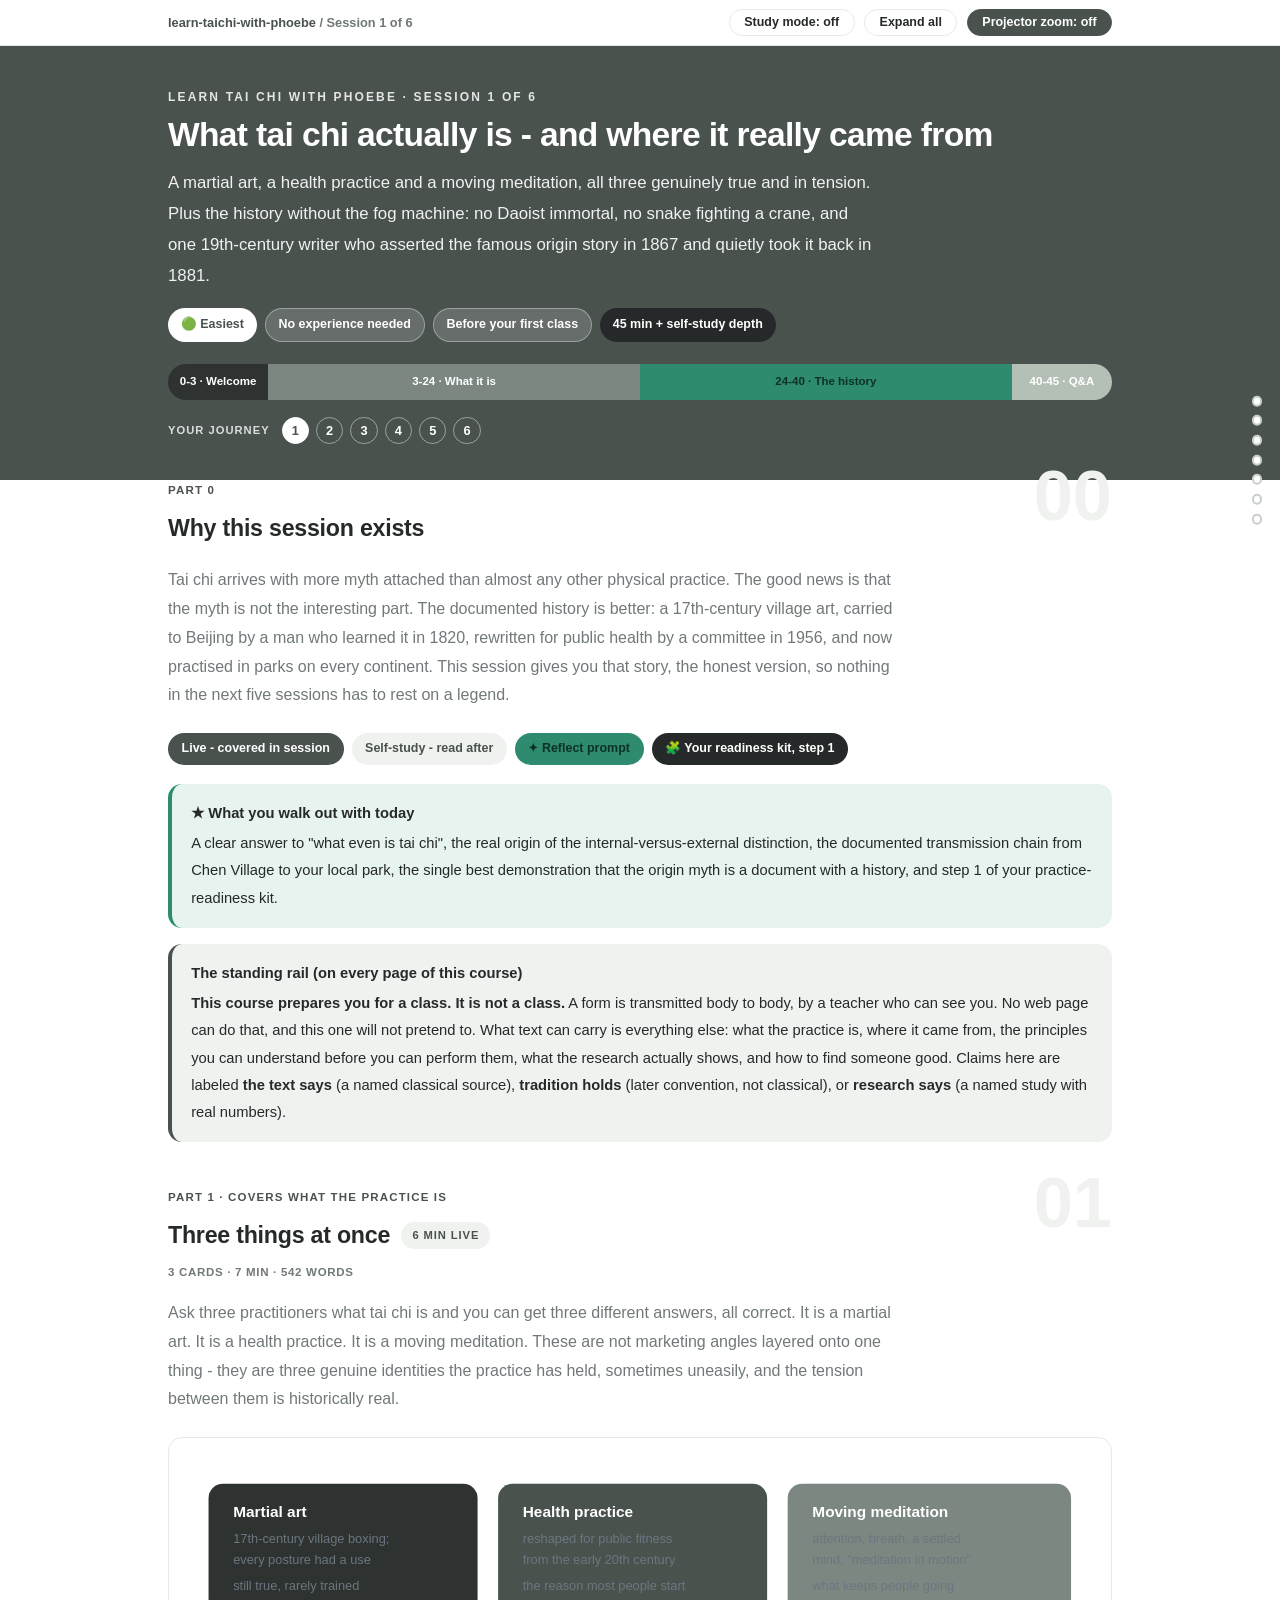
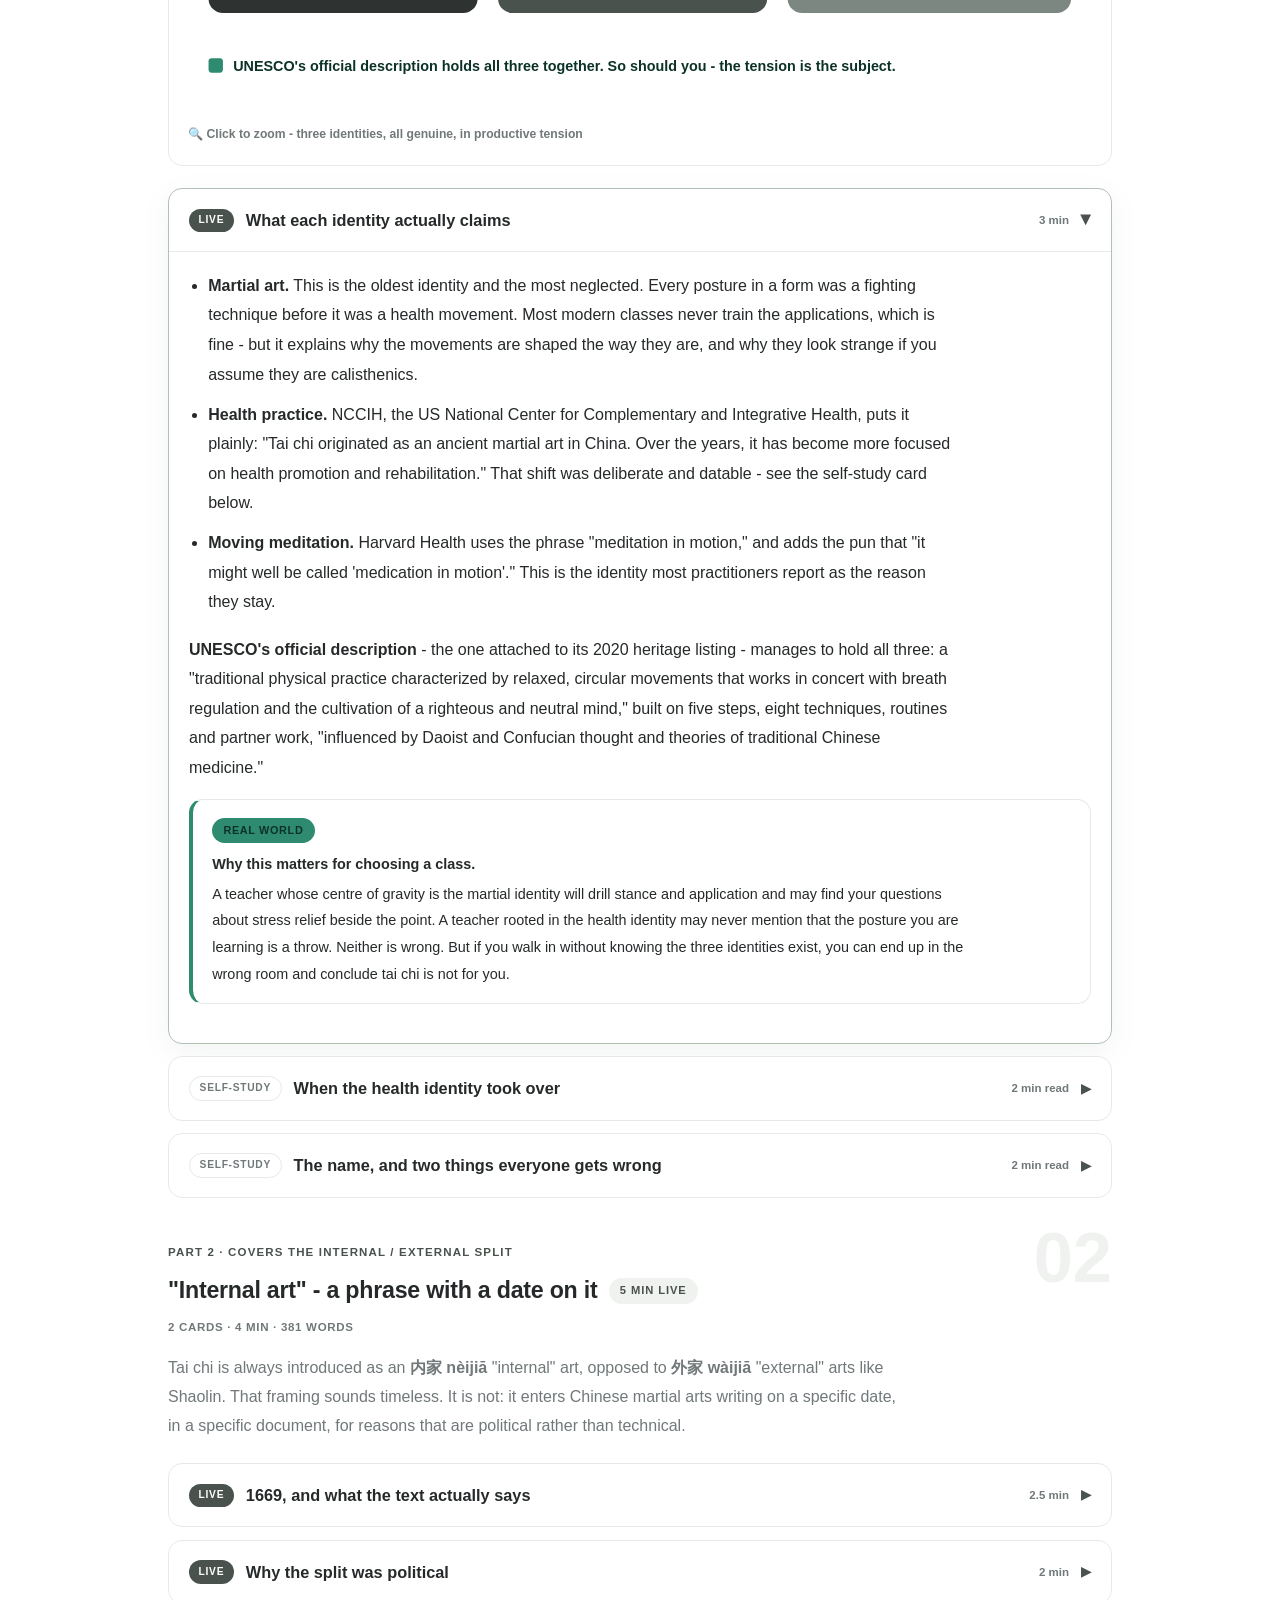
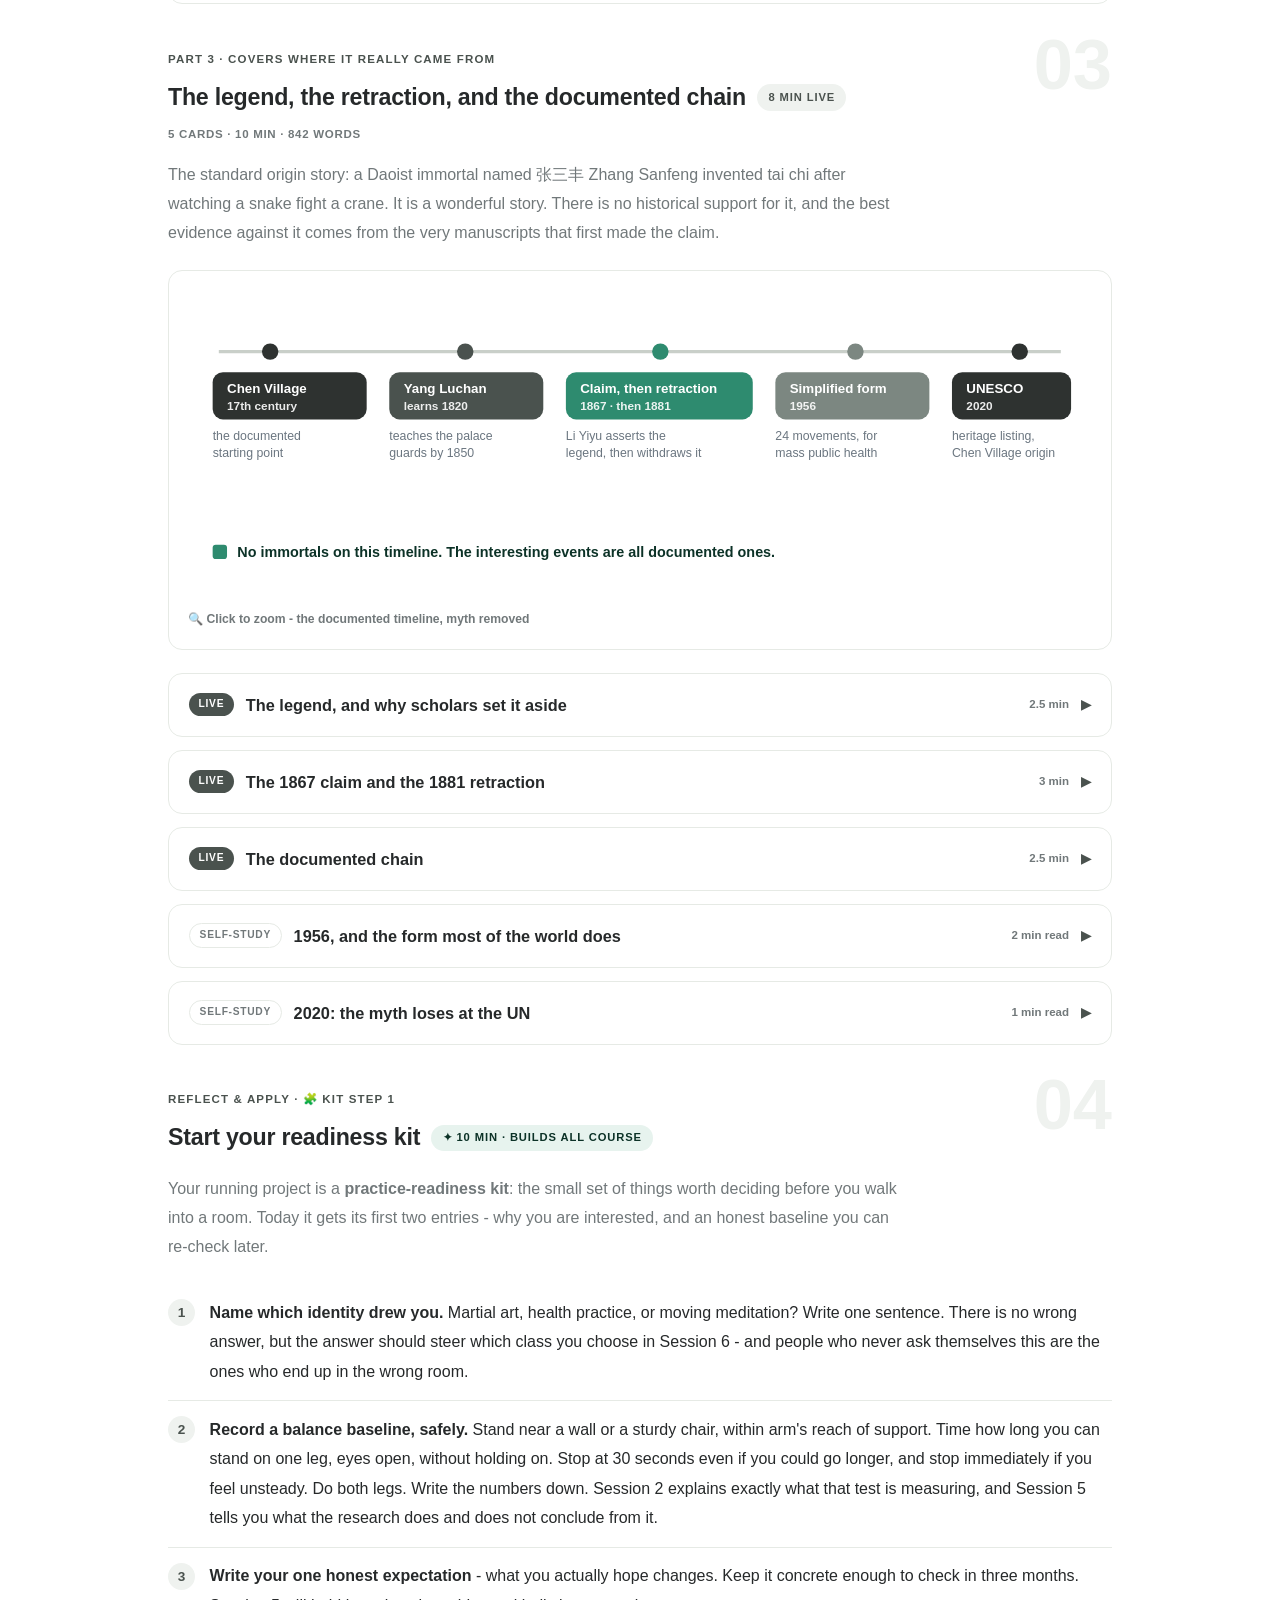
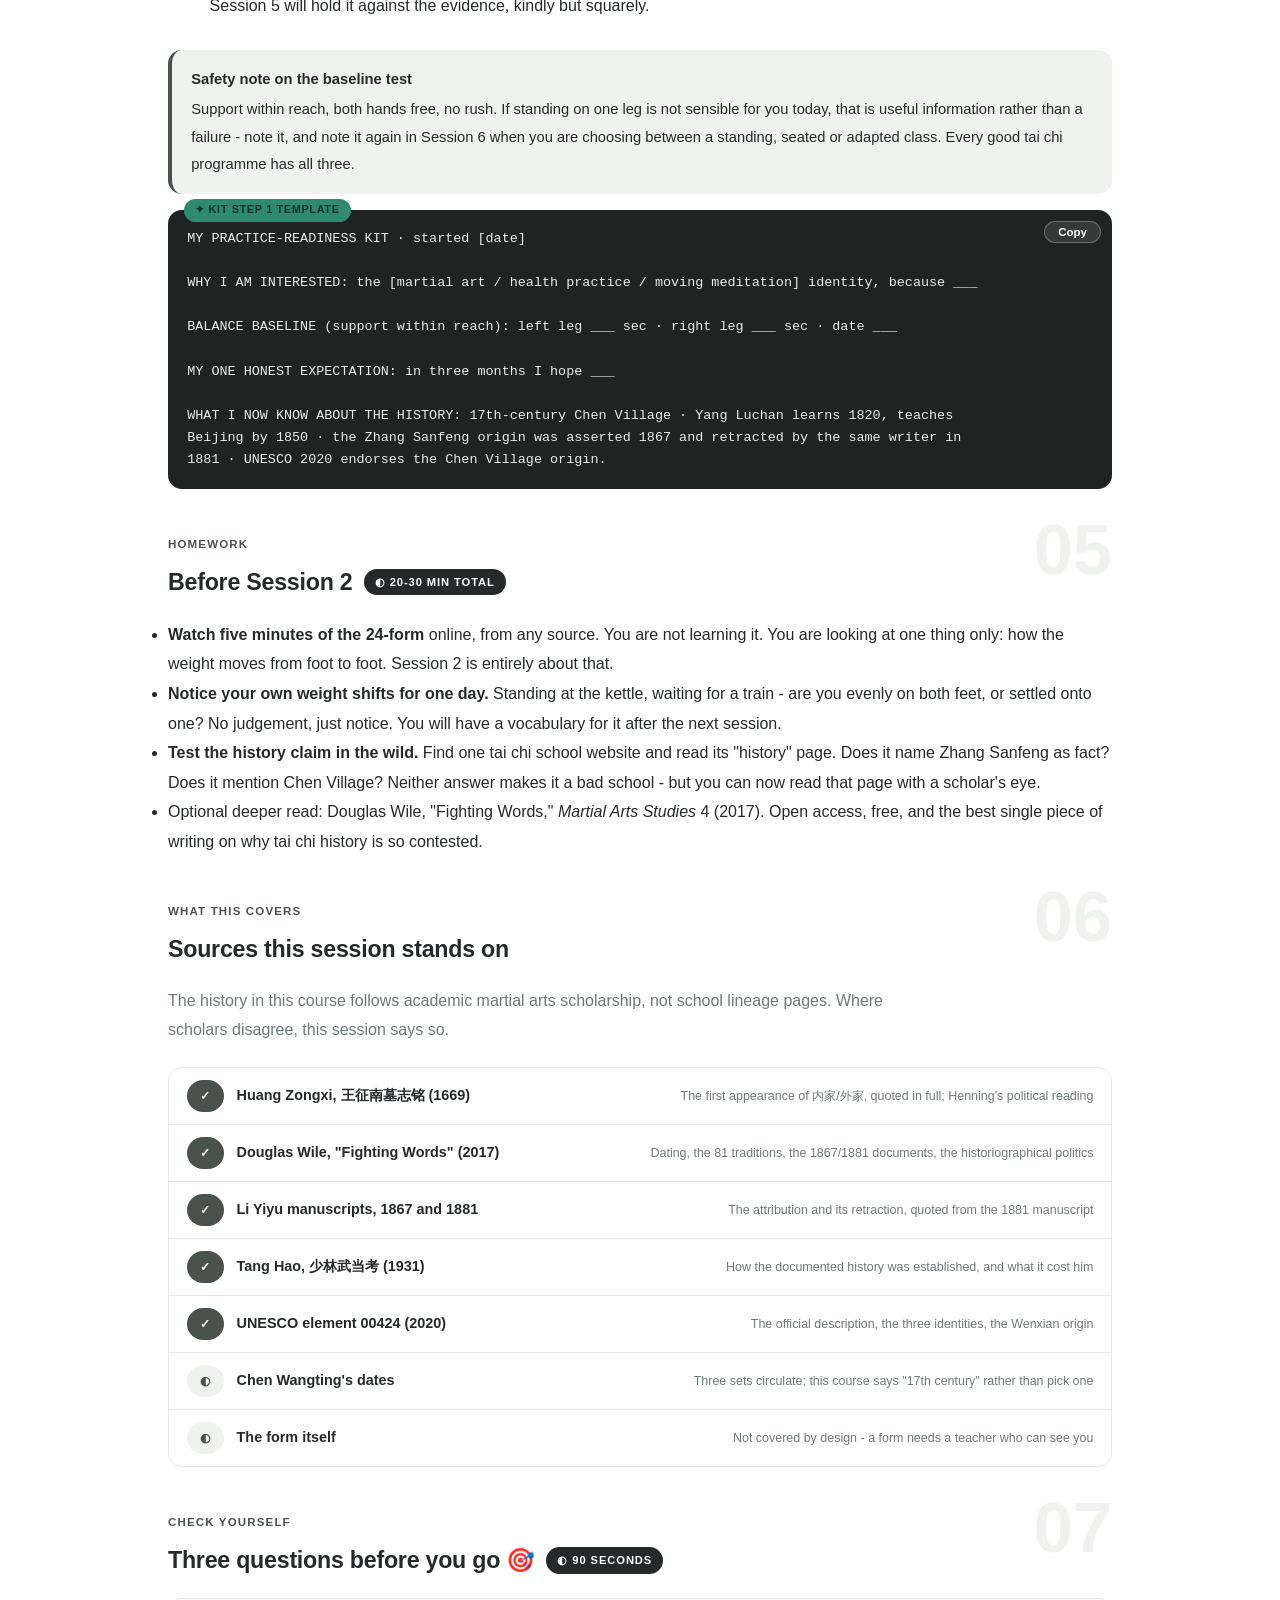
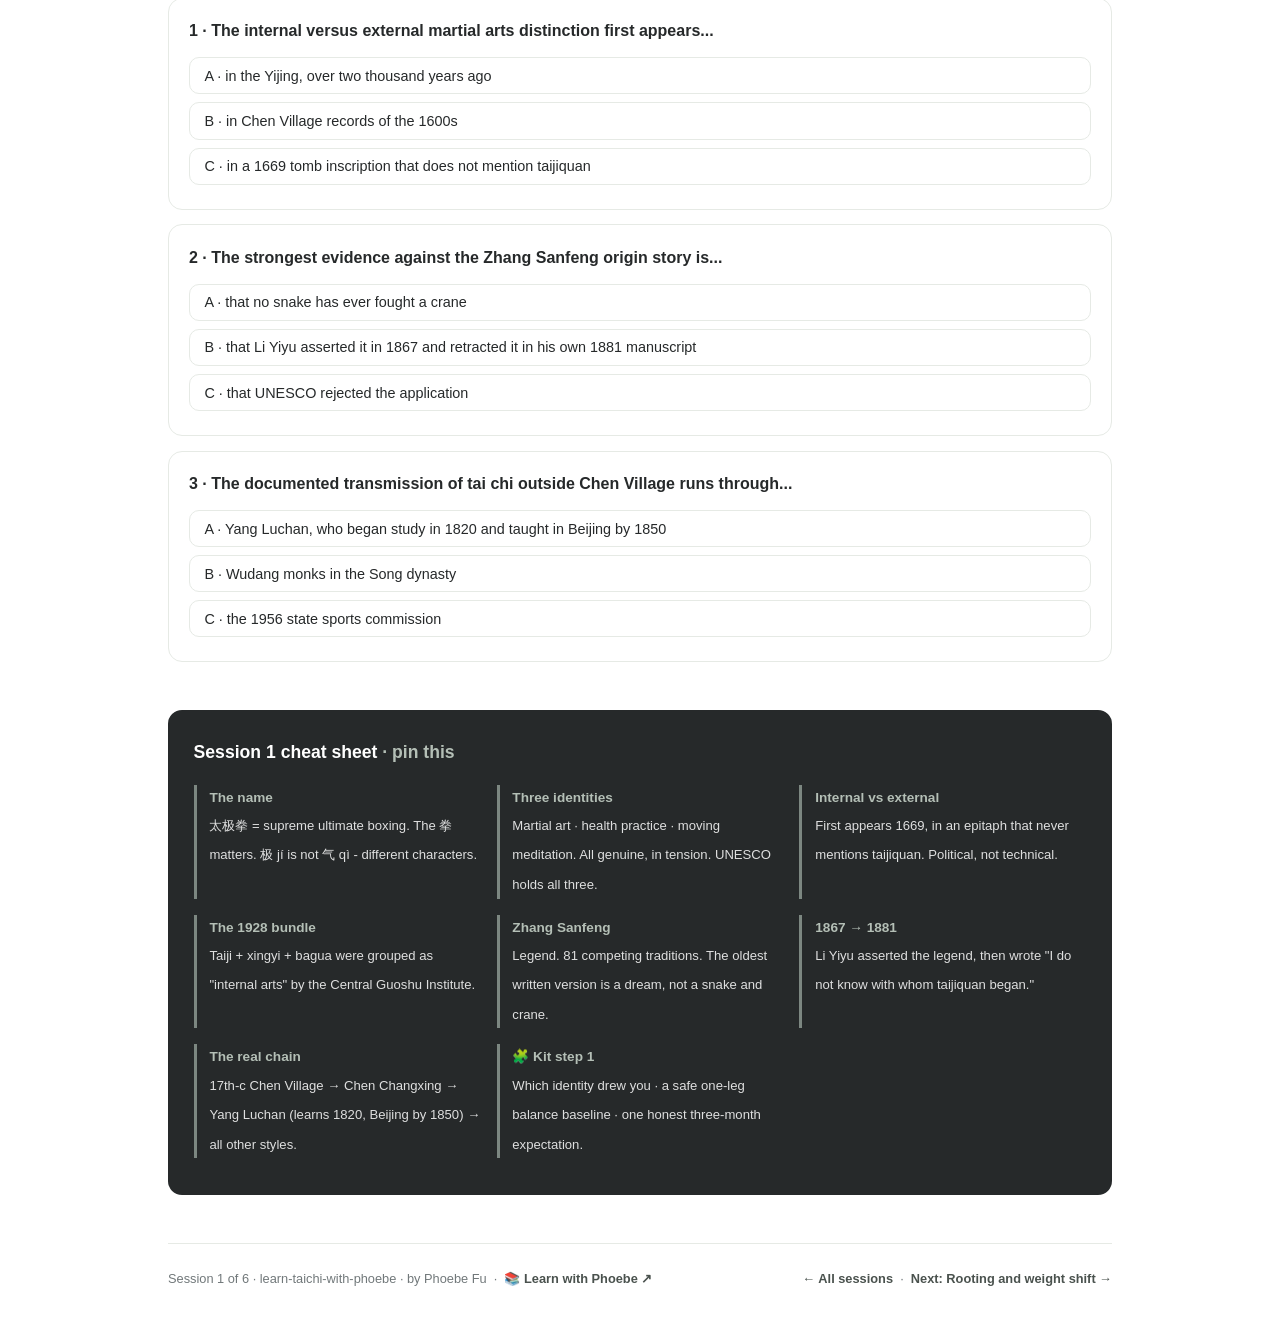
==== courses/01-what-it-is.html @ 6845025c "Give every course a social card, and clear the last diagram overlaps Until now all 77 courses shared" ====
<!DOCTYPE html>
<html lang="en">
<head>
<meta charset="UTF-8">
<meta name="viewport" content="width=device-width, initial-scale=1.0">
<!-- social:start -->
<meta name="description" content="Tai chi arrives with more myth attached than almost any other physical practice. The good news is that the myth is not the interesting part. The documented history is better: a 17th-century...">
<meta property="og:type" content="article">
<meta property="og:site_name" content="Learn with Phoebe">
<meta property="og:title" content="What tai chi actually is - and where it really came from - learn taichi with phoebe">
<meta property="og:description" content="Tai chi arrives with more myth attached than almost any other physical practice. The good news is that the myth is not the interesting part. The documented history is better: a 17th-century...">
<meta property="og:url" content="https://phoebefu6.github.io/learn-taichi-with-phoebe/courses/01-what-it-is.html">
<meta property="og:image" content="https://phoebefu6.github.io/learn-taichi-with-phoebe/assets/og-cover.png">
<meta property="og:image:width" content="1200">
<meta property="og:image:height" content="630">
<meta name="twitter:card" content="summary_large_image">
<meta name="twitter:title" content="What tai chi actually is - and where it really came from - learn taichi with phoebe">
<meta name="twitter:description" content="Tai chi arrives with more myth attached than almost any other physical practice. The good news is that the myth is not the interesting part. The documented history is better: a 17th-century...">
<meta name="twitter:image" content="https://phoebefu6.github.io/learn-taichi-with-phoebe/assets/og-cover.png">
<!-- social:end -->
<title>Session 1 · What tai chi actually is - learn taichi with phoebe</title>
<link rel="stylesheet" href="../assets/style.css?v=6">
</head>
<body>

<div class="toolbar">
  <div class="wrap">
    <span class="crumb"><a href="../index.html">learn-taichi-with-phoebe</a> / Session 1 of 6</span>
    <button class="btn" id="toggle-all" type="button">Expand all</button>
    <button class="btn primary" id="zoom-toggle" type="button">Projector zoom: off</button>
  </div>
</div>

<header class="masthead">
  <div class="wrap">
    <div class="eyebrow">Learn Tai Chi with Phoebe · Session 1 of 6</div>
    <h1>What tai chi actually is - <span class="accent">and where it really</span> came from</h1>
    <p class="sub">A martial art, a health practice and a moving meditation, all three genuinely true and in tension. Plus the history without the fog machine: no Daoist immortal, no snake fighting a crane, and one 19th-century writer who asserted the famous origin story in 1867 and quietly took it back in 1881.</p>
    <div class="chip-row">
      <span class="chip level">🟢 Easiest</span>
      <span class="chip audience">No experience needed</span>
      <span class="chip audience">Before your first class</span>
      <span class="chip time">45 min + self-study depth</span>
    </div>
    <div class="agenda">
      <span class="a1" style="flex:1">0-3 · Welcome</span>
      <span class="a2" style="flex:4">3-24 · What it is</span>
      <span class="a3" style="flex:4">24-40 · The history</span>
      <span class="a4" style="flex:1">40-45 · Q&amp;A</span>
    </div>
  </div>
</header>

<main class="wrap">

  <!-- ============ INTRO ============ -->
  <section class="section" id="intro">
    <div class="section-kicker">
      <span class="klabel">Part 0</span>
      <h2>Why this session exists</h2>
    </div>
    <p class="lede">Tai chi arrives with more myth attached than almost any other physical practice. The good news is that the myth is not the interesting part. The documented history is better: a 17th-century village art, carried to Beijing by a man who learned it in 1820, rewritten for public health by a committee in 1956, and now practised in parks on every continent. This session gives you that story, the honest version, so nothing in the next five sessions has to rest on a legend.</p>
    <div class="legend">
      <span class="pill solid">Live - covered in session</span>
      <span class="pill light">Self-study - read after</span>
      <span class="pill peach">✦ Reflect prompt</span>
      <span class="pill inkpill">🧩 Your readiness kit, step 1</span>
    </div>
    <div class="callout win">
      <strong>★ What you walk out with today</strong>
      A clear answer to "what even is tai chi", the real origin of the internal-versus-external distinction, the documented transmission chain from Chen Village to your local park, the single best demonstration that the origin myth is a document with a history, and step 1 of your practice-readiness kit.
    </div>
    <div class="callout tip">
      <strong>The standing rail (on every page of this course)</strong>
      <strong>This course prepares you for a class. It is not a class.</strong> A form is transmitted body to body, by a teacher who can see you. No web page can do that, and this one will not pretend to. What text can carry is everything else: what the practice is, where it came from, the principles you can understand before you can perform them, what the research actually shows, and how to find someone good. Claims here are labeled <strong>the text says</strong> (a named classical source), <strong>tradition holds</strong> (later convention, not classical), or <strong>research says</strong> (a named study with real numbers).
    </div>
  </section>

  <!-- ============ PART 1: THREE THINGS AT ONCE ============ -->
  <section class="section" id="three-things">
    <div class="section-kicker">
      <span class="klabel">Part 1 · covers what the practice is</span>
      <h2>Three things at once <span class="tag concept">6 min live</span></h2>
    </div>
    <p class="lede">Ask three practitioners what tai chi is and you can get three different answers, all correct. It is a martial art. It is a health practice. It is a moving meditation. These are not marketing angles layered onto one thing - they are three genuine identities the practice has held, sometimes uneasily, and the tension between them is historically real.</p>

    <figure class="zoomable">
      <svg viewBox="0 0 880 250" xmlns="http://www.w3.org/2000/svg" role="img" aria-label="Tai chi as martial art, health practice and moving meditation, all three at once">
        <style>
          .t3H { font: 700 15px Inter, sans-serif; fill: #FFFFFF; }
          .t3X { font: 400 12.5px Inter, sans-serif; fill: #6B7680; }
          .t3N { font: 600 14px Inter, sans-serif; fill: #0C3227; }
        </style>
        <rect x="20" y="26" width="262" height="126" rx="14" fill="#2E3230"/>
        <text class="t3H" x="44" y="58">Martial art</text>
        <text class="t3X" x="44" y="84" fill="#E9EDE9">17th-century village boxing;</text>
        <text class="t3X" x="44" y="104" fill="#E9EDE9">every posture had a use</text>
        <text class="t3X" x="44" y="130" fill="#E9EDE9">still true, rarely trained</text>
        <rect x="302" y="26" width="262" height="126" rx="14" fill="#4A524E"/>
        <text class="t3H" x="326" y="58">Health practice</text>
        <text class="t3X" x="326" y="84" fill="#E9EDE9">reshaped for public fitness</text>
        <text class="t3X" x="326" y="104" fill="#E9EDE9">from the early 20th century</text>
        <text class="t3X" x="326" y="130" fill="#E9EDE9">the reason most people start</text>
        <rect x="584" y="26" width="276" height="126" rx="14" fill="#7C8781"/>
        <text class="t3H" x="608" y="58">Moving meditation</text>
        <text class="t3X" x="608" y="84" fill="#EFF2EF">attention, breath, a settled</text>
        <text class="t3X" x="608" y="104" fill="#EFF2EF">mind; "meditation in motion"</text>
        <text class="t3X" x="608" y="130" fill="#EFF2EF">what keeps people going</text>
        <rect x="20" y="196" width="14" height="14" rx="3" fill="#2E8B6F"/>
        <text class="t3N" x="44" y="208">UNESCO's official description holds all three together. So should you - the tension is the subject.</text>
      </svg>
      <figcaption>🔍 Click to zoom - three identities, all genuine, in productive tension</figcaption>
    </figure>

    <details class="card" open>
      <summary><span class="mode live">Live</span>What each identity actually claims<span class="mini">3 min</span><span class="caret">▶</span></summary>
      <div class="body">
        <ul>
          <li><strong>Martial art.</strong> This is the oldest identity and the most neglected. Every posture in a form was a fighting technique before it was a health movement. Most modern classes never train the applications, which is fine - but it explains why the movements are shaped the way they are, and why they look strange if you assume they are calisthenics.</li>
          <li><strong>Health practice.</strong> NCCIH, the US National Center for Complementary and Integrative Health, puts it plainly: "Tai chi originated as an ancient martial art in China. Over the years, it has become more focused on health promotion and rehabilitation." That shift was deliberate and datable - see the self-study card below.</li>
          <li><strong>Moving meditation.</strong> Harvard Health uses the phrase "meditation in motion," and adds the pun that "it might well be called 'medication in motion'." This is the identity most practitioners report as the reason they stay.</li>
        </ul>
        <p><strong>UNESCO's official description</strong> - the one attached to its 2020 heritage listing - manages to hold all three: a "traditional physical practice characterized by relaxed, circular movements that works in concert with breath regulation and the cultivation of a righteous and neutral mind," built on five steps, eight techniques, routines and partner work, "influenced by Daoist and Confucian thought and theories of traditional Chinese medicine."</p>
        <div class="callout example">
          <span class="ex-pill">Real world</span>
          <p><strong>Why this matters for choosing a class.</strong> A teacher whose centre of gravity is the martial identity will drill stance and application and may find your questions about stress relief beside the point. A teacher rooted in the health identity may never mention that the posture you are learning is a throw. Neither is wrong. But if you walk in without knowing the three identities exist, you can end up in the wrong room and conclude tai chi is not for you.</p>
        </div>
      </div>
    </details>

    <details class="card">
      <summary><span class="mode self">Self-study</span>When the health identity took over<span class="mini">2 min read</span><span class="caret">▶</span></summary>
      <div class="body">
        <p>The pivot is not ancient. In early 20th-century China, martial arts were consciously reframed as fitness-as-nation-building, and teachers were commissioned to teach for health and strengthening rather than for fighting. Two institutions did most of the work: the <strong>Jingwu Association</strong> (from around 1910) and the <strong>Central Guoshu Institute</strong> in Nanjing (opened March 1928).</p>
        <p>The 1956 simplified form (Part 3) completes the arc: a state sports body distilling a village fighting art into a five-minute public-health routine. When people say tai chi "is" a health exercise, they are describing something roughly seventy years old sitting on top of something roughly four hundred years old.</p>
      </div>
    </details>

    <details class="card">
      <summary><span class="mode self">Self-study</span>The name, and two things everyone gets wrong<span class="mini">2 min read</span><span class="caret">▶</span></summary>
      <div class="body">
        <p><strong>太极拳 tàijíquán</strong> = 太 <em>tài</em> supreme + 极 <em>jí</em> ultimate or pole + 拳 <em>quán</em> fist or boxing. "Supreme Ultimate Boxing." The 拳 is not decoration - it marks this as a boxing method.</p>
        <ul>
          <li><strong>太极 tàijí long predates the art.</strong> It is a cosmological term, appearing in the 繫辭 <em>Xìcí</em> commentary to the 易经 <em>Yijing</em>: 易有太极，是生两仪 - "the Changes has the Supreme Ultimate; this generates the two modes." So in English "tai chi" almost always means the exercise, while in Chinese 太极 alone means the concept and the exercise is 太极拳, with the 拳.</li>
          <li><strong>The "chi" in "tai chi" is not the "chi" in "chi energy."</strong> 极 <em>jí</em> and 气 <em>qì</em> are entirely different characters that happen to collide in the old Wade-Giles romanization ("t'ai chi ch'üan" versus "ch'i"). In pinyin, which is what medical and academic journals use, the collision disappears: taiji versus qi.</li>
        </ul>
      </div>
    </details>
  </section>

  <!-- ============ PART 2: INTERNAL VS EXTERNAL ============ -->
  <section class="section" id="internal">
    <div class="section-kicker">
      <span class="klabel">Part 2 · covers the internal / external split</span>
      <h2>"Internal art" - a phrase with a date on it <span class="tag concept">5 min live</span></h2>
    </div>
    <p class="lede">Tai chi is always introduced as an <strong>内家 nèijiā</strong> "internal" art, opposed to <strong>外家 wàijiā</strong> "external" arts like Shaolin. That framing sounds timeless. It is not: it enters Chinese martial arts writing on a specific date, in a specific document, for reasons that are political rather than technical.</p>

    <details class="card">
      <summary><span class="mode live">Live</span>1669, and what the text actually says<span class="mini">2.5 min</span><span class="caret">▶</span></summary>
      <div class="body">
        <p>The first appearance is <strong>1669</strong>, in 黄宗羲 Huang Zongxi's 《王征南墓志铭》, a tomb inscription for the boxer Wang Zhengnan (1617-1669).</p>
        <div class="prompt-box good"><span class="label">✦ 王征南墓志铭 (1669)</span>少林以拳勇名天下，然主於搏人，人亦得以乘之。有所謂內家者，以靜制動，犯者應手即仆，故別少林為外家。

"Shaolin is world-famous for boxing prowess, but it emphasises attacking, so an opponent can exploit that. There is what is called the internal school, which uses stillness to control movement; an assailant is felled the instant the hand meets him. Shaolin is therefore classed apart as the external school."</div>
        <p>Two things to notice. First, this is a real and interesting technical idea - 以静制动, using stillness to control movement, is genuinely what tai chi trains. Second, and crucially: <strong>taijiquan is not named in this text.</strong> The document describes a Zhejiang lineage called the Internal School; the connection to tai chi was made retroactively, in the 20th century, partly by quietly substituting the well-known 王宗岳 Wang Zongyue for the obscure 王宗 Wang Zong who appears in the epitaph's lineage.</p>
      </div>
    </details>

    <details class="card">
      <summary><span class="mode live">Live</span>Why the split was political<span class="mini">2 min</span><span class="caret">▶</span></summary>
      <div class="body">
        <p>Stanley Henning's reading, now widely accepted: the internal/external division was an act of resistance, not a taxonomy. Huang Zongxi was a Ming loyalist writing under Manchu Qing rule. In Henning's words, "the 'external' school and Shaolin Monastery represented foreign Buddhism, which symbolized the Manchu aggressors, while the 'internal' school and Zhang Sanfeng represented indigenous Taoism." Huang even dated Wang's life by the sixty-year cycle rather than by Qing reign titles, avoiding any recognition of the dynasty. Henning calls the epitaph "an act of political defiance rather than one of technical classification."</p>
        <p><strong>The modern grouping is younger still.</strong> Tai chi, xingyi and bagua were bundled together as "the internal arts" at the <strong>Central Guoshu Institute in 1928</strong>, which organised its faculty into a Shaolin division and a Wudang division and sorted its national examination competitors into the same two boxes. Peter Lorge argues these practices existed as separate, unconnected traditions until an institution needed an "internal" category to set against Shaolin.</p>
        <div class="callout tip">
          <strong>Douglas Wile's one-line history of the argument</strong>
          "For General Qi Jiguang in the Ming, the basic binary in martial arts was 'flowery' versus 'practical'; for Huang Zongxi in the Ming-Qing Transition, it was 'internal' versus 'external'; in the Republican Period, it was Shaolin versus Wudang; and today, it is 'traditional' versus 'modern.'" Every era gets the binary it needs. Knowing that makes you a much better consumer of martial arts marketing.
        </div>
      </div>
    </details>
  </section>

  <!-- ============ PART 3: THE HISTORY ============ -->
  <section class="section" id="history">
    <div class="section-kicker">
      <span class="klabel">Part 3 · covers where it really came from</span>
      <h2>The legend, the retraction, and the documented chain <span class="tag concept">8 min live</span></h2>
    </div>
    <p class="lede">The standard origin story: a Daoist immortal named 张三丰 Zhang Sanfeng invented tai chi after watching a snake fight a crane. It is a wonderful story. There is no historical support for it, and the best evidence against it comes from the very manuscripts that first made the claim.</p>

    <figure class="zoomable">
      <svg viewBox="0 0 880 300" xmlns="http://www.w3.org/2000/svg" role="img" aria-label="Timeline: 1669 epitaph, 17th century Chen Village, 1820 Yang Luchan, 1867 attribution, 1881 retraction, 1956 simplified form, 2020 UNESCO">
        <style>
          .thB { font: 700 13px Inter, sans-serif; fill: #FFFFFF; }
          .thD { font: 600 11.5px Inter, sans-serif; fill: #FFFFFF; opacity: .9; }
          .thX { font: 400 12px Inter, sans-serif; fill: #6B7680; }
          .thN { font: 600 14px Inter, sans-serif; fill: #0C3227; }
        </style>
        <line x1="30" y1="60" x2="850" y2="60" stroke="#C9CFC9" stroke-width="3"/>
        <circle cx="80" cy="60" r="8" fill="#2E3230"/>
        <rect x="24" y="80" width="150" height="46" rx="10" fill="#2E3230"/>
        <text class="thB" x="38" y="100">Chen Village</text>
        <text class="thD" x="38" y="117">17th century</text>
        <text class="thX" x="24" y="146">the documented</text>
        <text class="thX" x="24" y="163">starting point</text>
        <circle cx="270" cy="60" r="8" fill="#4A524E"/>
        <rect x="196" y="80" width="150" height="46" rx="10" fill="#4A524E"/>
        <text class="thB" x="210" y="100">Yang Luchan</text>
        <text class="thD" x="210" y="117">learns 1820</text>
        <text class="thX" x="196" y="146">teaches the palace</text>
        <text class="thX" x="196" y="163">guards by 1850</text>
        <circle cx="460" cy="60" r="8" fill="#2E8B6F"/>
        <rect x="368" y="80" width="182" height="46" rx="10" fill="#2E8B6F"/>
        <text class="thB" x="382" y="100">Claim, then retraction</text>
        <text class="thD" x="382" y="117">1867 · then 1881</text>
        <text class="thX" x="368" y="146">Li Yiyu asserts the</text>
        <text class="thX" x="368" y="163">legend, then withdraws it</text>
        <circle cx="650" cy="60" r="8" fill="#7C8781"/>
        <rect x="572" y="80" width="150" height="46" rx="10" fill="#7C8781"/>
        <text class="thB" x="586" y="100">Simplified form</text>
        <text class="thD" x="586" y="117">1956</text>
        <text class="thX" x="572" y="146">24 movements, for</text>
        <text class="thX" x="572" y="163">mass public health</text>
        <circle cx="810" cy="60" r="8" fill="#2E3230"/>
        <rect x="744" y="80" width="116" height="46" rx="10" fill="#2E3230"/>
        <text class="thB" x="758" y="100">UNESCO</text>
        <text class="thD" x="758" y="117">2020</text>
        <text class="thX" x="744" y="146">heritage listing,</text>
        <text class="thX" x="744" y="163">Chen Village origin</text>
        <rect x="24" y="248" width="14" height="14" rx="3" fill="#2E8B6F"/>
        <text class="thN" x="48" y="260">No immortals on this timeline. The interesting events are all documented ones.</text>
      </svg>
      <figcaption>🔍 Click to zoom - the documented timeline, myth removed</figcaption>
    </figure>

    <details class="card">
      <summary><span class="mode live">Live</span>The legend, and why scholars set it aside<span class="mini">2.5 min</span><span class="caret">▶</span></summary>
      <div class="body">
        <p>Douglas Wile, the leading Western scholar of the taiji classics, states the problem simply: "there is no record of a Zhang Sanfeng in the Song Dynasty, and there is no mention in the Ming histories of any connection between the immortal and the martial arts." Wile counts <strong>81 different traditions</strong> of Zhang's creation of the art, placing him variously in the Song, Yuan or Ming, with three different ways of writing his name.</p>
        <p><strong>The snake and the crane have no verified pre-modern source at all.</strong> The oldest written Zhang Sanfeng martial origin, in the 1669 epitaph, is not an animal fight but a <strong>dream</strong>: 夜夢玄帝授之拳法, "that night in a dream, the Dark Emperor transmitted the boxing method to him." Wile files the animal story among folk narratives resting on "an immortal's dream, observation of a snake and stork, or the discovery of a secret manual in a cave, complete with fog machines and psychedelic light shows."</p>
      </div>
    </details>

    <details class="card">
      <summary><span class="mode live">Live</span>The 1867 claim and the 1881 retraction<span class="mini">3 min</span><span class="caret">▶</span></summary>
      <div class="body">
        <p>This is the single best thing in the historiography, and you can hold both documents in your head at once.</p>
        <p>The earliest datable attribution of <em>taijiquan</em> to Zhang Sanfeng is <strong>1867</strong>, in the manuscripts of <strong>李亦畬 Li Yiyu</strong> (1832-1892), a member of the Yongnian family circle that produced the classics. It says: <strong>太极拳始自宋张三丰</strong> - "Taijiquan began with Zhang Sanfeng of the Song dynasty."</p>
        <p>Fourteen years later, in the manuscript Li Yiyu handwrote and gave to his student 郝和 Hao He in <strong>1881</strong>, the same man wrote:</p>
        <div class="prompt-box good"><span class="label">✦ 李亦畬, 太极拳小序 (1881)</span>太极拳不知始自何人，其精微巧妙，王宗岳论详且尽矣。

Tàijíquán bù zhī shǐ zì hé rén, qí jīngwēi qiǎomiào, Wáng Zōngyuè lùn xiáng qiě jìn yǐ.

"I do not know with whom taijiquan began; its subtleties are exhaustively described in Wang Zongyue's treatise."</div>
        <p><strong>Same author. Same family. Fourteen years apart. Claim, then withdrawal.</strong> Nothing else demonstrates so cleanly that the origin story is a document with a history rather than a fact with a pedigree - and it is worth noticing that the retraction is the one written in his own hand for his own student.</p>
        <div class="callout example">
          <span class="ex-pill">Real world</span>
          <p><strong>The legend still won the marketplace.</strong> The first openly published work linking Zhang Sanfeng to taijiquan was 《太极拳经》 in <strong>1912</strong>, about sixty years after tai chi reached Beijing, and the Yang-lineage books that followed carried what Wile calls "fabricated biographies of Zhang Sanfeng." Wile is blunt about why the argument stays hot: "For traditionalists, attacking the Zhang Sanfeng creation theory is tantamount to committing cultural treason," and "in today's martial arts marketplace, the various schools and styles vie to become commercial conquerors by inventing their histories."</p>
        </div>
      </div>
    </details>

    <details class="card">
      <summary><span class="mode live">Live</span>The documented chain<span class="mini">2.5 min</span><span class="caret">▶</span></summary>
      <div class="body">
        <p>What survives scrutiny is a village, a family, and a student who left.</p>
        <ul>
          <li><strong>陈家沟 Chen Village</strong>, Wen County, Henan, <strong>17th century</strong>. UNESCO's own text says taijiquan "originated in mid-seventeenth century in Wenxian County, Henan Province." 陈王廷 Chen Wangting is credited as synthesiser. His dates are genuinely uncertain - three sets circulate - so say "seventeenth century" and move on.</li>
          <li>His likely technical source was the Ming general <strong>戚继光 Qi Jiguang's 《拳经》</strong>, a military boxing manual. The textual overlap was the key evidence in establishing this history.</li>
          <li><strong>陈长兴 Chen Changxing (1771-1853)</strong> taught an outsider - <strong>杨露禅 Yang Luchan (1799-1872)</strong>, who began study in <strong>1820</strong>, took the art home to Yongnian, and by <strong>1850</strong> was teaching the Imperial Guards' elite Palace Battalion in Beijing. Every style except Chen descends through him.</li>
          <li>The scholar who established all this was <strong>唐豪 Tang Hao</strong>, a lawyer turned martial arts historian, who published 《少林武当考》 in <strong>1931</strong> against both the Bodhidharma-Shaolin myth and the Zhang Sanfeng myth, then went to Chen Village to check the genealogy and interview elders. Tang: "Chinese martial arts were already highly developed in ancient times, and there is no reason to fabricate myths about Bodhidharma and Zhang Sanfeng." Wile's dry verdict: "Tang Hao's studies managed to anger both camps."</li>
        </ul>
        <div class="callout tip">
          <strong>Still contested, and recently</strong>
          On 21 August 2007 China's General Administration of Sport gave Chen Village a plaque naming it "the birthplace of taijiquan." Two months later, protest forced the plaque's removal. This is a live argument, not a settled museum label.
        </div>
      </div>
    </details>

    <details class="card">
      <summary><span class="mode self">Self-study</span>1956, and the form most of the world does<span class="mini">2 min read</span><span class="caret">▶</span></summary>
      <div class="body">
        <p>In <strong>1956</strong> the State Physical Culture and Sports Commission commissioned the <strong>二十四式简化太极拳</strong>, the simplified 24-form. It was built on Yang style, chosen for having 流传最广、适应性强 - the widest circulation and greatest adaptability - and designed to be 简单、明确、易学: simple, clear, easy to learn. Complex and repeated movements were cut. It runs about five to six minutes and became China's first unified martial arts textbook from a state sports authority.</p>
        <p>It is almost certainly the most widely practised tai chi form in the world, though no rigorous count exists, so treat "most practiced" as a well-founded guess rather than a statistic.</p>
      </div>
    </details>

    <details class="card">
      <summary><span class="mode self">Self-study</span>2020: the myth loses at the UN<span class="mini">1 min read</span><span class="caret">▶</span></summary>
      <div class="body">
        <p>In December <strong>2020</strong>, at the fifteenth session of its safeguarding committee, UNESCO inscribed <strong>"Taijiquan"</strong> - that exact name, not "Tai Chi" - on the Representative List of the Intangible Cultural Heritage of Humanity, submitted by China, as element 00424.</p>
        <p>Read the official description closely and you find it endorses the <strong>seventeenth-century Wenxian origin</strong>. The international heritage listing follows Tang Hao's documented history, not the Daoist immortal. The myth lost at the UN.</p>
      </div>
    </details>
  </section>

  <!-- ============ APPLY ============ -->
  <section class="section" id="apply-1">
    <div class="section-kicker">
      <span class="klabel">Reflect &amp; apply · 🧩 kit step 1</span>
      <h2>Start your readiness kit <span class="tag demo">✦ 10 min · builds all course</span></h2>
    </div>
    <p class="lede">Your running project is a <strong>practice-readiness kit</strong>: the small set of things worth deciding before you walk into a room. Today it gets its first two entries - why you are interested, and an honest baseline you can re-check later.</p>

    <div class="steps">
      <div class="step"><p><strong>Name which identity drew you.</strong> Martial art, health practice, or moving meditation? Write one sentence. There is no wrong answer, but the answer should steer which class you choose in Session 6 - and people who never ask themselves this are the ones who end up in the wrong room.</p></div>
      <div class="step"><p><strong>Record a balance baseline, safely.</strong> Stand near a wall or a sturdy chair, within arm's reach of support. Time how long you can stand on one leg, eyes open, without holding on. Stop at 30 seconds even if you could go longer, and stop immediately if you feel unsteady. Do both legs. Write the numbers down. Session 2 explains exactly what that test is measuring, and Session 5 tells you what the research does and does not conclude from it.</p></div>
      <div class="step"><p><strong>Write your one honest expectation</strong> - what you actually hope changes. Keep it concrete enough to check in three months. Session 5 will hold it against the evidence, kindly but squarely.</p></div>
    </div>

    <div class="callout tip">
      <strong>Safety note on the baseline test</strong>
      Support within reach, both hands free, no rush. If standing on one leg is not sensible for you today, that is useful information rather than a failure - note it, and note it again in Session 6 when you are choosing between a standing, seated or adapted class. Every good tai chi programme has all three.
    </div>

    <div class="prompt-box good"><span class="label">✦ Kit step 1 template</span>MY PRACTICE-READINESS KIT · started [date]

WHY I AM INTERESTED: the [martial art / health practice / moving meditation] identity, because ___

BALANCE BASELINE (support within reach): left leg ___ sec · right leg ___ sec · date ___

MY ONE HONEST EXPECTATION: in three months I hope ___

WHAT I NOW KNOW ABOUT THE HISTORY: 17th-century Chen Village · Yang Luchan learns 1820, teaches
Beijing by 1850 · the Zhang Sanfeng origin was asserted 1867 and retracted by the same writer in
1881 · UNESCO 2020 endorses the Chen Village origin.</div>
  </section>

  <!-- ============ HOMEWORK ============ -->
  <section class="section" id="exercise">
    <div class="section-kicker">
      <span class="klabel">Homework</span>
      <h2>Before Session 2 <span class="tag exercise">◐ 20-30 min total</span></h2>
    </div>
    <ul>
      <li><strong>Watch five minutes of the 24-form</strong> online, from any source. You are not learning it. You are looking at one thing only: how the weight moves from foot to foot. Session 2 is entirely about that.</li>
      <li><strong>Notice your own weight shifts for one day.</strong> Standing at the kettle, waiting for a train - are you evenly on both feet, or settled onto one? No judgement, just notice. You will have a vocabulary for it after the next session.</li>
      <li><strong>Test the history claim in the wild.</strong> Find one tai chi school website and read its "history" page. Does it name Zhang Sanfeng as fact? Does it mention Chen Village? Neither answer makes it a bad school - but you can now read that page with a scholar's eye.</li>
      <li>Optional deeper read: Douglas Wile, "Fighting Words," <em>Martial Arts Studies</em> 4 (2017). Open access, free, and the best single piece of writing on why tai chi history is so contested.</li>
    </ul>
  </section>

  <!-- ============ SOURCES / COVERAGE ============ -->
  <section class="section" id="official">
    <div class="section-kicker">
      <span class="klabel">What this covers</span>
      <h2>Sources this session stands on</h2>
    </div>
    <p class="lede">The history in this course follows academic martial arts scholarship, not school lineage pages. Where scholars disagree, this session says so.</p>
    <div class="covered">
      <div class="covered-row"><span class="status pill solid">✓</span><span class="name">Huang Zongxi, 王征南墓志铭 (1669)</span><span class="note">The first appearance of 内家/外家, quoted in full; Henning's political reading</span></div>
      <div class="covered-row"><span class="status pill solid">✓</span><span class="name">Douglas Wile, "Fighting Words" (2017)</span><span class="note">Dating, the 81 traditions, the 1867/1881 documents, the historiographical politics</span></div>
      <div class="covered-row"><span class="status pill solid">✓</span><span class="name">Li Yiyu manuscripts, 1867 and 1881</span><span class="note">The attribution and its retraction, quoted from the 1881 manuscript</span></div>
      <div class="covered-row"><span class="status pill solid">✓</span><span class="name">Tang Hao, 少林武当考 (1931)</span><span class="note">How the documented history was established, and what it cost him</span></div>
      <div class="covered-row"><span class="status pill solid">✓</span><span class="name">UNESCO element 00424 (2020)</span><span class="note">The official description, the three identities, the Wenxian origin</span></div>
      <div class="covered-row"><span class="status pill light">◐</span><span class="name">Chen Wangting's dates</span><span class="note">Three sets circulate; this course says "17th century" rather than pick one</span></div>
      <div class="covered-row"><span class="status pill light">◐</span><span class="name">The form itself</span><span class="note">Not covered by design - a form needs a teacher who can see you</span></div>
    </div>
  </section>

  <!-- ============ QUIZ ============ -->
  <section class="section" id="quiz">
    <div class="section-kicker">
      <span class="klabel">Check yourself</span>
      <h2>Three questions before you go 🎯 <span class="tag exercise">◐ 90 seconds</span></h2>
    </div>
    <div class="quiz-q" data-answer="2">
      <p class="qtext">1 · The internal versus external martial arts distinction first appears...</p>
      <button class="qopt" type="button">A · in the Yijing, over two thousand years ago</button>
      <button class="qopt" type="button">B · in Chen Village records of the 1600s</button>
      <button class="qopt" type="button">C · in a 1669 tomb inscription that does not mention taijiquan</button>
      <p class="qwhy">Huang Zongxi's epitaph for Wang Zhengnan. Henning reads it as anti-Manchu politics rather than technical classification, and the modern taiji-xingyi-bagua grouping dates only to 1928.</p>
    </div>
    <div class="quiz-q" data-answer="1">
      <p class="qtext">2 · The strongest evidence against the Zhang Sanfeng origin story is...</p>
      <button class="qopt" type="button">A · that no snake has ever fought a crane</button>
      <button class="qopt" type="button">B · that Li Yiyu asserted it in 1867 and retracted it in his own 1881 manuscript</button>
      <button class="qopt" type="button">C · that UNESCO rejected the application</button>
      <p class="qwhy">Same author, fourteen years apart: "I do not know with whom taijiquan began." The origin story is a document with a history, and the retraction is in his own hand.</p>
    </div>
    <div class="quiz-q" data-answer="0">
      <p class="qtext">3 · The documented transmission of tai chi outside Chen Village runs through...</p>
      <button class="qopt" type="button">A · Yang Luchan, who began study in 1820 and taught in Beijing by 1850</button>
      <button class="qopt" type="button">B · Wudang monks in the Song dynasty</button>
      <button class="qopt" type="button">C · the 1956 state sports commission</button>
      <p class="qwhy">Chen Changxing taught Yang Luchan; Yang took it to Beijing. Every style except Chen descends through him. The 1956 commission standardised a form, it did not transmit the art.</p>
    </div>
    <p class="quiz-score"></p>
  </section>

  <!-- ============ CHEAT SHEET ============ -->
  <section class="cheat" id="cheatsheet">
    <h3>Session 1 cheat sheet <span>· pin this</span></h3>
    <div class="grid-2">
      <div class="cheat-item"><b>The name</b><span>太极拳 = supreme ultimate boxing. The 拳 matters. 极 jí is not 气 qì - different characters.</span></div>
      <div class="cheat-item"><b>Three identities</b><span>Martial art · health practice · moving meditation. All genuine, in tension. UNESCO holds all three.</span></div>
      <div class="cheat-item"><b>Internal vs external</b><span>First appears 1669, in an epitaph that never mentions taijiquan. Political, not technical.</span></div>
      <div class="cheat-item"><b>The 1928 bundle</b><span>Taiji + xingyi + bagua were grouped as "internal arts" by the Central Guoshu Institute.</span></div>
      <div class="cheat-item"><b>Zhang Sanfeng</b><span>Legend. 81 competing traditions. The oldest written version is a dream, not a snake and crane.</span></div>
      <div class="cheat-item"><b>1867 → 1881</b><span>Li Yiyu asserted the legend, then wrote "I do not know with whom taijiquan began."</span></div>
      <div class="cheat-item"><b>The real chain</b><span>17th-c Chen Village → Chen Changxing → Yang Luchan (learns 1820, Beijing by 1850) → all other styles.</span></div>
      <div class="cheat-item"><b>🧩 Kit step 1</b><span>Which identity drew you · a safe one-leg balance baseline · one honest three-month expectation.</span></div>
    </div>
  </section>

  <footer class="pagefoot">
    <span>Session 1 of 6 · learn-taichi-with-phoebe · by Phoebe Fu &nbsp;·&nbsp; 📚 <a href="https://phoebefu6.github.io/learn-with-phoebe/">Learn with Phoebe ↗</a></span>
    <span><a href="../index.html">← All sessions</a> &nbsp;·&nbsp; <a href="02-rooting.html">Next: Rooting and weight shift →</a></span>
  </footer>

</main>

<script src="../assets/app.js?v=6"></script>
</body>
</html>
---- assets/style.css ----
/* learn-claude-with-phoebe - editorial bold design system
   Accent: indigo #4A524E · Ink: #26292A · Flagship: amber #2E8B6F */

:root {
  --indigo: #4A524E;
  --indigo-deep: #2E3230;
  --indigo-mid: #7C8781;
  --indigo-soft: #B4BFB6;
  --indigo-50: #EFF2EF;
  --ink: #26292A;
  --muted: #71787A;
  --faint: #C9CFC9;
  --hairline: #E6EAE5;
  --amber: #2E8B6F;
  --amber-ink: #0C3227;
  --amber-50: #E7F3EE;
  --paper: #FFFFFF;
  --code-bg: #1F2422;
  --code-ink: #E9EDE9;
  --radius: 14px;
}

* { margin: 0; padding: 0; box-sizing: border-box; }

html { font-size: 16px; scroll-behavior: smooth; }
html.zoom-125 { font-size: 20px; }
html.zoom-150 { font-size: 24px; }

body {
  font-family: "Inter", -apple-system, BlinkMacSystemFont, "Segoe UI", Roboto, sans-serif;
  background: var(--paper);
  color: var(--ink);
  line-height: 1.85;
  font-feature-settings: "tnum";
}

.wrap { max-width: 62rem; margin: 0 auto; padding: 0 1.5rem; }

/* ---------- header band ---------- */
.masthead {
  background: var(--indigo);
  color: #fff;
  padding: 2.5rem 0 2.25rem;
}
.masthead .eyebrow {
  font-size: .75rem;
  letter-spacing: .18em;
  text-transform: uppercase;
  opacity: .85;
  font-weight: 600;
}
.masthead h1 {
  font-size: 2.1rem;
  line-height: 1.15;
  font-weight: 800;
  margin: .5rem 0 .75rem;
  letter-spacing: -.02em;
}
.masthead h1 .accent { color: inherit; }
.masthead .sub { font-size: 1.05rem; opacity: .92; max-width: 44rem; }

.chip-row { display: flex; flex-wrap: wrap; gap: .5rem; margin-top: 1.1rem; }
.chip {
  display: inline-flex;
  align-items: center;
  gap: .35rem;
  border-radius: 999px;
  padding: .25rem .8rem;
  font-size: .78rem;
  font-weight: 600;
  white-space: nowrap;
}
.chip.level { background: #fff; color: var(--indigo); }
.chip.audience { background: rgba(255,255,255,.16); color: #fff; border: 1px solid rgba(255,255,255,.35); }
.chip.time { background: var(--ink); color: #fff; font-variant-numeric: tabular-nums; }

/* ---------- agenda bar ---------- */
.agenda {
  display: flex;
  border-radius: 999px;
  overflow: hidden;
  margin: 1.4rem 0 0;
  font-size: .72rem;
  font-weight: 600;
  text-align: center;
  color: #fff;
}
.agenda span { padding: .45rem .3rem; white-space: nowrap; overflow: hidden; text-overflow: ellipsis; }
.agenda .a1 { background: var(--indigo-deep); }
.agenda .a2 { background: var(--indigo-mid); }
.agenda .a3 { background: var(--amber); color: var(--amber-ink); }
.agenda .a4 { background: var(--indigo-soft); }

/* ---------- toolbar ---------- */
.toolbar {
  position: sticky;
  top: 0;
  z-index: 40;
  background: rgba(255,255,255,.94);
  backdrop-filter: blur(6px);
  border-bottom: 1px solid var(--hairline);
  padding: .55rem 0;
}
.toolbar .wrap { display: flex; align-items: center; gap: .6rem; }
.toolbar .crumb { font-size: .8rem; color: var(--muted); font-weight: 600; margin-right: auto; }
.toolbar .crumb a { color: var(--indigo); text-decoration: none; }
.btn {
  border: 1px solid var(--hairline);
  background: #fff;
  color: var(--ink);
  border-radius: 999px;
  padding: .35rem .9rem;
  font-size: .78rem;
  font-weight: 600;
  cursor: pointer;
  font-family: inherit;
  transition: all .15s ease;
}
.btn:hover { border-color: var(--indigo); color: var(--indigo); }
.btn.primary { background: var(--indigo); border-color: var(--indigo); color: #fff; }
.btn.primary:hover { background: var(--indigo-deep); }

/* ---------- sections ---------- */
main { padding: 2.5rem 0 4rem; }

.section { margin-bottom: 2.8rem; }
.section-kicker { margin-bottom: 1rem; }
.section-kicker .klabel {
  display: block;
  font-size: .72rem;
  text-transform: uppercase;
  letter-spacing: .1em;
  color: var(--indigo);
  font-weight: 700;
  margin-bottom: .35rem;
}
.section-kicker h2 {
  font-size: 1.45rem;
  font-weight: 800;
  letter-spacing: -.01em;
  display: flex;
  align-items: center;
  gap: .7rem;
  flex-wrap: wrap;
}
.section-kicker .tag {
  border-radius: 999px;
  padding: .18rem .7rem;
  font-size: .7rem;
  font-weight: 700;
  text-transform: uppercase;
  letter-spacing: .08em;
}
.tag.concept { background: var(--indigo-50); color: var(--indigo); }
.tag.demo { background: var(--amber-50); color: var(--amber-ink); }
.tag.exercise { background: var(--ink); color: #fff; }

.lede { color: var(--muted); max-width: 46rem; margin-bottom: 1.4rem; line-height: 1.8; }

/* live vs self-study markers on cards */
.mode {
  font-size: .64rem;
  font-weight: 700;
  text-transform: uppercase;
  letter-spacing: .07em;
  padding: .14rem .6rem;
  border-radius: 999px;
  flex: none;
}
.mode.live { background: var(--indigo); color: #fff; }
.mode.self { background: #fff; color: var(--muted); border: 1px solid var(--hairline); }

/* ---------- accordions ---------- */
details.card {
  border: 1px solid var(--hairline);
  border-radius: var(--radius);
  margin-bottom: .8rem;
  overflow: hidden;
  background: #fff;
}
details.card[open] { border-color: var(--indigo-soft); box-shadow: 0 8px 28px rgba(76,115,85,.08); }
details.card summary {
  list-style: none;
  cursor: pointer;
  padding: 1rem 1.25rem;
  display: flex;
  align-items: center;
  gap: .75rem;
  font-weight: 700;
  font-size: 1.02rem;
  user-select: none;
}
details.card summary::-webkit-details-marker { display: none; }
details.card summary .dot {
  width: .6rem; height: .6rem;
  border-radius: 999px;
  background: var(--indigo);
  flex: none;
}
details.card summary .mini { margin-left: auto; font-size: .72rem; color: var(--muted); font-weight: 600; white-space: nowrap; }
details.card summary .caret { transition: transform .2s ease; color: var(--indigo); font-size: .8rem; }
details.card[open] summary .caret { transform: rotate(90deg); }
details.card .body { padding: 0 1.25rem 1.4rem; border-top: 1px solid var(--hairline); padding-top: 1.15rem; }
details.card .body p { margin-bottom: 1.05rem; max-width: 48rem; }
details.card .body p:last-child { margin-bottom: 0; }
details.card .body ul, details.card .body ol { margin: 0 0 1.1rem 1.2rem; max-width: 47rem; }
details.card .body li { margin-bottom: .65rem; }
details.card .body h4 { font-size: .95rem; font-weight: 700; margin: 1.1rem 0 .45rem; }
details.card .body h4:first-child { margin-top: 0; }

/* ---------- pills & legends ---------- */
.legend { display: flex; flex-wrap: wrap; gap: .5rem; margin: 0 0 1.2rem; }
.pill {
  display: inline-flex;
  align-items: center;
  gap: .4rem;
  border-radius: 999px;
  padding: .28rem .85rem;
  font-size: .78rem;
  font-weight: 600;
}
.pill.solid { background: var(--indigo); color: #fff; }
.pill.light { background: var(--indigo-50); color: var(--indigo); }
.pill.inkpill { background: var(--ink); color: #fff; }
.pill.amber, .pill.peach { background: var(--amber); color: var(--amber-ink); }
.pill.bare { color: var(--faint); }

/* ---------- 4D grid ---------- */
.grid-2 { display: grid; grid-template-columns: repeat(auto-fit, minmax(15rem, 1fr)); gap: .8rem; margin: .5rem 0 1rem; }
.d-card {
  border: 1px solid var(--hairline);
  border-left: 4px solid var(--indigo);
  border-radius: 10px;
  padding: 1rem 1.1rem;
}
.d-card h4 { font-size: .95rem; margin-bottom: .3rem; }
.d-card h4 .lead-letter { color: var(--indigo); }
.d-card p { font-size: .86rem; color: var(--muted); margin: 0; }

/* ---------- tables ---------- */
table.clean { width: 100%; border-collapse: collapse; font-size: .9rem; margin: .4rem 0 1rem; }
table.clean th {
  text-align: left;
  font-size: .72rem;
  text-transform: uppercase;
  letter-spacing: .08em;
  color: var(--muted);
  padding: .5rem .6rem;
  border-bottom: 2px solid var(--ink);
}
table.clean td { padding: .7rem .6rem; border-bottom: .5px solid var(--hairline); vertical-align: top; line-height: 1.7; }
table.clean td:first-child { font-weight: 600; }

/* ---------- prompt boxes ---------- */
.prompt-box {
  position: relative;
  background: var(--code-bg);
  color: var(--code-ink);
  border-radius: var(--radius);
  padding: 1.1rem 1.2rem;
  margin: 1rem 0 1.2rem;
  font-family: "SF Mono", ui-monospace, Menlo, Consolas, monospace;
  font-size: .84rem;
  line-height: 1.65;
  white-space: pre-wrap;
  word-break: break-word;
}
.prompt-box .label {
  position: absolute;
  top: -0.7rem;
  left: 1rem;
  background: var(--indigo);
  color: #fff;
  font-family: "Inter", -apple-system, sans-serif;
  font-size: .68rem;
  font-weight: 700;
  letter-spacing: .06em;
  text-transform: uppercase;
  border-radius: 999px;
  padding: .15rem .7rem;
}
.prompt-box.bad .label { background: var(--faint); color: var(--ink); }
.prompt-box.good .label { background: var(--amber); color: var(--amber-ink); }
.copy-btn {
  position: absolute;
  top: .7rem;
  right: .7rem;
  background: rgba(255,255,255,.1);
  border: 1px solid rgba(255,255,255,.25);
  color: #fff;
  border-radius: 999px;
  padding: .25rem .8rem;
  font-size: .72rem;
  font-weight: 600;
  cursor: pointer;
  font-family: "Inter", -apple-system, sans-serif;
  transition: background .15s ease;
}
.copy-btn:hover { background: rgba(255,255,255,.22); }
.copy-btn.copied { background: var(--amber); border-color: var(--amber); color: var(--amber-ink); }

/* ---------- demo steps ---------- */
.steps { counter-reset: step; margin: .6rem 0 1rem; }
.step {
  display: flex;
  gap: .9rem;
  padding: .85rem 0;
  border-bottom: .5px solid var(--hairline);
}
.step:last-child { border-bottom: none; }
.step::before {
  counter-increment: step;
  content: counter(step);
  flex: none;
  width: 1.7rem; height: 1.7rem;
  border-radius: 999px;
  background: var(--indigo-50);
  color: var(--indigo);
  font-weight: 700;
  font-size: .85rem;
  display: inline-flex;
  align-items: center;
  justify-content: center;
  margin-top: .1rem;
}
.step p { margin: 0; }

/* ---------- callouts ---------- */
.callout {
  border-radius: var(--radius);
  padding: 1rem 1.2rem;
  margin: 1rem 0;
  font-size: .92rem;
}
.callout.tip { background: var(--indigo-50); border-left: 4px solid var(--indigo); }
.callout.win { background: var(--amber-50); border-left: 4px solid var(--amber); }
.callout strong:first-child { display: block; margin-bottom: .2rem; }

.callout.example {
  background: #FFFFFF;
  border: 1px solid var(--hairline);
  border-left: 4px solid var(--amber);
  font-size: .9rem;
}
.callout.example .ex-pill {
  display: inline-block;
  background: var(--amber);
  color: var(--amber-ink);
  border-radius: 999px;
  padding: .15rem .7rem;
  font-size: .68rem;
  font-weight: 700;
  text-transform: uppercase;
  letter-spacing: .06em;
  margin-bottom: .5rem;
}
.callout.example p { margin: 0 0 .75rem; max-width: 47rem; }
.callout.example p:last-child { margin-bottom: 0; }
.callout.example ul { margin: 0 0 0 1.1rem; max-width: 46rem; }
.callout.example li { margin-bottom: .6rem; }
.callout.example li:last-child { margin-bottom: 0; }

/* ---------- zoomable figures ---------- */
figure.zoomable {
  border: 1px solid var(--hairline);
  border-radius: var(--radius);
  padding: 1.2rem;
  margin: 1rem 0 1.4rem;
  cursor: zoom-in;
  transition: box-shadow .15s ease;
  background: #fff;
}
figure.zoomable:hover { box-shadow: 0 8px 28px rgba(76,115,85,.12); }
figure.zoomable svg, figure.zoomable img { width: 100%; height: auto; display: block; }
figure.zoomable figcaption {
  margin-top: .6rem;
  font-size: .76rem;
  color: var(--muted);
  font-weight: 600;
  display: flex;
  align-items: center;
  gap: .4rem;
}

.lightbox {
  position: fixed;
  inset: 0;
  z-index: 100;
  background: rgba(41,46,40,.9);
  display: none;
  align-items: center;
  justify-content: center;
  padding: 3vh 3vw;
  cursor: zoom-out;
}
.lightbox.open { display: flex; }
.lightbox .inner {
  background: #fff;
  border-radius: var(--radius);
  padding: 2rem;
  max-width: 94vw;
  max-height: 92vh;
  overflow: auto;
}
.lightbox .inner svg, .lightbox .inner img { width: min(88vw, 70rem); height: auto; }
.lightbox .close-hint {
  position: fixed;
  top: 1rem; right: 1.4rem;
  color: #fff;
  font-size: .8rem;
  font-weight: 600;
  opacity: .8;
}

/* ---------- courses covered ---------- */
.covered { border: 1px solid var(--hairline); border-radius: var(--radius); overflow: hidden; }
.covered-row {
  display: flex;
  align-items: baseline;
  gap: .8rem;
  padding: .75rem 1.1rem;
  border-bottom: .5px solid var(--hairline);
  font-size: .9rem;
}
.covered-row:last-child { border-bottom: none; }
.covered-row .status { flex: none; }
.covered-row .name { font-weight: 600; }
.covered-row .note { margin-left: auto; color: var(--muted); font-size: .78rem; text-align: right; }

/* ---------- cheat sheet footer ---------- */
.cheat {
  background: var(--ink);
  color: #fff;
  border-radius: var(--radius);
  padding: 1.6rem 1.6rem 1.3rem;
  margin-top: 3rem;
}
.cheat h3 { font-size: 1.1rem; margin-bottom: 1rem; }
.cheat h3 span { color: var(--indigo-soft); }
.cheat .grid-2 { gap: 1rem; }
.cheat .cheat-item { border-left: 3px solid var(--indigo-mid); padding-left: .8rem; }
.cheat .cheat-item b { display: block; font-size: .85rem; color: var(--indigo-soft); }
.cheat .cheat-item span { font-size: .82rem; opacity: .85; }

footer.pagefoot {
  border-top: 1px solid var(--hairline);
  margin-top: 3rem;
  padding: 1.4rem 0 2.5rem;
  font-size: .8rem;
  color: var(--muted);
  display: flex;
  justify-content: space-between;
  flex-wrap: wrap;
  gap: .8rem;
}
footer.pagefoot a { color: var(--indigo); text-decoration: none; font-weight: 600; }

/* ---------- wayfinding: reading progress + section dots + part numbers ---------- */

#progress-bar {
  position: fixed;
  top: 0; left: 0;
  height: 3px;
  width: 0;
  background: linear-gradient(90deg, var(--indigo), var(--amber));
  z-index: 90;
}

.pagenav {
  position: fixed;
  right: 1.1rem;
  top: 50%;
  transform: translateY(-50%);
  z-index: 50;
  display: flex;
  flex-direction: column;
  gap: .55rem;
}
.pagenav a {
  width: .68rem; height: .68rem;
  border-radius: 999px;
  background: #fff;
  border: 2px solid var(--faint);
  display: block;
  position: relative;
  transition: all .15s ease;
}
.pagenav a:hover { border-color: var(--indigo); transform: scale(1.3); }
.pagenav a.active { background: var(--indigo); border-color: var(--indigo); }
.pagenav a .nlabel {
  position: absolute;
  right: 1.4rem;
  top: 50%;
  transform: translateY(-50%);
  background: var(--ink);
  color: #fff;
  font-size: .7rem;
  font-weight: 600;
  padding: .22rem .65rem;
  border-radius: 6px;
  white-space: nowrap;
  opacity: 0;
  pointer-events: none;
  transition: opacity .15s ease;
}
.pagenav a:hover .nlabel { opacity: 1; }
@media (max-width: 74rem) { .pagenav { display: none; } }

main { counter-reset: partnum -1; }
.section .section-kicker { position: relative; }
.section .section-kicker::before {
  counter-increment: partnum;
  content: counter(partnum, decimal-leading-zero);
  position: absolute;
  right: 0;
  top: -1.2rem;
  font-size: 4.4rem;
  font-weight: 800;
  color: var(--indigo-50);
  line-height: 1;
  font-variant-numeric: tabular-nums;
  pointer-events: none;
  z-index: 0;
}
.section .section-kicker > * { position: relative; z-index: 1; }

details.card summary { transition: background .15s ease; }
details.card summary:hover { background: #F4F6F3; }

/* ---------- journey strip: you are here in the series ---------- */
.journey {
  display: flex;
  align-items: center;
  gap: .45rem;
  margin-top: 1.1rem;
  flex-wrap: wrap;
}
.journey .jlabel { font-size: .7rem; font-weight: 700; text-transform: uppercase; letter-spacing: .09em; opacity: .8; margin-right: .3rem; }
.journey a {
  width: 1.7rem; height: 1.7rem;
  border-radius: 999px;
  display: inline-flex;
  align-items: center;
  justify-content: center;
  font-size: .8rem;
  font-weight: 700;
  text-decoration: none;
  color: #fff;
  border: 1.5px solid rgba(255,255,255,.45);
  transition: all .15s ease;
  font-variant-numeric: tabular-nums;
}
.journey a:hover { border-color: #fff; transform: scale(1.12); }
.journey a.here { background: #fff; color: var(--indigo); border-color: #fff; }
.journey a.dd-chip { width: auto; border-radius: 999px; padding: 0 .7rem; font-size: .72rem; }

/* ---------- check-yourself quiz ---------- */
.quiz-q {
  border: 1px solid var(--hairline);
  border-radius: var(--radius);
  padding: 1.1rem 1.25rem 1rem;
  margin-bottom: .9rem;
  background: #fff;
}
.quiz-q .qtext { font-weight: 700; margin-bottom: .7rem; }
.quiz-q .qopt {
  display: block;
  width: 100%;
  text-align: left;
  background: #fff;
  border: 1px solid var(--hairline);
  border-radius: 10px;
  padding: .6rem .9rem;
  margin-bottom: .5rem;
  font-size: .9rem;
  font-family: inherit;
  color: var(--ink);
  cursor: pointer;
  transition: all .15s ease;
}
.quiz-q .qopt:hover { border-color: var(--indigo); background: var(--indigo-50); }
.quiz-q .qopt.correct { background: var(--indigo); border-color: var(--indigo); color: #fff; font-weight: 600; }
.quiz-q .qopt.correct::after { content: "  ✓"; }
.quiz-q .qopt.wrong { background: #FEF2F2; border-color: #FCA5A5; color: #991B1B; animation: qshake .3s ease; }
.quiz-q .qopt.wrong::after { content: "  ✗ try again"; font-size: .78rem; }
.quiz-q .qopt:disabled { cursor: default; }
.quiz-q .qwhy {
  display: none;
  background: var(--amber-50);
  border-left: 4px solid var(--amber);
  border-radius: 8px;
  padding: .6rem .9rem;
  font-size: .86rem;
  margin-top: .3rem;
}
.quiz-q.answered .qwhy { display: block; }
@keyframes qshake {
  0%, 100% { transform: translateX(0); }
  25% { transform: translateX(-5px); }
  75% { transform: translateX(5px); }
}
.quiz-score { font-weight: 700; color: var(--indigo); margin-top: .4rem; }

@media (prefers-reduced-motion: reduce) {
  .quiz-q .qopt.wrong { animation: none; }
  .journey a:hover { transform: none; }
}

/* ---------- micro-interactions (react-bits inspired, vanilla) ---------- */

/* BlurText: staggered word reveal on the masthead headline */
.masthead h1 .bw {
  display: inline-block;
  opacity: 0;
  filter: blur(8px);
  transform: translateY(.35em);
  animation: bw-in .7s cubic-bezier(.22,.9,.35,1) forwards;
  animation-delay: var(--bw-delay, 0s);
}
@keyframes bw-in {
  to { opacity: 1; filter: blur(0); transform: translateY(0); }
}

/* SpotlightCard: cursor-following highlight on accordion cards */
details.card { position: relative; }
details.card::after {
  content: "";
  position: absolute;
  inset: 0;
  pointer-events: none;
  opacity: 0;
  transition: opacity .3s ease;
  background: radial-gradient(320px circle at var(--mx, 50%) var(--my, 50%), rgba(76,115,85,.09), transparent 65%);
}
details.card:hover::after { opacity: 1; }

/* ScrollReveal: sections rise in as they enter the viewport */
.js-reveal .section {
  opacity: 0;
  transform: translateY(16px);
  transition: opacity .6s ease, transform .6s cubic-bezier(.22,.9,.35,1);
}
.js-reveal .section.revealed { opacity: 1; transform: none; }

@media (prefers-reduced-motion: reduce) {
  .masthead h1 .bw { animation: none; opacity: 1; filter: none; transform: none; }
  details.card::after { display: none; }
  .js-reveal .section { opacity: 1; transform: none; transition: none; }
}

@media (max-width: 40rem) {
  .masthead h1 { font-size: 1.6rem; }
  .agenda span { font-size: .6rem; }
  .toolbar .crumb { display: none; }
}

@media print {
  .toolbar, .copy-btn { display: none; }
  details.card { border: 1px solid #ccc; }
}

/* ===== med-live.js breath pacer ===== */
.medbox {
  border: 1px solid var(--hairline);
  border-radius: var(--radius);
  background: var(--paper);
  padding: 22px 24px 24px;
  margin: 26px 0;
  box-shadow: 0 10px 30px rgba(38, 40, 56, 0.07);
}
.med-head { display: flex; align-items: baseline; justify-content: space-between; gap: 12px; flex-wrap: wrap; }
.med-title { font-weight: 800; font-size: 1.05rem; color: var(--ink); }
.med-honest { font-size: 0.78rem; color: var(--muted); font-style: italic; }
.med-controls { display: flex; flex-wrap: wrap; gap: 14px; margin-top: 14px; }
.med-group { display: flex; flex-wrap: wrap; gap: 8px; }
.med-pill {
  border: 1.5px solid var(--hairline); background: var(--paper); color: var(--muted);
  border-radius: 999px; padding: 7px 14px; font: 600 0.82rem Inter, sans-serif; cursor: pointer;
  transition: all 0.15s ease;
}
.med-pill:hover { border-color: var(--indigo-mid); color: var(--indigo); }
.med-pill.on { background: var(--indigo); border-color: var(--indigo); color: #fff; }
.med-note { margin-top: 10px; font-size: 0.88rem; color: var(--muted); }
.med-stage { display: flex; justify-content: center; padding: 26px 0 18px; }
.med-ring {
  position: relative; width: 220px; height: 220px; border-radius: 50%;
  border: 2px dashed var(--faint); display: flex; align-items: center; justify-content: center;
}
.med-circle {
  position: absolute; inset: 10px; border-radius: 50%;
  background: radial-gradient(circle at 38% 32%, var(--indigo-mid), var(--indigo-deep));
  transform: scale(0.45); transition: none; will-change: transform; opacity: 0.92;
}
.med-phase { position: relative; z-index: 2; text-align: center; color: #fff; text-shadow: 0 1px 6px rgba(30, 34, 51, 0.45); }
.med-phase-name { display: block; font: 800 1.3rem Inter, sans-serif; }
.med-phase-count { display: block; font: 700 2rem Inter, sans-serif; }
.med-bottom { display: flex; align-items: center; gap: 14px; flex-wrap: wrap; }
.med-clock { font: 800 1.1rem Inter, sans-serif; color: var(--ink); margin-left: auto; }
.med-breaths { font: 600 0.85rem Inter, sans-serif; color: var(--muted); }
@media (max-width: 560px) { .med-ring { width: 180px; height: 180px; } }

/* ===== taichi-live.js rooting lab ===== */
.tcbox {
  border: 1px solid var(--hairline);
  border-radius: var(--radius);
  background: var(--paper);
  padding: 22px 24px 24px;
  margin: 26px 0;
  box-shadow: 0 10px 30px rgba(38, 41, 42, 0.07);
}
.tc-head { display: flex; align-items: baseline; justify-content: space-between; gap: 12px; flex-wrap: wrap; }
.tc-title { font-weight: 800; font-size: 1.05rem; color: var(--ink); }
.tc-honest { font-size: 0.78rem; color: var(--muted); font-style: italic; }
.tc-controls { display: flex; flex-wrap: wrap; gap: 8px; margin-top: 14px; align-items: center; }
.tc-group { display: flex; flex-wrap: wrap; gap: 8px; }
.tc-pill {
  border: 1.5px solid var(--hairline); background: var(--paper); color: var(--muted);
  border-radius: 999px; padding: 7px 14px; font: 600 0.82rem Inter, sans-serif; cursor: pointer;
  transition: all 0.15s ease;
}
.tc-pill:hover { border-color: var(--indigo-mid); color: var(--indigo); }
.tc-pill.on { background: var(--indigo); border-color: var(--indigo); color: #fff; }
.tc-pill.tc-sink { margin-left: auto; }
.tc-pill.tc-sink.on { background: var(--amber); border-color: var(--amber); color: #fff; }
.tc-note { margin-top: 10px; font-size: 0.88rem; color: var(--muted); }
.tc-body { display: flex; gap: 22px; margin-top: 12px; flex-wrap: wrap; align-items: flex-start; }
.tc-stage { flex: 1 1 300px; min-width: 260px; }
.tc-svg { width: 100%; max-width: 400px; height: auto; display: block; margin: 0 auto; }
.tc-panel { flex: 1 1 280px; min-width: 250px; }
.tc-base { fill: rgba(46, 139, 111, 0.09); stroke: var(--indigo-mid); stroke-width: 2; stroke-dasharray: 7 5; }
.tc-base.out { fill: rgba(153, 27, 27, 0.07); stroke: #FCA5A5; }
.tc-foot { fill: var(--indigo-soft); stroke: var(--indigo-deep); stroke-width: 1.5; }
.tc-foot.loaded { fill: var(--indigo); }
.tc-foot.free { fill: #FFFFFF; stroke-dasharray: 5 4; }
.tc-foot.ghost { opacity: 0.55; }
.tc-footlab { font: 700 12px Inter, sans-serif; fill: var(--ink); paint-order: stroke; stroke: #FFFFFF; stroke-width: 3.5px; stroke-linejoin: round; }
.tc-com { fill: var(--amber); stroke: #FFFFFF; stroke-width: 3; }
.tc-com.out { fill: #991B1B; }
.tc-comlab { font: 600 11px Inter, sans-serif; fill: var(--muted); paint-order: stroke; stroke: #FFFFFF; stroke-width: 3.5px; stroke-linejoin: round; }
.tc-legend { font: 400 11px Inter, sans-serif; fill: var(--faint); }
.tc-slider-label { display: block; font: 700 0.8rem Inter, sans-serif; color: var(--muted); text-transform: uppercase; letter-spacing: .06em; }
.tc-slider { width: 100%; margin-top: 8px; accent-color: var(--indigo); }
.tc-slider:disabled { opacity: .4; }
.tc-weights { margin-top: 14px; }
.tc-w { display: flex; align-items: center; gap: 10px; padding: 5px 0; font-size: 0.86rem; }
.tc-wname { min-width: 4.6rem; color: var(--muted); font-weight: 600; }
.tc-wbar { flex: 1; height: 9px; background: var(--indigo-50); border-radius: 999px; overflow: hidden; }
.tc-wbar i { display: block; height: 100%; background: var(--indigo); transition: width .12s ease; }
.tc-wval { min-width: 2.6rem; text-align: right; font-weight: 800; font-variant-numeric: tabular-nums; color: var(--ink); }
.tc-meters { margin-top: 12px; padding-top: 12px; border-top: 1px solid var(--hairline); }
.tc-m { display: flex; align-items: center; gap: 10px; padding: 5px 0; font-size: 0.86rem; }
.tc-mk { min-width: 9.4rem; color: var(--muted); font-weight: 600; }
.tc-mbar { flex: 1; height: 9px; background: var(--indigo-50); border-radius: 999px; overflow: hidden; }
.tc-mbar i { display: block; height: 100%; background: var(--amber); transition: width .12s ease; }
.tc-mbar.bad i { background: #991B1B; }
.tc-mv { min-width: 3.6rem; text-align: right; font-weight: 800; font-variant-numeric: tabular-nums; color: var(--ink); }
.tc-verdict { margin-top: 14px; font-size: 0.88rem; line-height: 1.7; color: var(--ink); }
.tc-verdict b.good { color: var(--indigo-deep); }
.tc-verdict b.warn { color: var(--amber-ink); }
.tc-verdict b.bad { color: #991B1B; }
.tc-sunknote { color: var(--muted); font-style: italic; }
@media (max-width: 620px) { .tc-body { gap: 14px; } .tc-mk { min-width: 8rem; } }

/* === LWP-PATCH v2 === */
/* palette-agnostic aliases: 75 repos use --indigo/--amber, 1 uses --pine/--clay */
:root {
  --pv-accent: var(--indigo, var(--pine, #334155));
  --pv-flag: var(--amber, var(--clay, #B45309));
  --pv-flag-50: var(--amber-50, var(--clay-50, #FEF3E2));
}

/* ============================================================
   v2 - readable on a phone + reading modes
   Layout only. No palette tokens are changed.
   ============================================================ */

/* --- skip link --- */
.skip-link {
  position: absolute; left: -9999px; top: 0; z-index: 200;
  background: var(--pv-accent); color: #fff;
  padding: .7rem 1.1rem; border-radius: 0 0 var(--radius) 0;
  font-weight: 700; font-size: .85rem; text-decoration: none;
}
.skip-link:focus { left: 0; }

/* --- visible keyboard focus everywhere --- */
:focus-visible {
  outline: 3px solid var(--pv-flag);
  outline-offset: 2px;
  border-radius: 4px;
}

/* --- diagrams: hold authored width, scroll instead of shrinking --- */
.figscroll { overflow-x: auto; -webkit-overflow-scrolling: touch; overscroll-behavior-x: contain; }
.figscroll::-webkit-scrollbar { height: 6px; }
.figscroll::-webkit-scrollbar-thumb { background: var(--faint); border-radius: 3px; }

/* --- tables: scroll container + sticky row label --- */
.tablescroll { overflow-x: auto; -webkit-overflow-scrolling: touch; border-radius: var(--radius); }

/* --- section contents counter --- */
.sec-meta {
  display: block; margin-top: .3rem;
  font-size: .72rem; font-weight: 700; letter-spacing: .06em;
  text-transform: uppercase; color: var(--muted);
  font-variant-numeric: tabular-nums;
}

/* --- study-mode switch --- */
.btn.mode-on { background: var(--pv-flag); border-color: var(--pv-flag); color: #fff; }

/* --- deep-linked card gets a moment of emphasis --- */
details.card.linked { border-color: var(--pv-flag); box-shadow: 0 0 0 3px var(--pv-flag-50); }

@media (max-width: 820px) {
  /* labels keep the size they were drawn at; the figure scrolls */
  figure.zoomable svg { min-width: 820px; }
  .figscroll .mm-svg, .mindmap svg { min-width: 840px; }

  table.clean { min-width: 620px; }
  table.clean th:first-child,
  table.clean td:first-child {
    position: sticky; left: 0; background: #fff;
    box-shadow: 1px 0 0 var(--hairline);
  }

  pre, .prompt-box { overflow-x: auto; }

  /* 44px tap targets */
  details.card summary { min-height: 44px; }
  .qopt { min-height: 44px; display: flex; align-items: center; padding: .7rem .9rem; }
  .toolbar .btn, .pagefoot a { min-height: 44px; display: inline-flex; align-items: center; }
}

@media (max-width: 640px) {
  /* long inline code tokens and nowrap chips are the two things that still
     forced the page sideways below 640px: let them break rather than push
     the layout. Inside the media query only - desktop is untouched. */
  :not(pre) > code, .prompt-box span, code span,
  p span, li span, td span { overflow-wrap: anywhere; word-break: break-word; }
  .chip, .syn-chip, .pill, .mode, .tag { white-space: normal; max-width: 100%; }

  /* the agenda bar truncated its own labels into nonsense - stack it */
  .agenda { flex-direction: column; align-items: stretch; gap: .3rem; }
  .agenda span { font-size: .74rem; text-align: left; padding: .4rem .7rem; flex: none !important; }
  .chip-row, .legend { flex-wrap: wrap; }
  .journey { flex-wrap: wrap; row-gap: .45rem; }
}

/* --- print: a session should print as a complete handout --- */
@media print {
  .pagenav, #progress-bar, .skip-link, .journey, .lightbox { display: none !important; }
  details.card > .body { display: block !important; }
  details.card, figure, table.clean, .callout { break-inside: avoid; page-break-inside: avoid; }
  figure.zoomable svg { min-width: 0; max-width: 100%; }
  .figscroll, .tablescroll { overflow: visible; }
  a[href^="http"]::after { content: " (" attr(href) ")"; font-size: .72rem; color: #555; }
}

/* swipe hint: own line, only when the diagram really does scroll */
figure.zoomable.can-scroll figcaption { flex-wrap: wrap; }
figure.zoomable.can-scroll figcaption::after {
  content: "swipe the diagram \2192";
  flex: 0 0 100%;
  margin-top: .2rem;
  font-size: .72rem;
  font-weight: 700;
  letter-spacing: .04em;
  color: var(--pv-flag);
}
/* === /LWP-PATCH === */
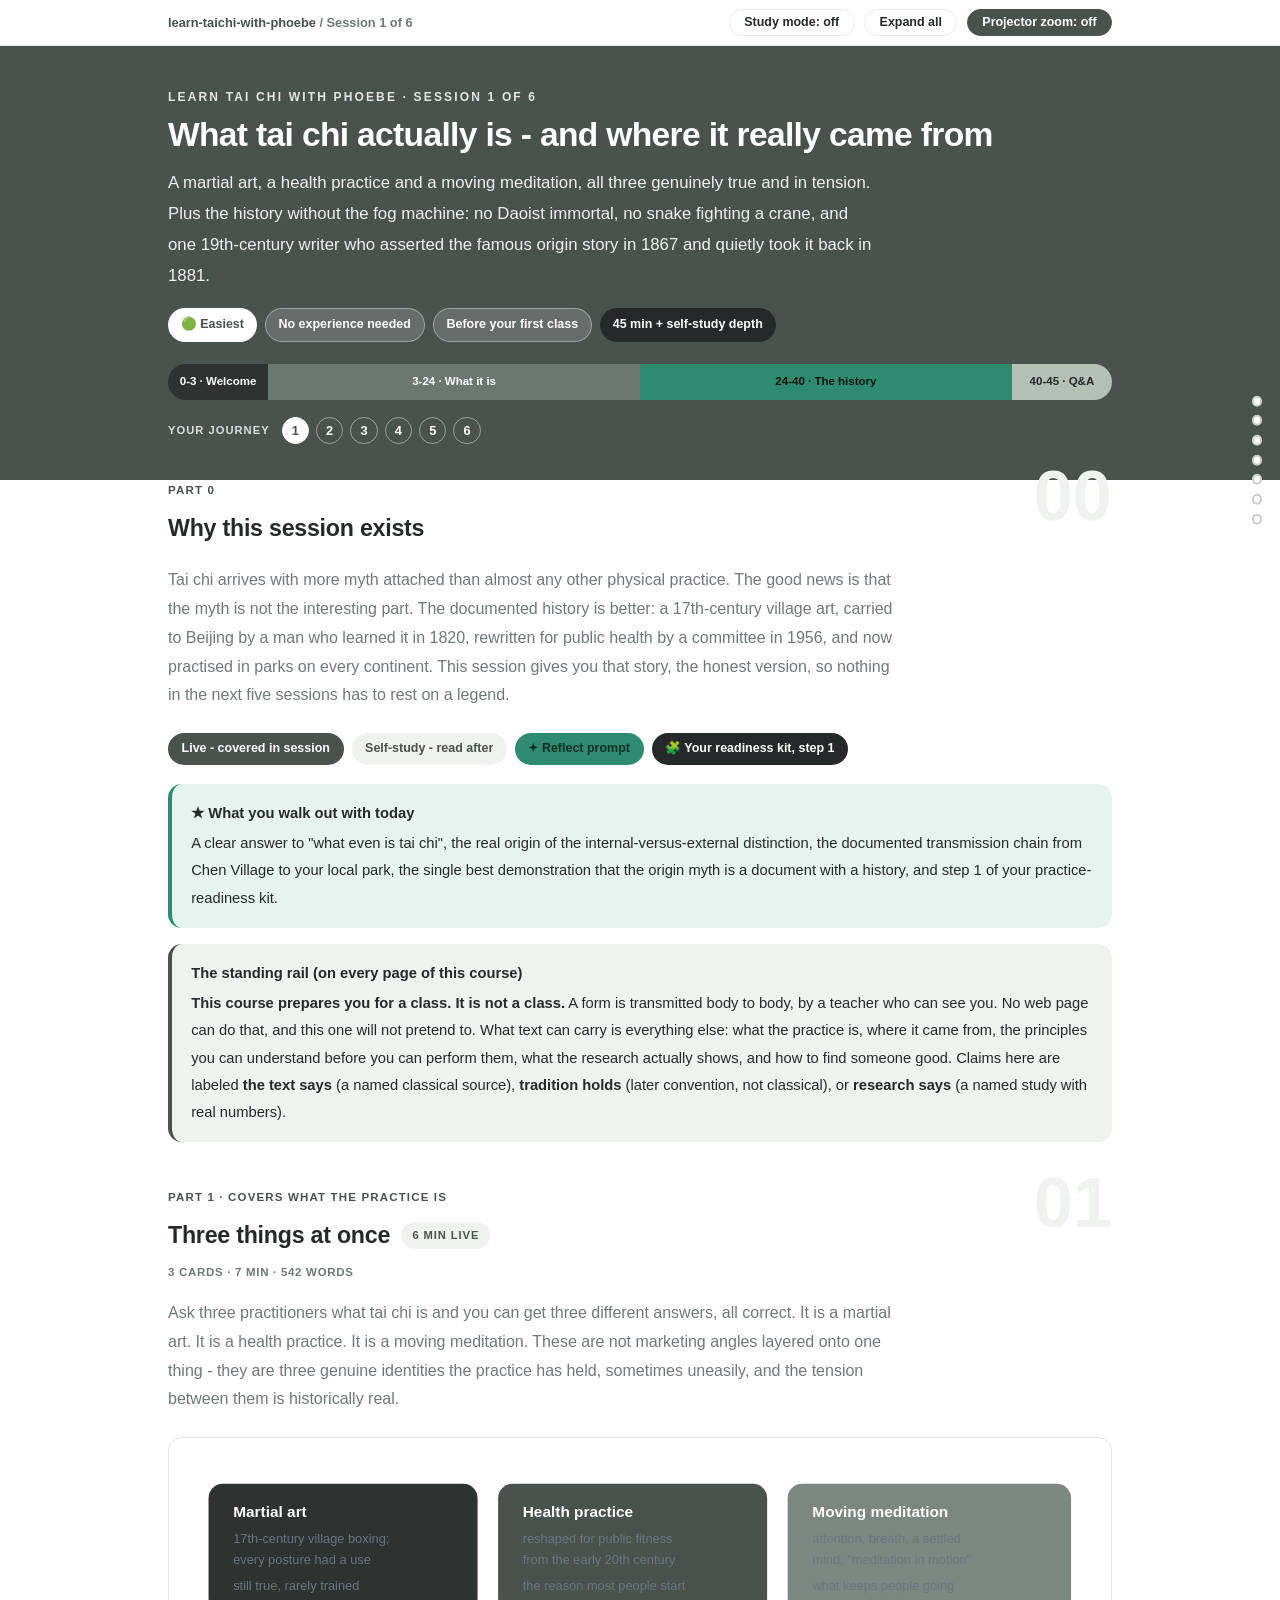
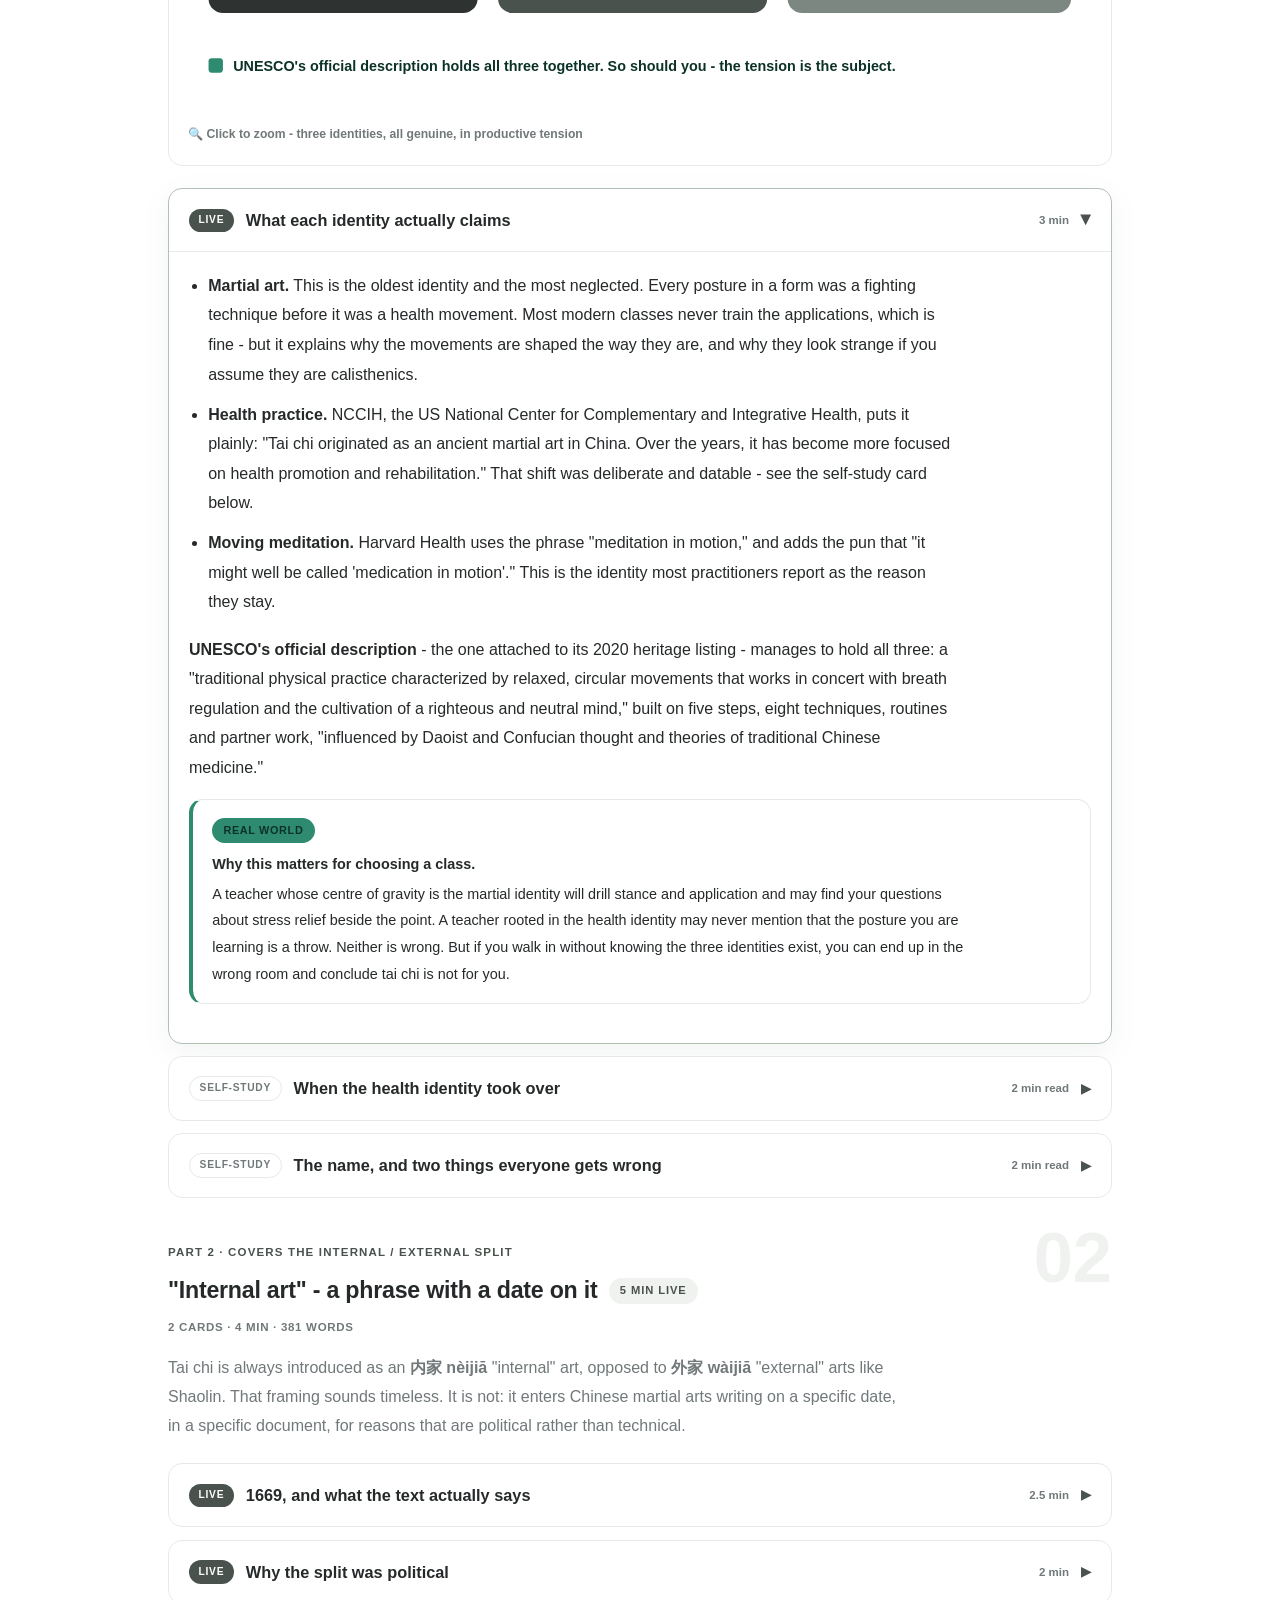
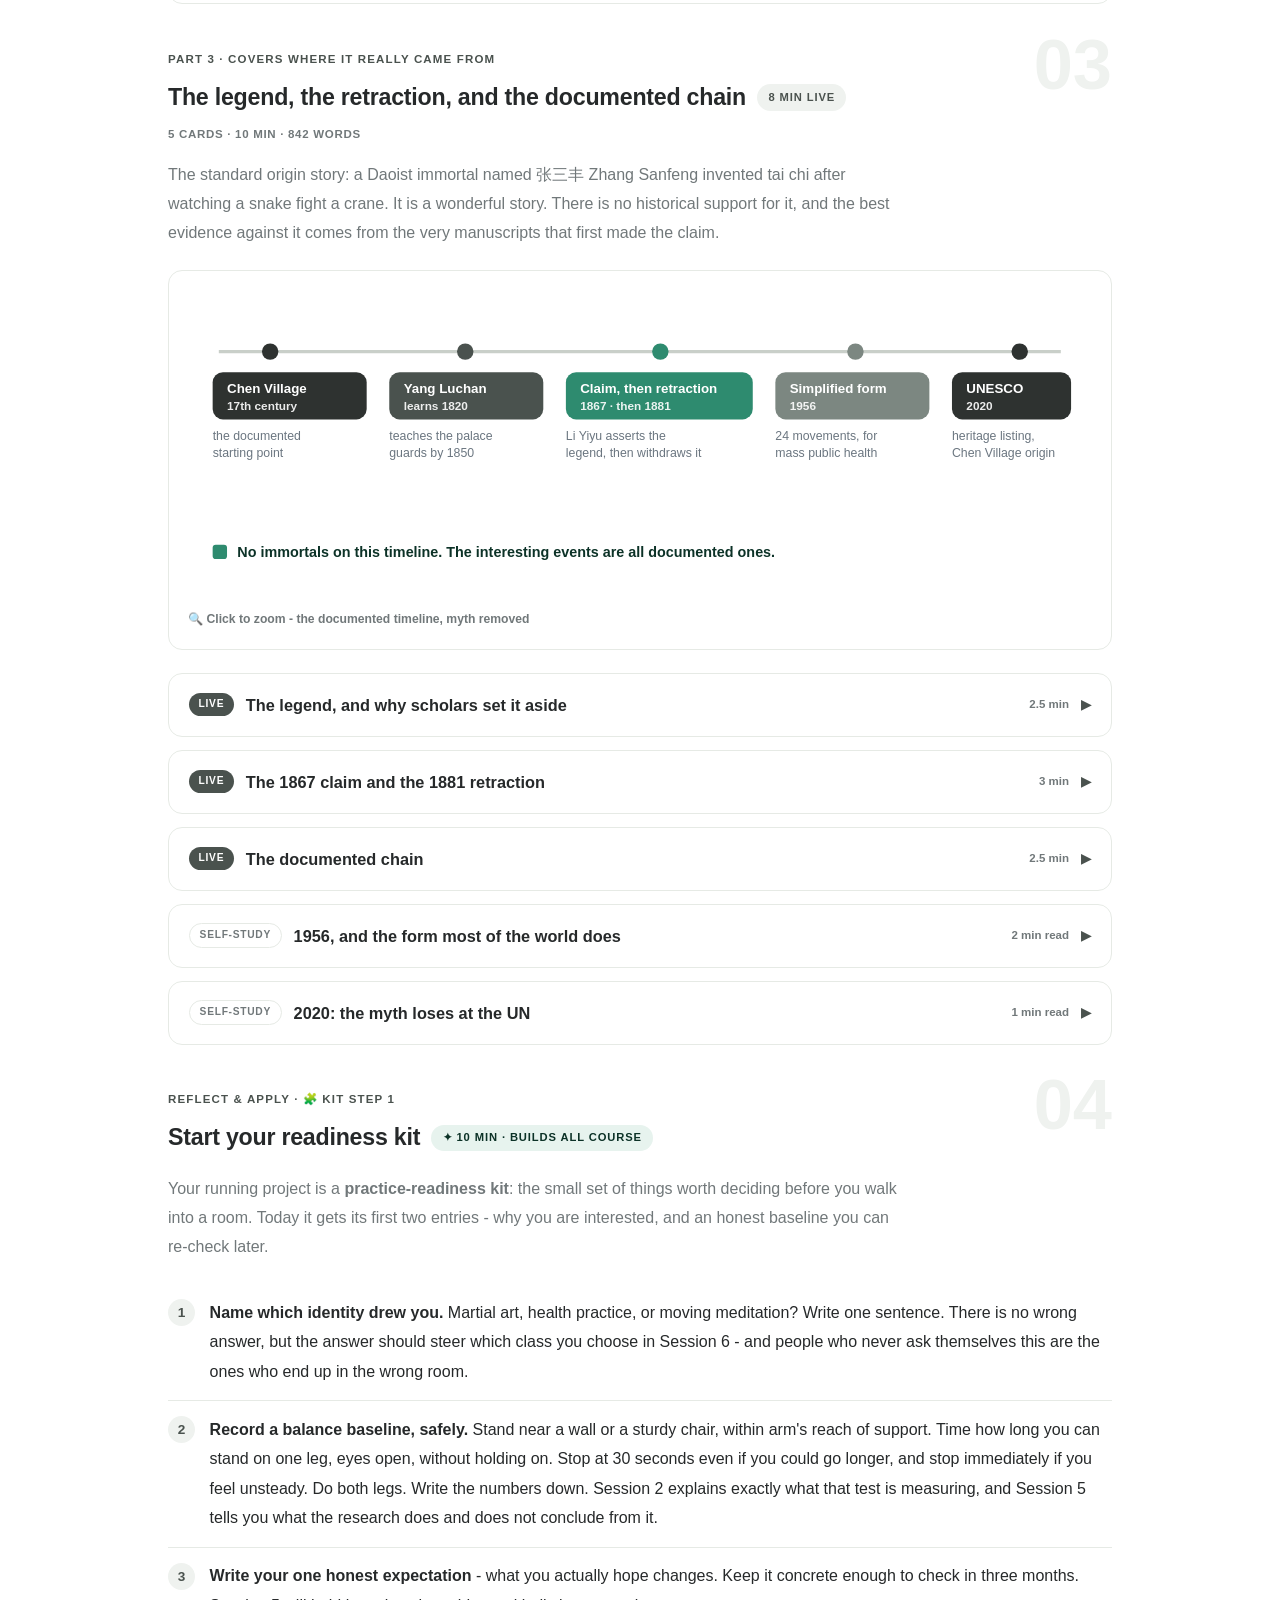
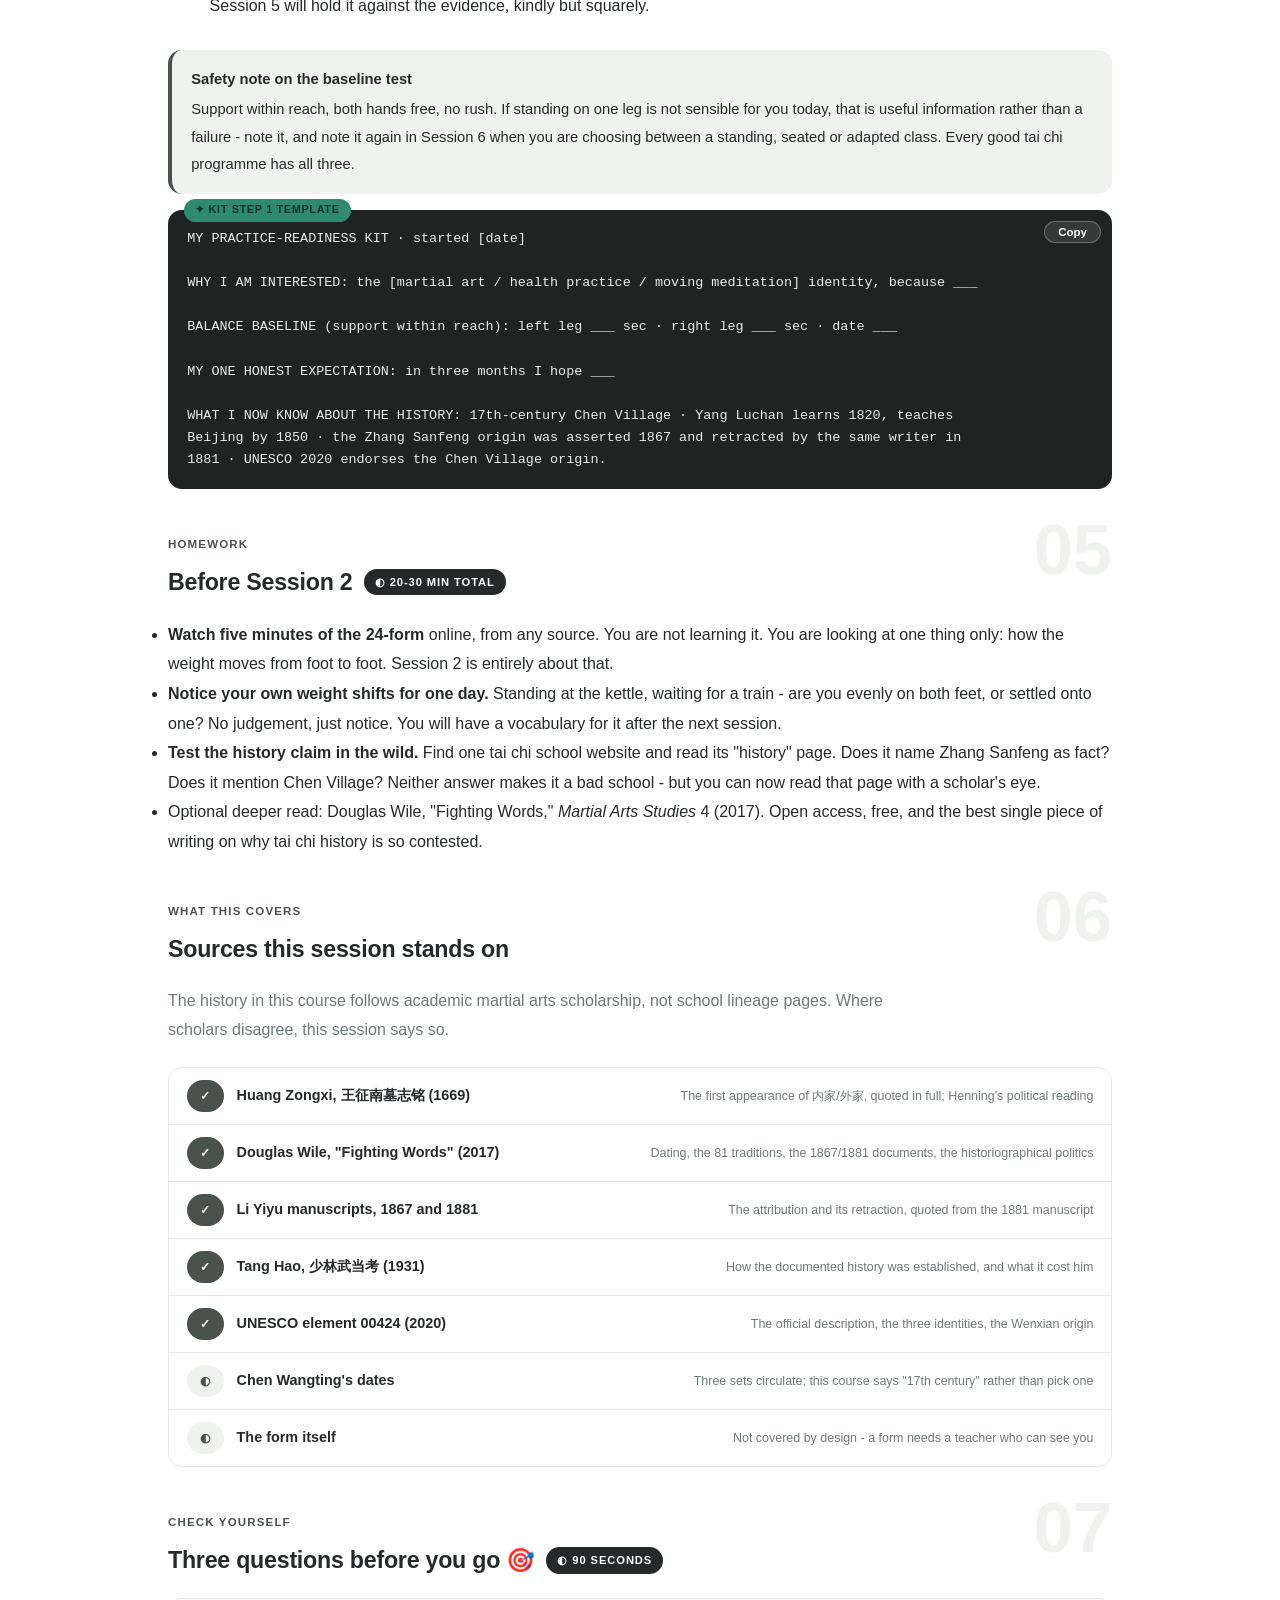
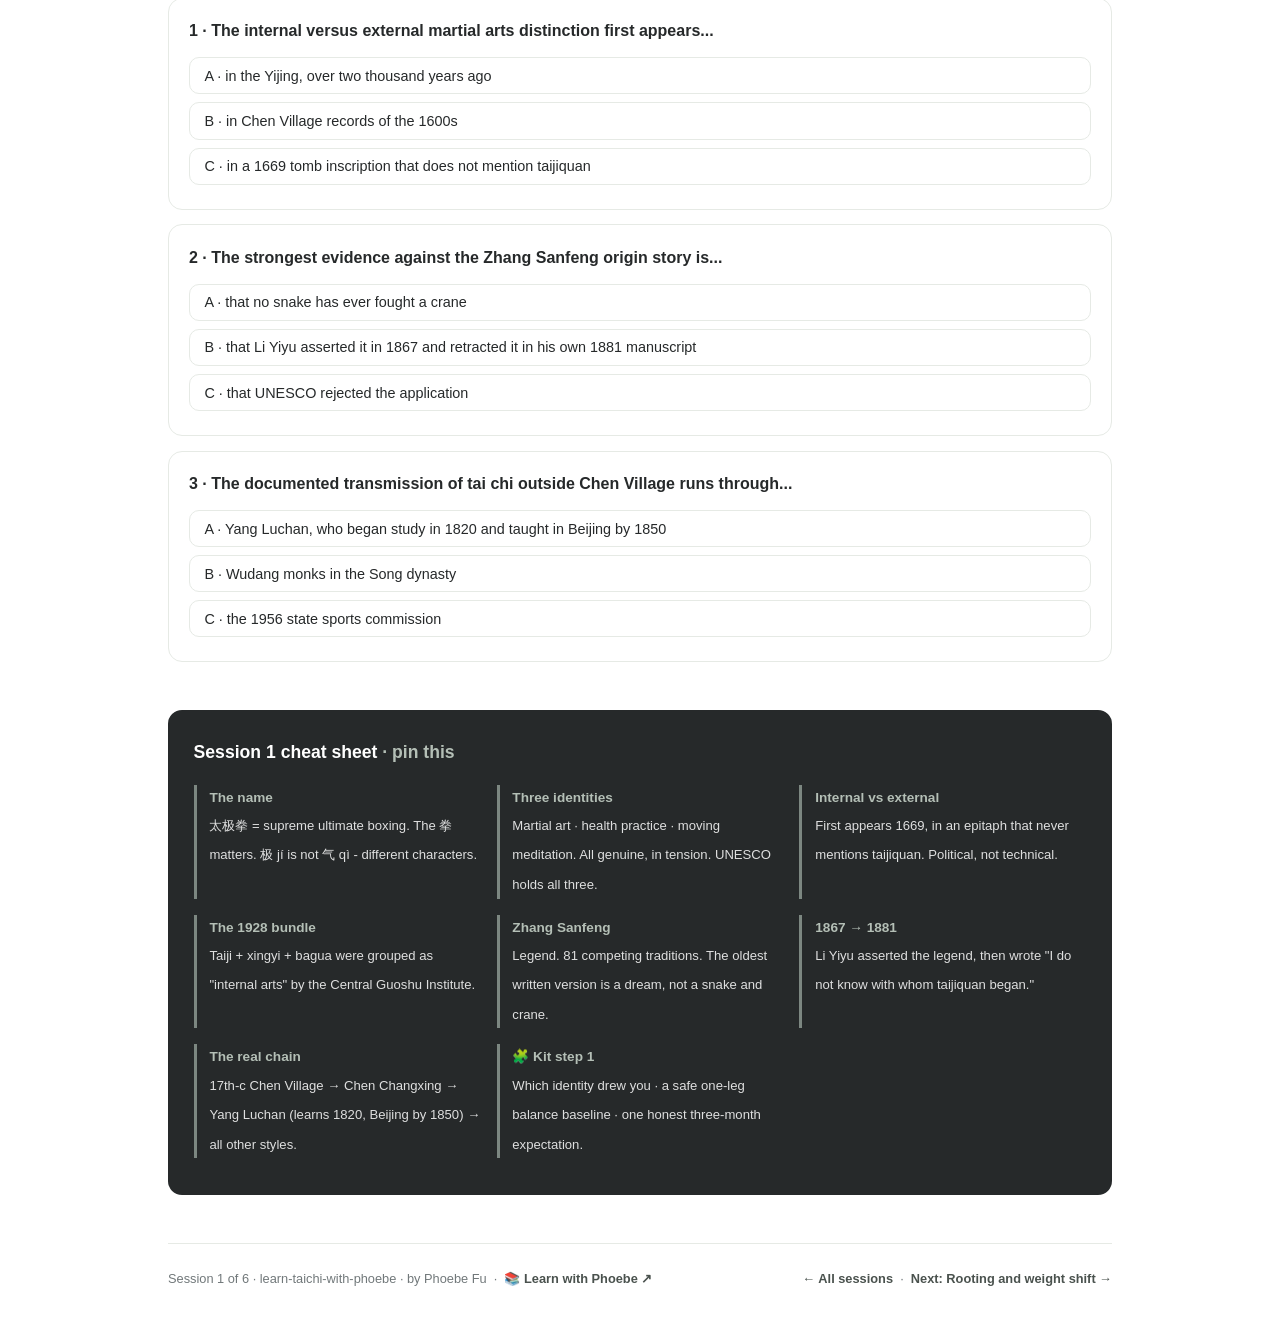
==== commit d27bb237: "style.css: agenda band now passes WCAG 4.5:1 on all four segments Three of the four bands failed con" ====
--- a/courses/01-what-it-is.html
+++ b/courses/01-what-it-is.html
@@ -19,7 +19,7 @@
 <meta name="twitter:image" content="https://phoebefu6.github.io/learn-taichi-with-phoebe/assets/og-cover.png">
 <!-- social:end -->
 <title>Session 1 · What tai chi actually is - learn taichi with phoebe</title>
-<link rel="stylesheet" href="../assets/style.css?v=6">
+<link rel="stylesheet" href="../assets/style.css?v=7">
 </head>
 <body>
 
@@ -410,6 +410,6 @@
 
 </main>
 
-<script src="../assets/app.js?v=6"></script>
+<script src="../assets/app.js?v=7"></script>
 </body>
 </html>
--- a/assets/style.css
+++ b/assets/style.css
@@ -87,9 +87,15 @@
 }
 .agenda span { padding: .45rem .3rem; white-space: nowrap; overflow: hidden; text-overflow: ellipsis; }
 .agenda .a1 { background: var(--indigo-deep); }
-.agenda .a2 { background: var(--indigo-mid); }
-.agenda .a3 { background: var(--amber); color: var(--amber-ink); }
-.agenda .a4 { background: var(--indigo-soft); }
+/* Agenda band contrast, fixed 2026-09-02. Three bands failed WCAG 4.5:1 on small text:
+     a4 had no `color` rule at all, so it inherited the block's `color:#fff` and put white
+     on a pale tint (1.9-2.1:1). The 87-repo donor carries `color: var(--ink)`; restored.
+     a2 and a3 failed on their token pairs, so each carries a literal here rather than a
+     changed token, because --indigo-mid and --amber-ink are used elsewhere in this sheet.
+     Recompute these three literals if the palette changes. */
+.agenda .a2 { background: #6D7772; }
+.agenda .a3 { background: var(--amber); color: #051410; }
+.agenda .a4 { background: var(--indigo-soft); color: var(--ink); }
 
 /* ---------- toolbar ---------- */
 .toolbar {
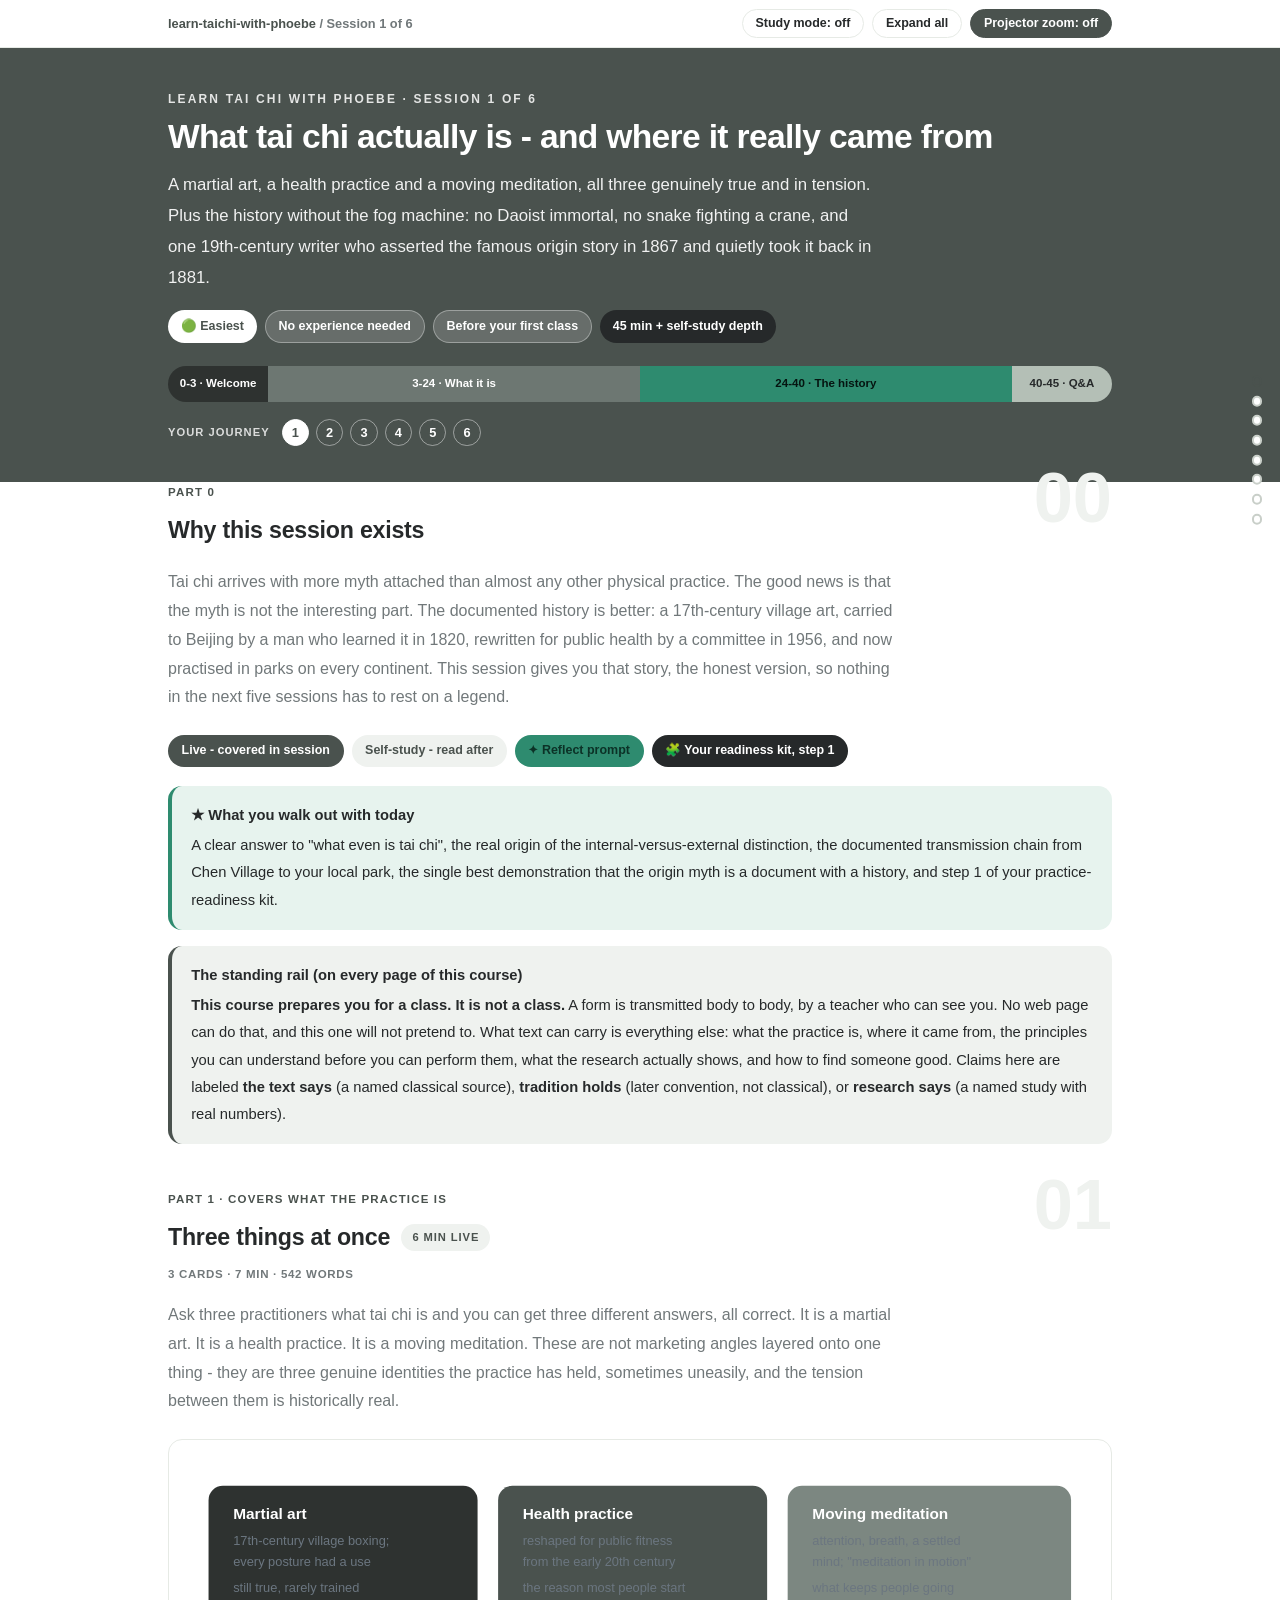
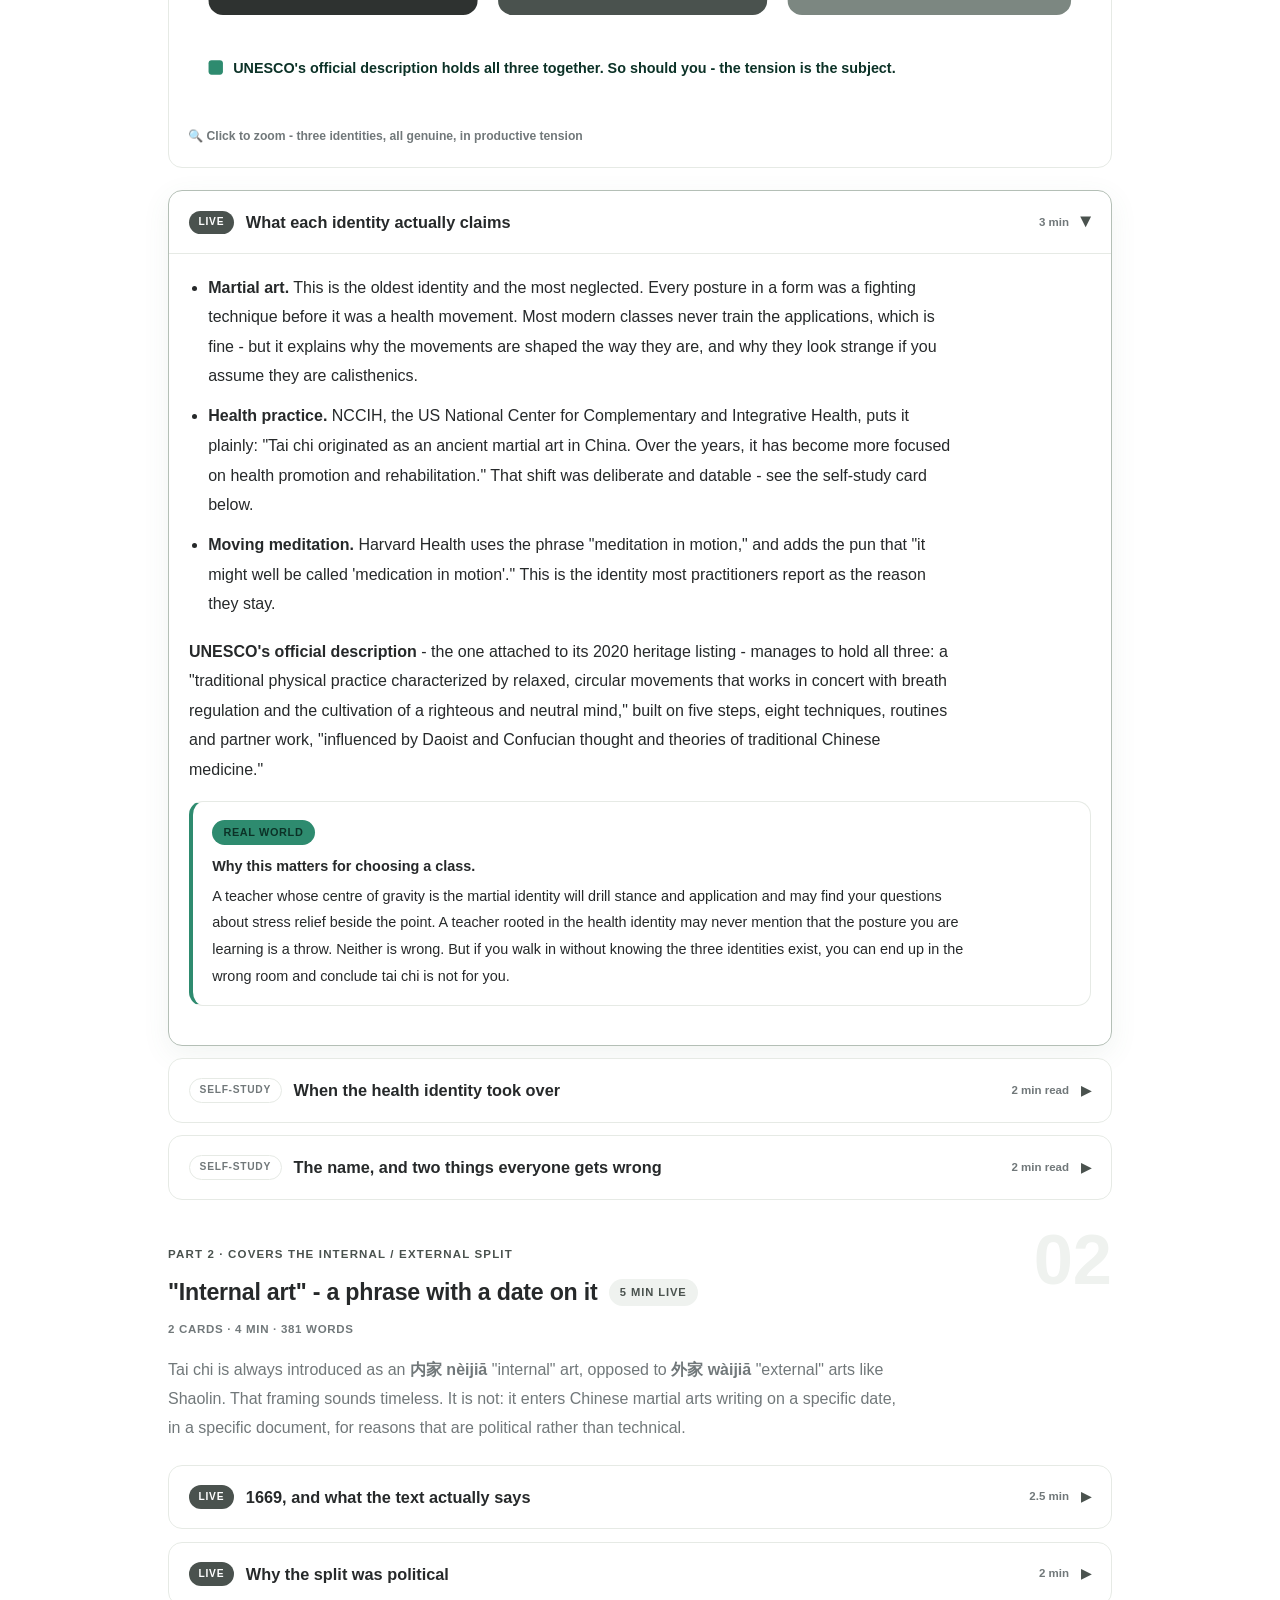
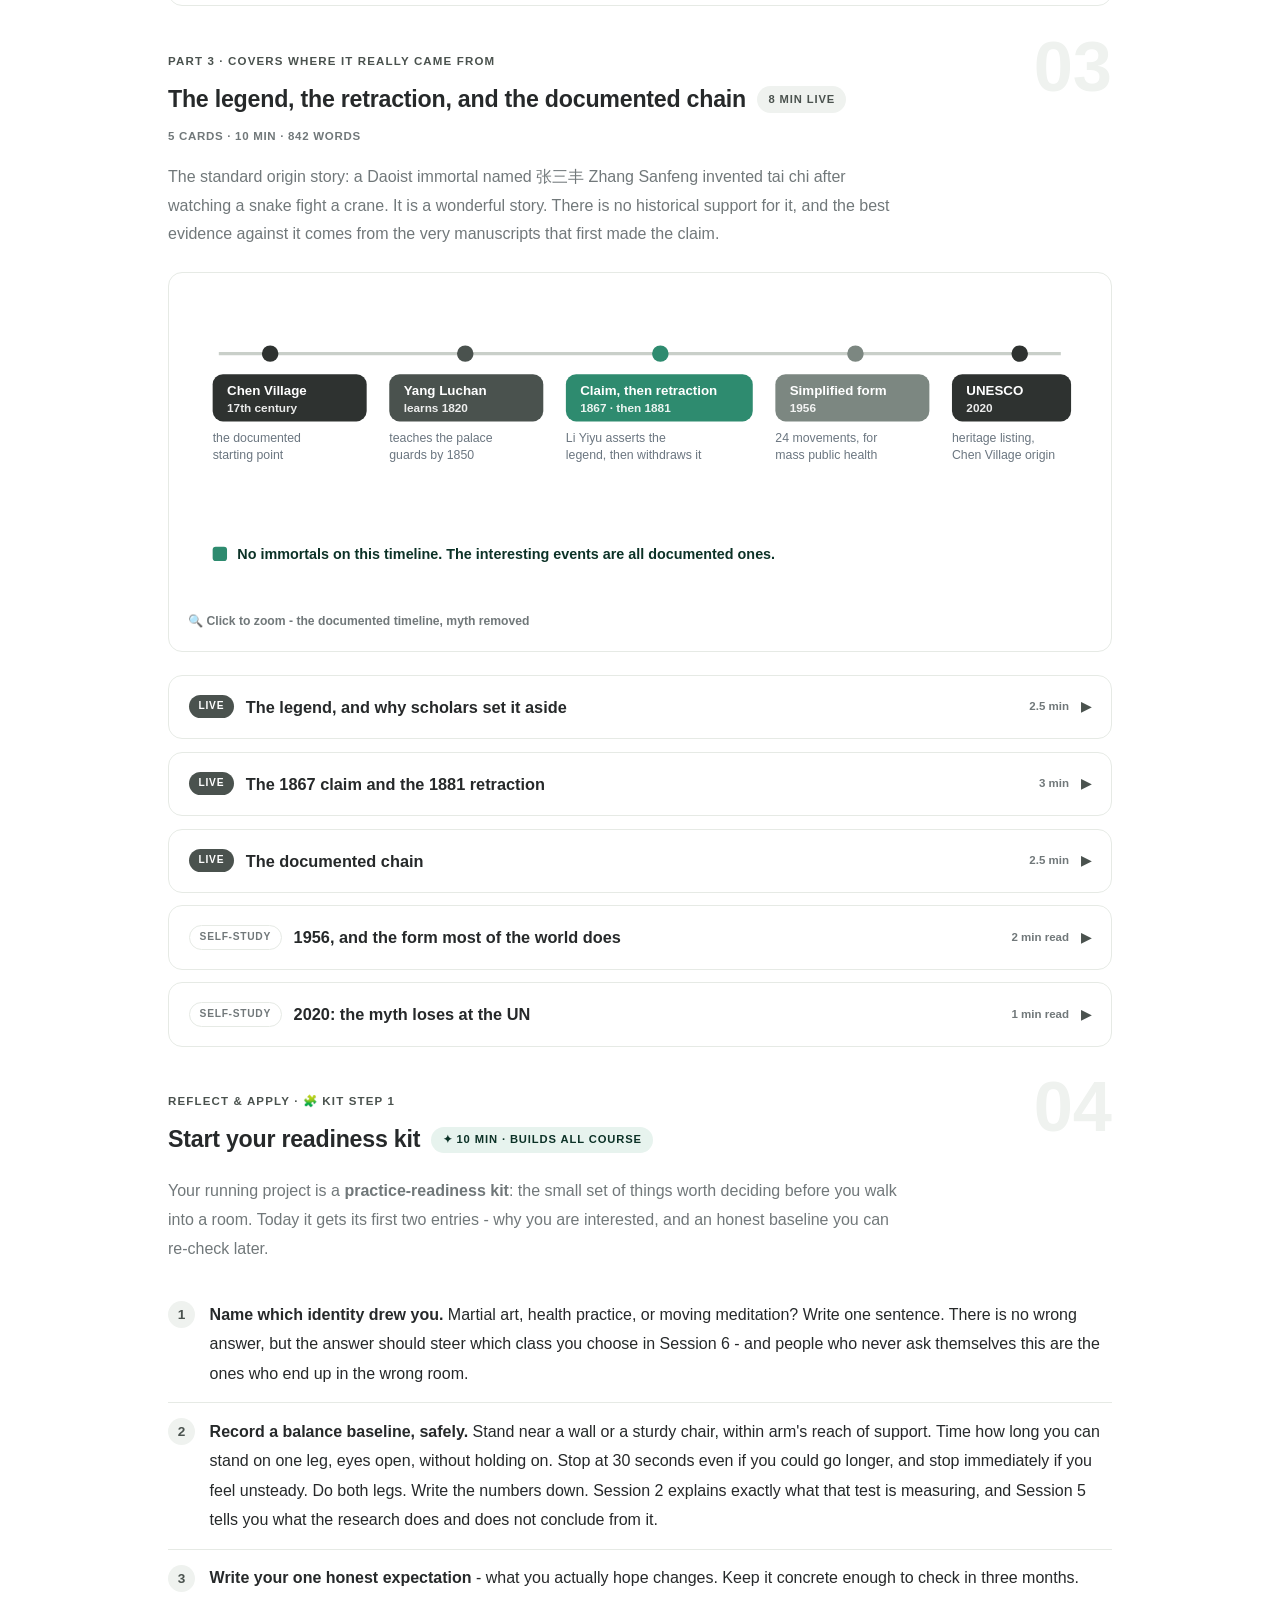
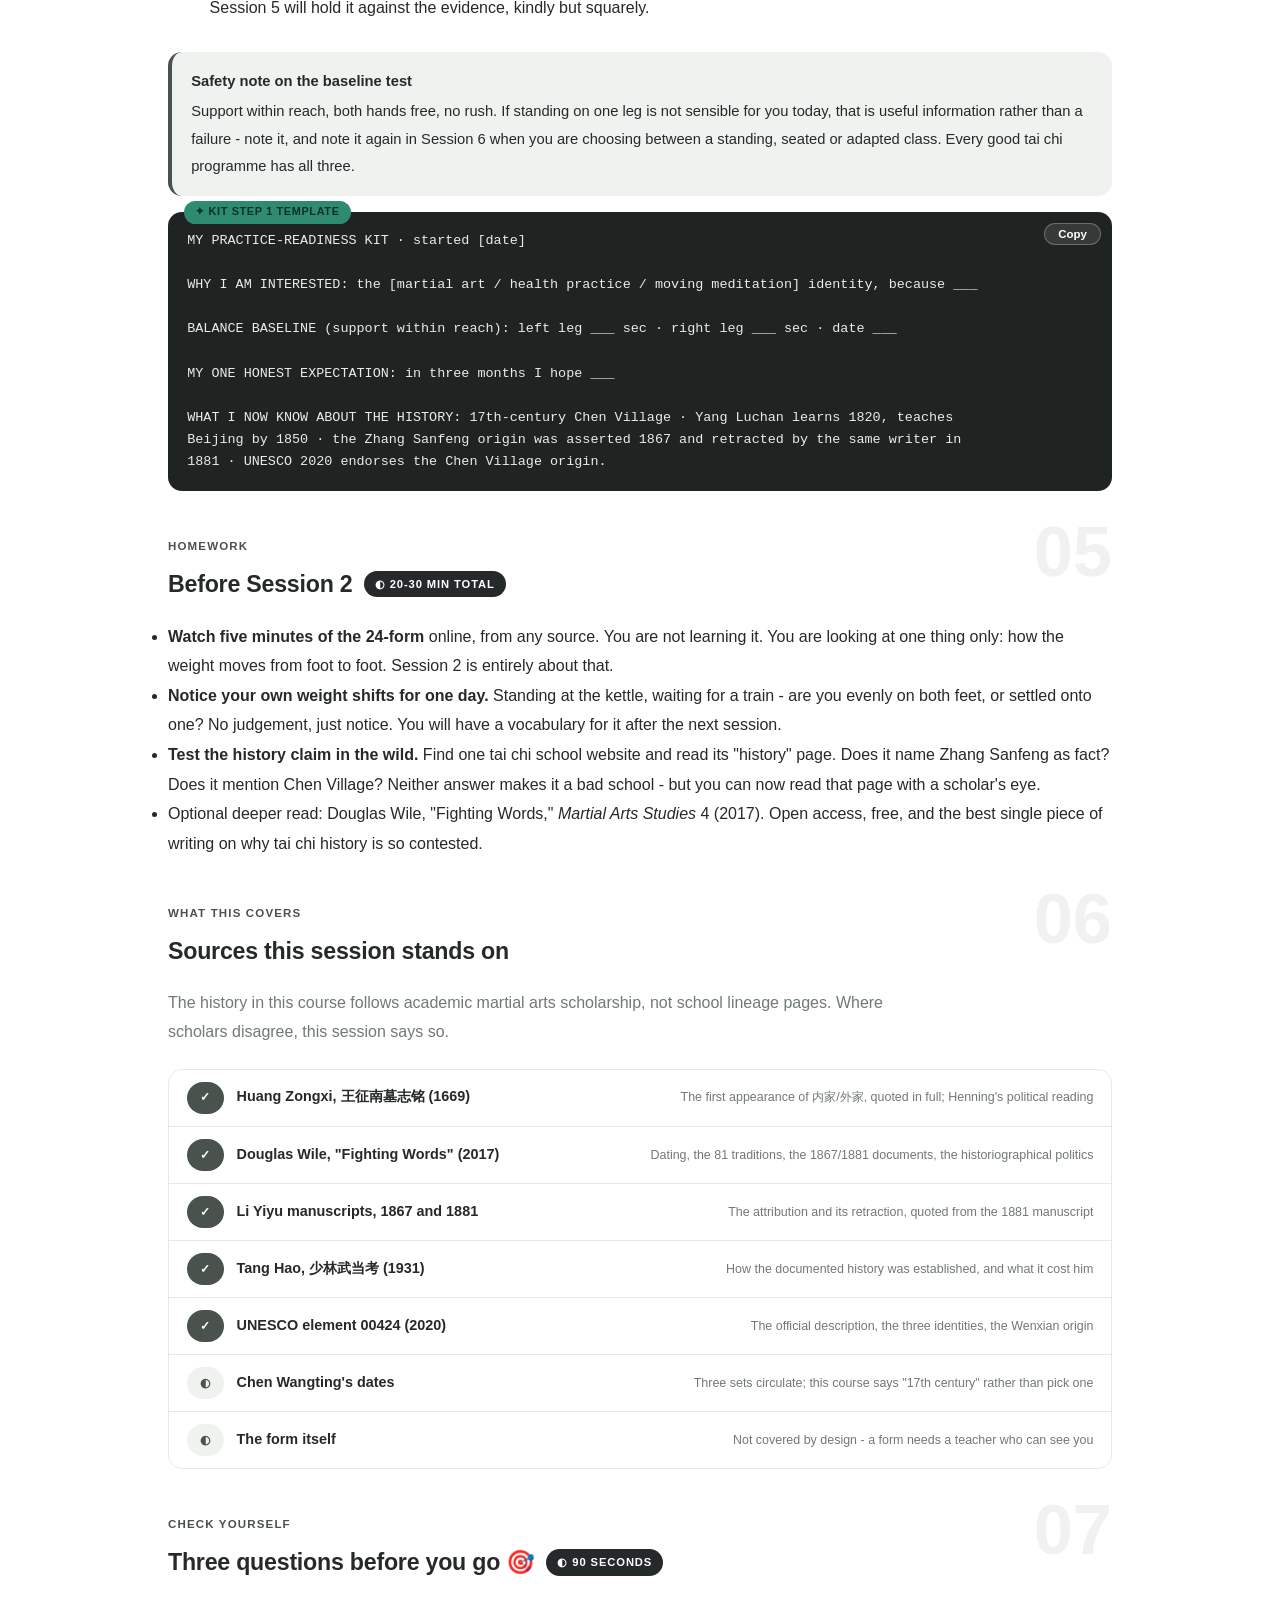
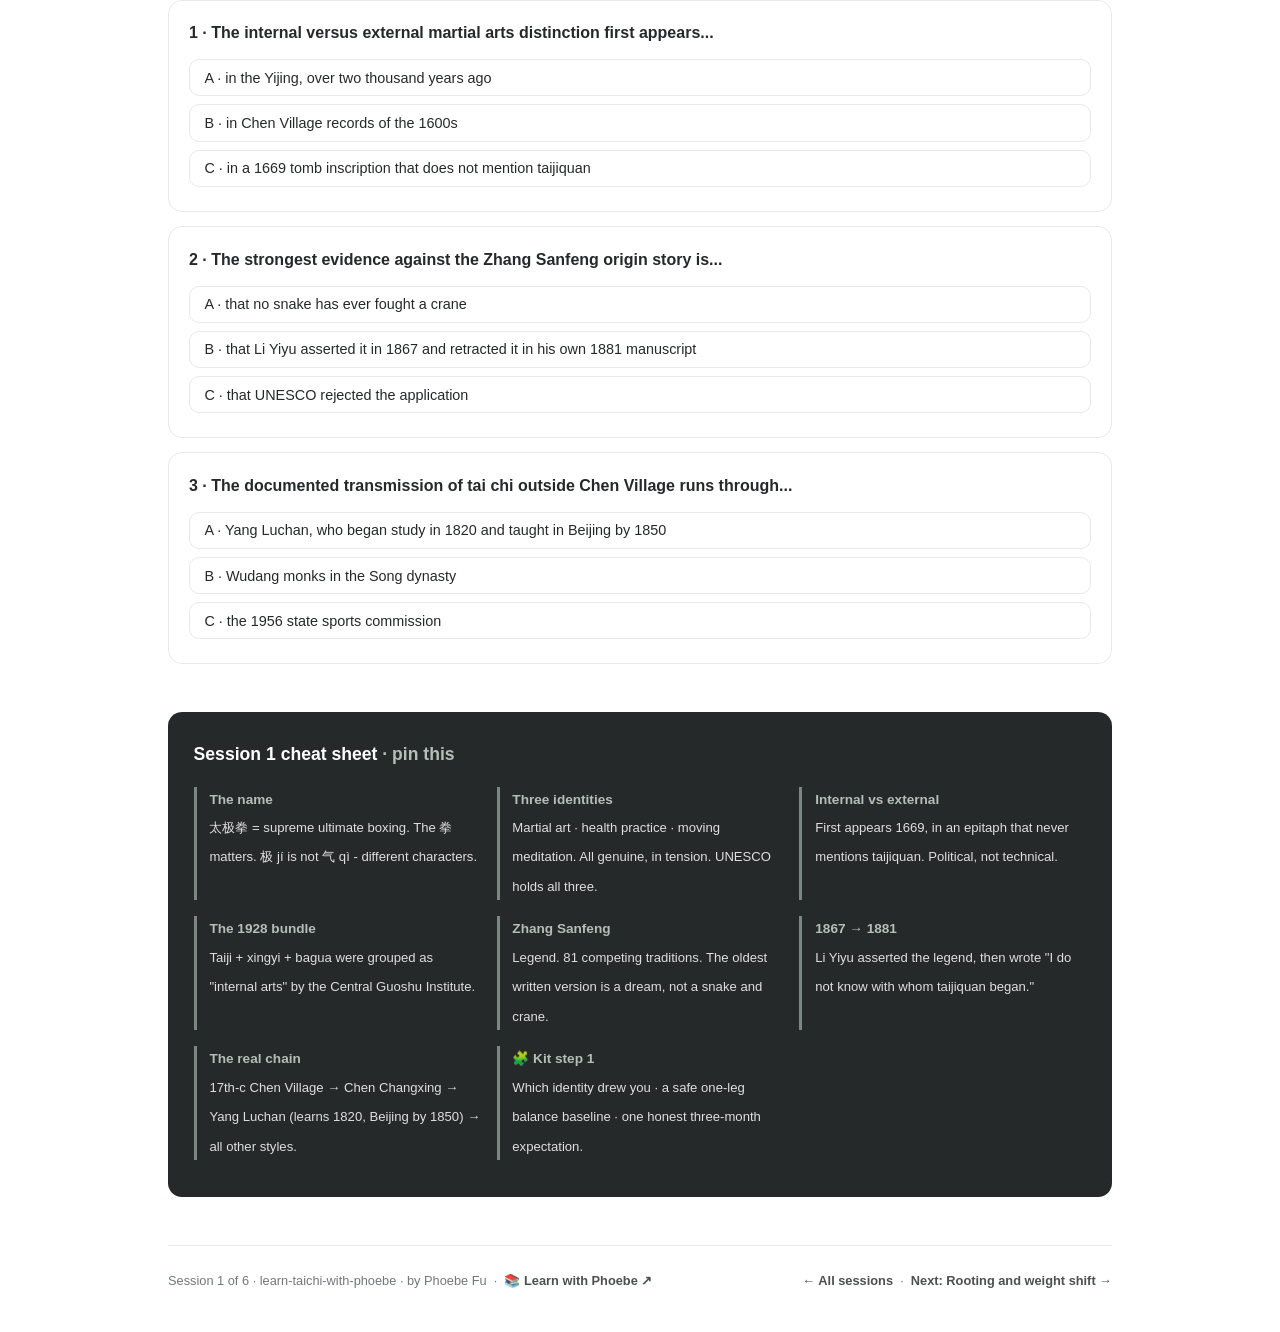
==== commit 13ef3c79: "Layout: code boxes stack under step text; toolbar is one row Shared-template defect, live estate-wid" ====
--- a/courses/01-what-it-is.html
+++ b/courses/01-what-it-is.html
@@ -19,7 +19,7 @@
 <meta name="twitter:image" content="https://phoebefu6.github.io/learn-taichi-with-phoebe/assets/og-cover.png">
 <!-- social:end -->
 <title>Session 1 · What tai chi actually is - learn taichi with phoebe</title>
-<link rel="stylesheet" href="../assets/style.css?v=7">
+<link rel="stylesheet" href="../assets/style.css?v=9">
 </head>
 <body>
 
--- a/assets/style.css
+++ b/assets/style.css
@@ -107,8 +107,9 @@
   border-bottom: 1px solid var(--hairline);
   padding: .55rem 0;
 }
-.toolbar .wrap { display: flex; align-items: center; gap: .6rem; }
-.toolbar .crumb { font-size: .8rem; color: var(--muted); font-weight: 600; margin-right: auto; }
+.toolbar .wrap { display: flex; align-items: center; gap: .5rem; flex-wrap: nowrap; }
+.toolbar .crumb { font-size: .8rem; color: var(--muted); font-weight: 600; margin-right: auto; min-width: 0; white-space: nowrap; overflow: hidden; text-overflow: ellipsis; }
+.toolbar .btn { white-space: nowrap; flex: none; padding: .38rem .8rem; font-size: .78rem; line-height: 1.2; }
 .toolbar .crumb a { color: var(--indigo); text-decoration: none; }
 .btn {
   border: 1px solid var(--hairline);
@@ -308,11 +309,15 @@
 /* ---------- demo steps ---------- */
 .steps { counter-reset: step; margin: .6rem 0 1rem; }
 .step {
-  display: flex;
-  gap: .9rem;
+  display: grid;
+  grid-template-columns: max-content minmax(0, 1fr);
+  column-gap: .9rem;
+  row-gap: .2rem;
   padding: .85rem 0;
   border-bottom: .5px solid var(--hairline);
 }
+.step > * { grid-column: 2; min-width: 0; }
+.step > .prompt-box { margin: .8rem 0 .4rem; }
 .step:last-child { border-bottom: none; }
 .step::before {
   counter-increment: step;
@@ -835,7 +840,10 @@
   /* 44px tap targets */
   details.card summary { min-height: 44px; }
   .qopt { min-height: 44px; display: flex; align-items: center; padding: .7rem .9rem; }
-  .toolbar .btn, .pagefoot a { min-height: 44px; display: inline-flex; align-items: center; }
+  .toolbar .btn, .pagefoot a { min-height: 44px; display: inline-flex; align-items: center; justify-content: center; }
+  .toolbar .crumb, .toolbar #zoom-toggle { display: none; }
+  .toolbar .btn { flex: 1 1 0; padding: .3rem .4rem; font-size: .72rem; }
+  table.clean { display: block; overflow-x: auto; -webkit-overflow-scrolling: touch; }
 }
 
 @media (max-width: 640px) {
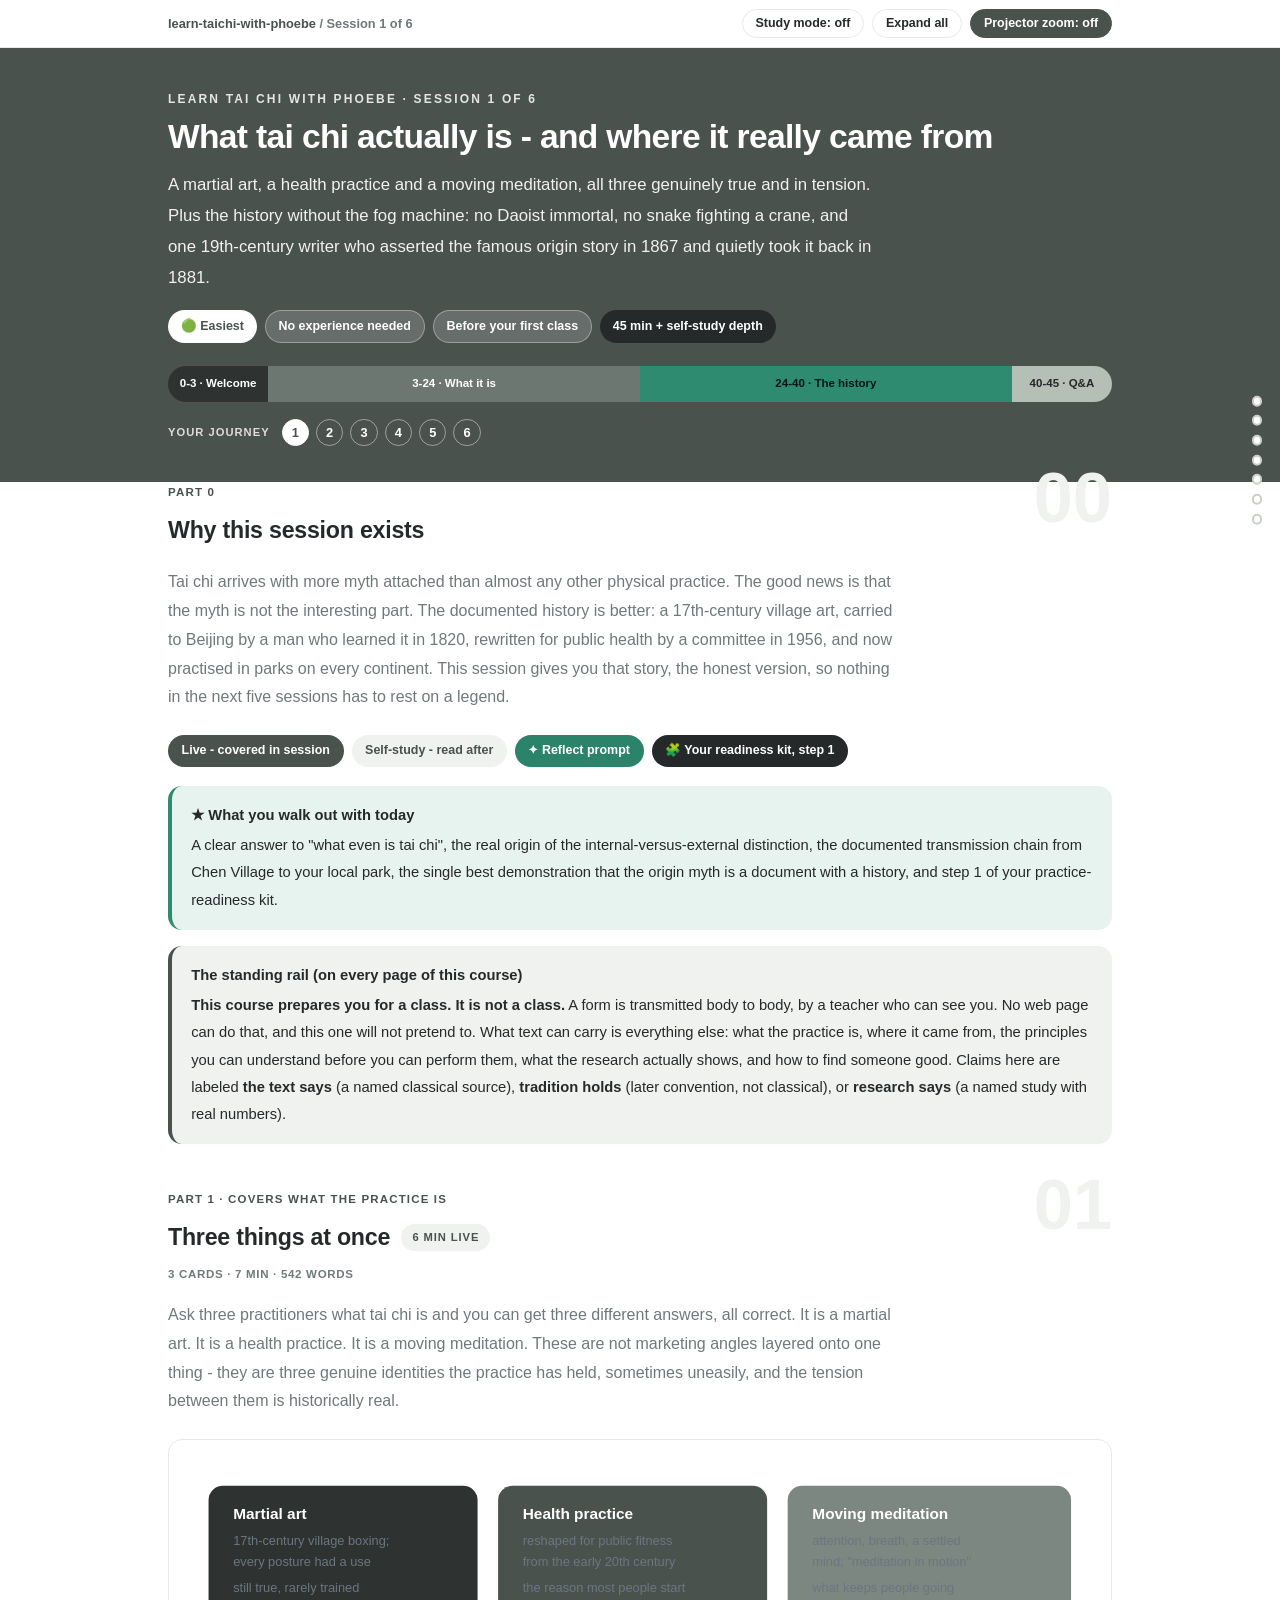
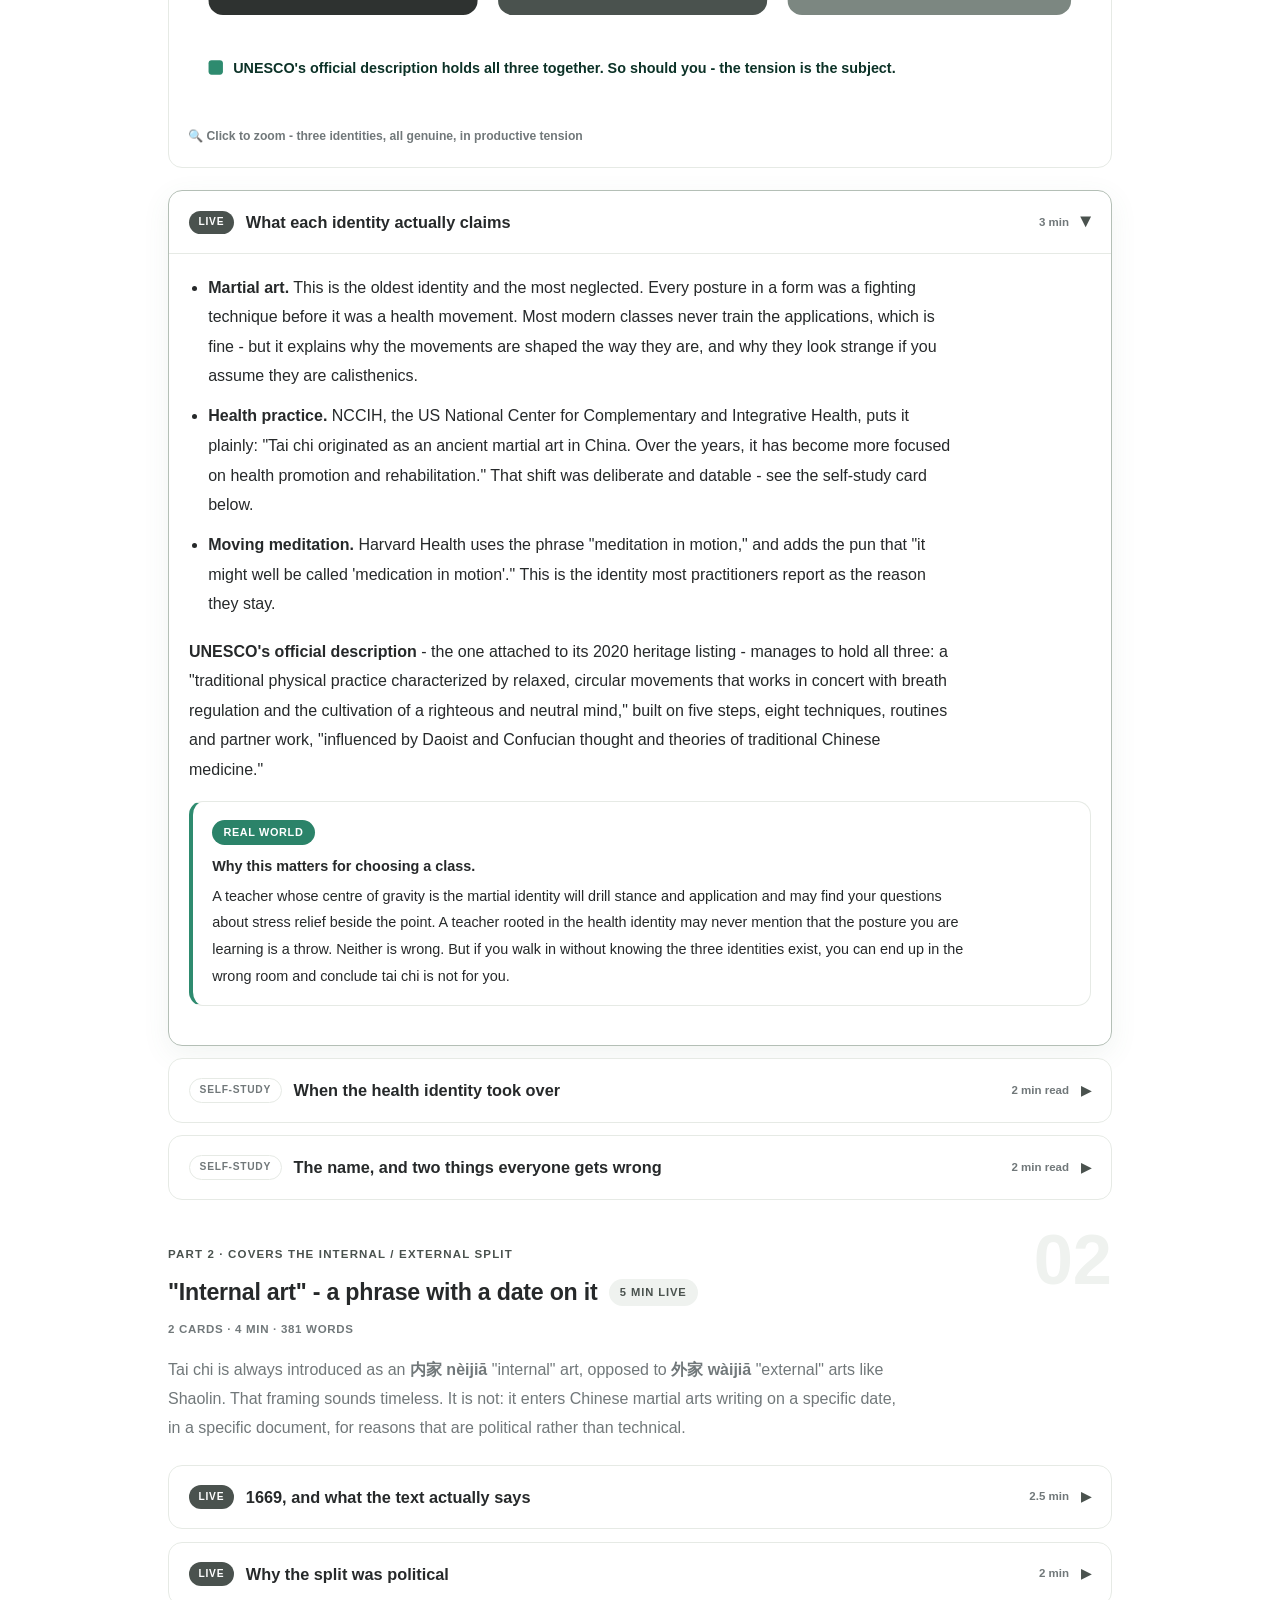
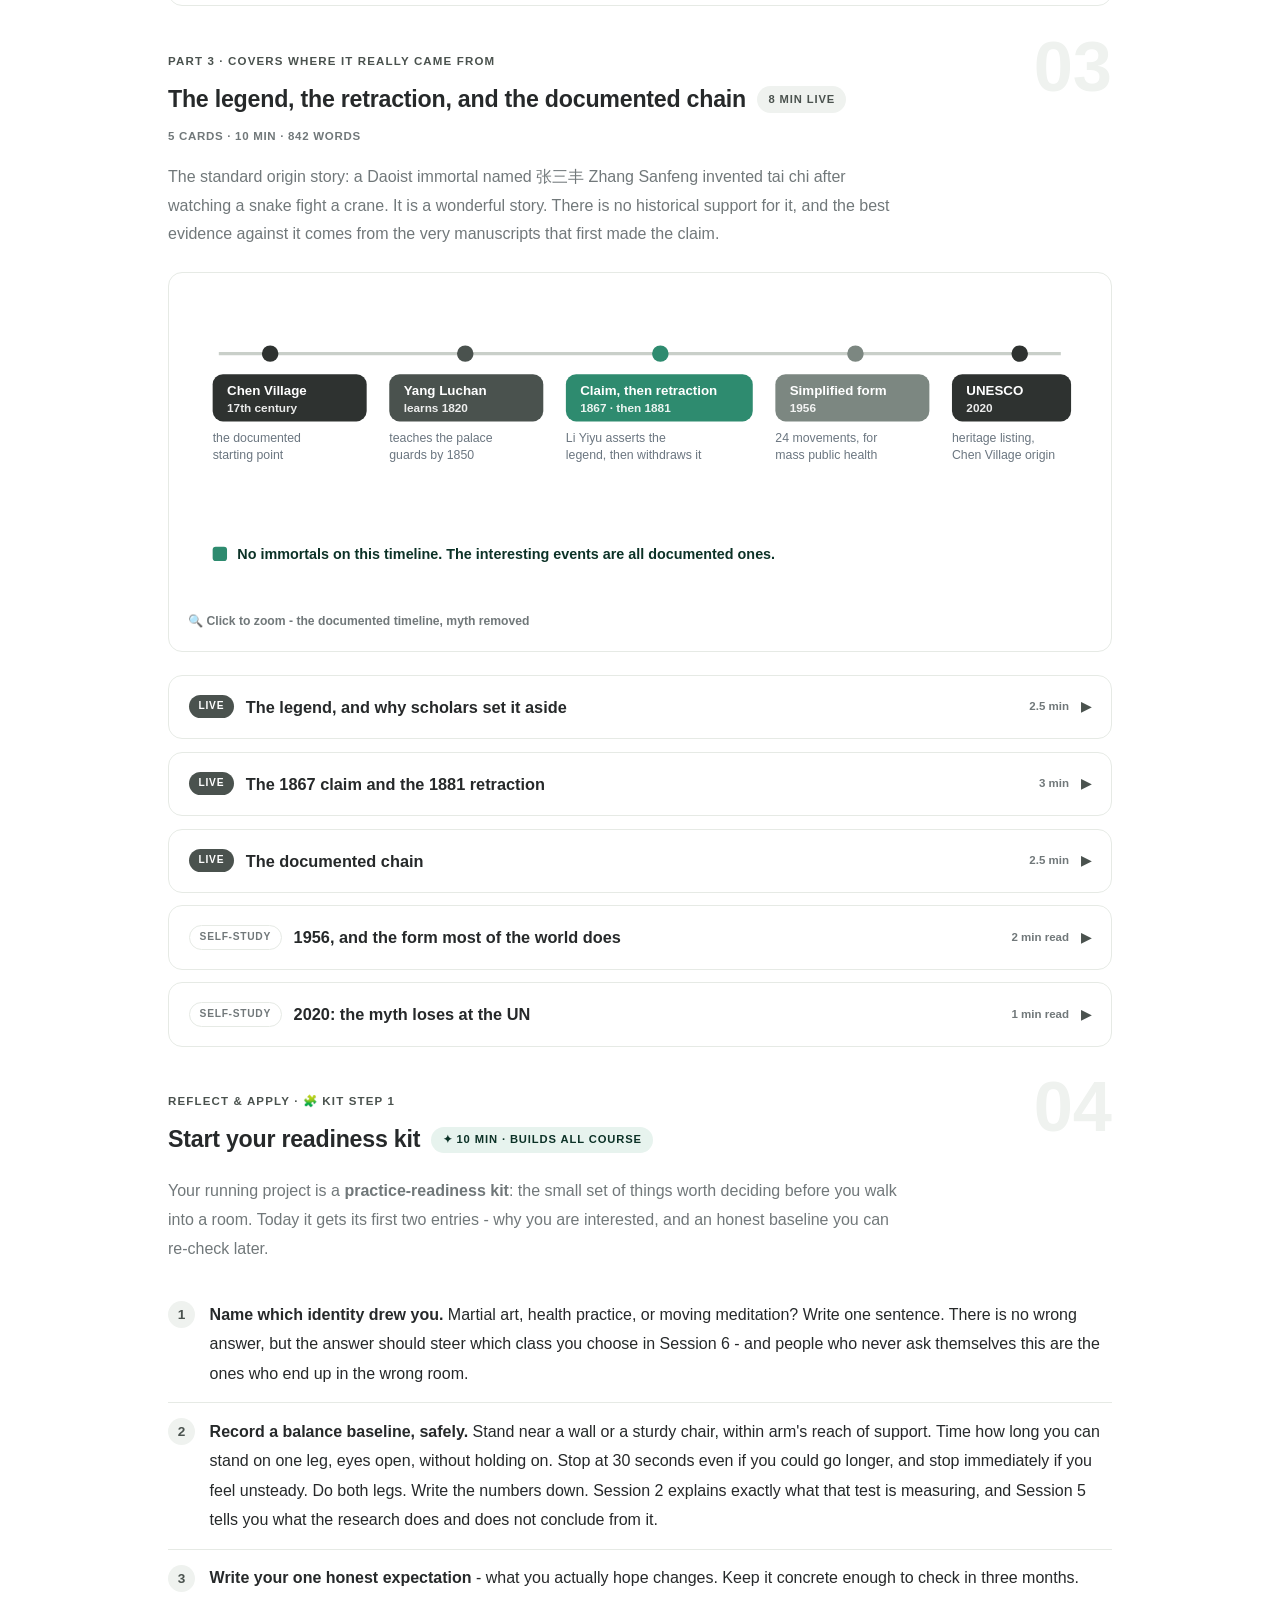
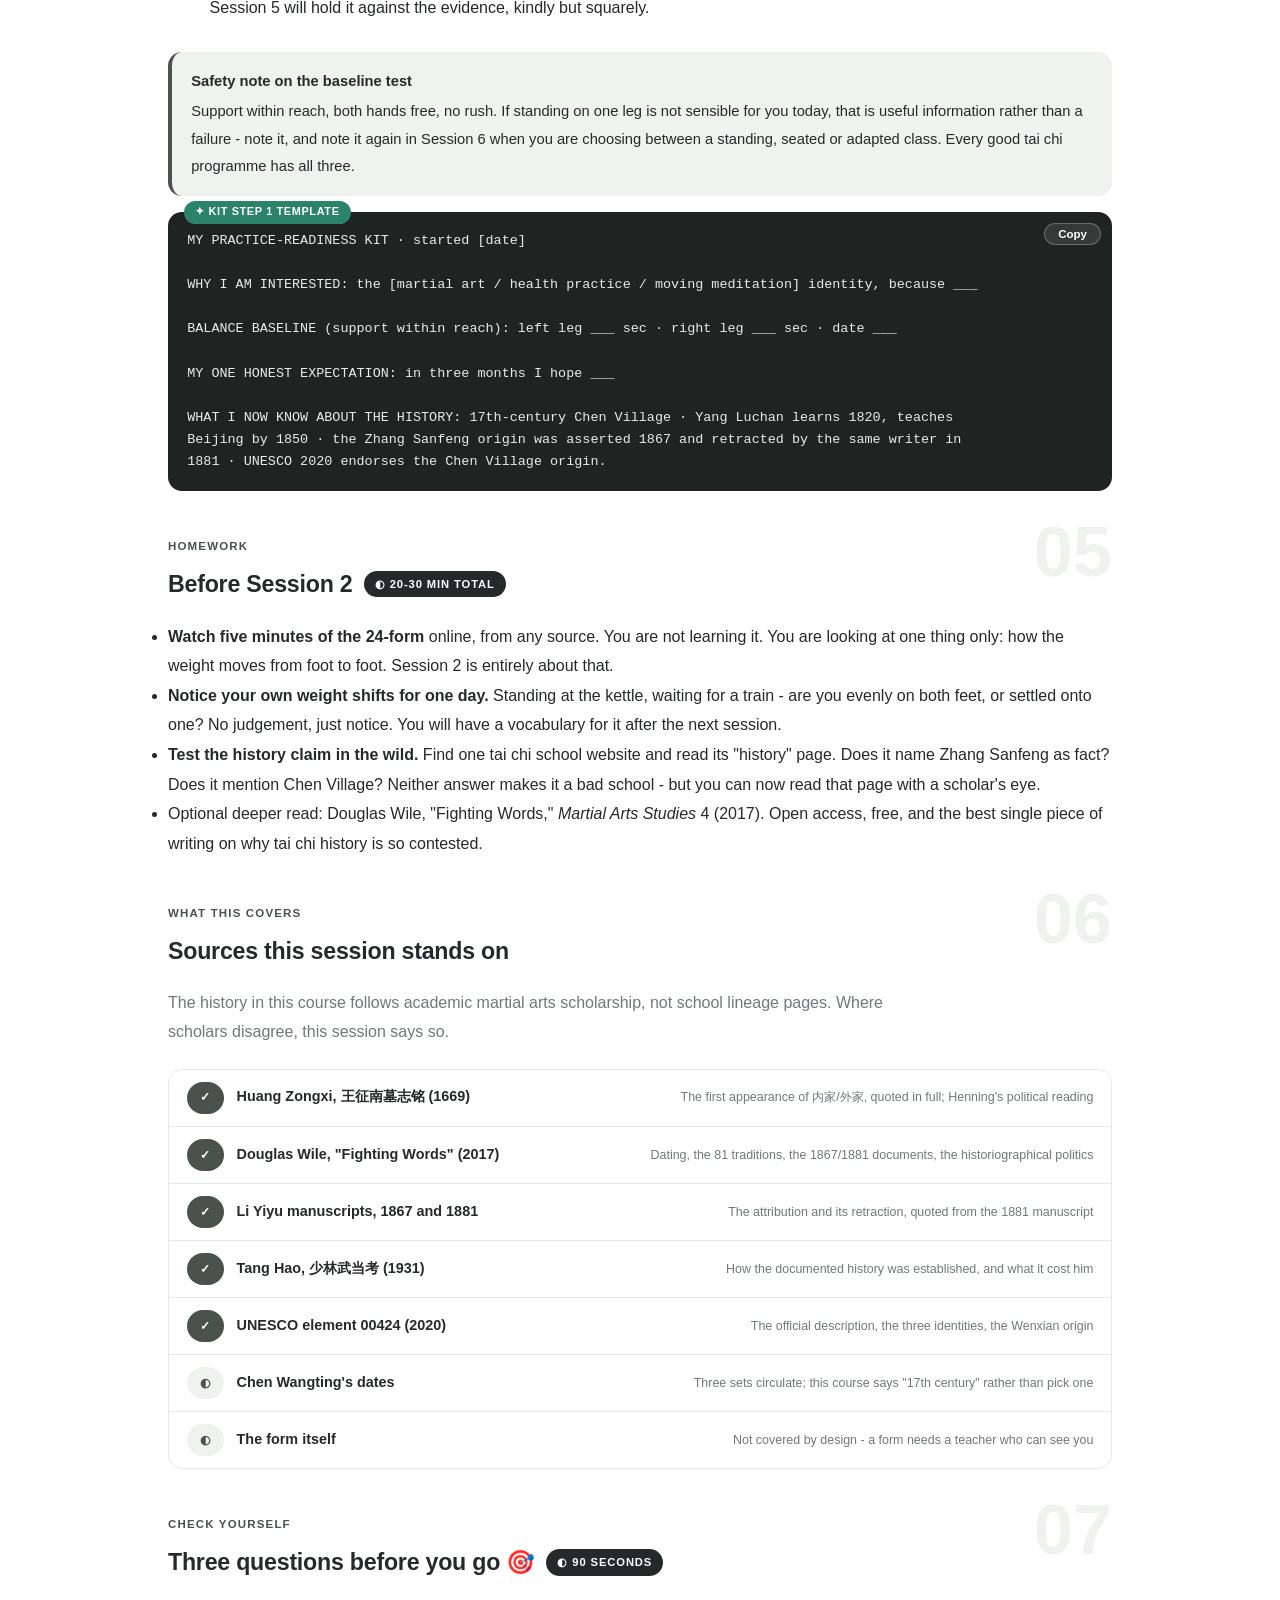
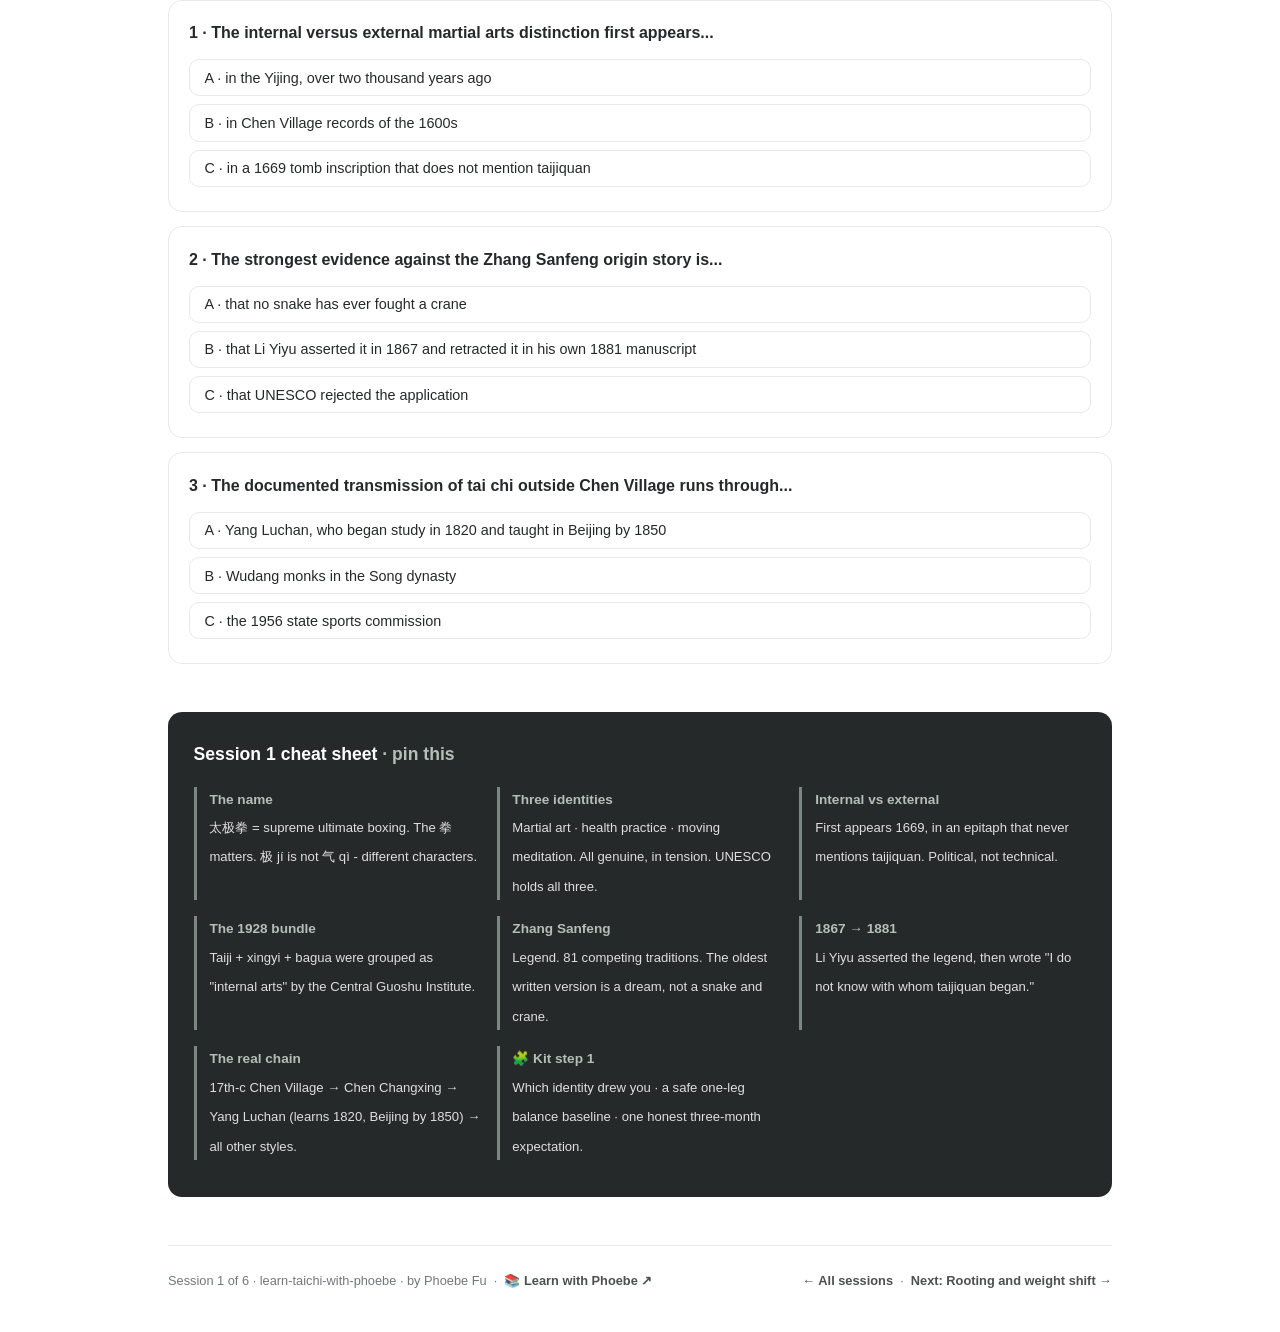
==== commit 6e14ee94: "Fix unreadable pills and labels: white text on a darker amber fill (--amber-solid) The "Real world" " ====
--- a/courses/01-what-it-is.html
+++ b/courses/01-what-it-is.html
@@ -19,7 +19,7 @@
 <meta name="twitter:image" content="https://phoebefu6.github.io/learn-taichi-with-phoebe/assets/og-cover.png">
 <!-- social:end -->
 <title>Session 1 · What tai chi actually is - learn taichi with phoebe</title>
-<link rel="stylesheet" href="../assets/style.css?v=9">
+<link rel="stylesheet" href="../assets/style.css?v=10">
 </head>
 <body>
 
--- a/assets/style.css
+++ b/assets/style.css
@@ -12,6 +12,7 @@
   --faint: #C9CFC9;
   --hairline: #E6EAE5;
   --amber: #2E8B6F;
+  --amber-solid: #2B8369;
   --amber-ink: #0C3227;
   --amber-50: #E7F3EE;
   --paper: #FFFFFF;
@@ -229,7 +230,7 @@
 .pill.solid { background: var(--indigo); color: #fff; }
 .pill.light { background: var(--indigo-50); color: var(--indigo); }
 .pill.inkpill { background: var(--ink); color: #fff; }
-.pill.amber, .pill.peach { background: var(--amber); color: var(--amber-ink); }
+.pill.amber, .pill.peach { background: var(--amber-solid); color: #fff; }
 .pill.bare { color: var(--faint); }
 
 /* ---------- 4D grid ---------- */
@@ -287,7 +288,7 @@
   padding: .15rem .7rem;
 }
 .prompt-box.bad .label { background: var(--faint); color: var(--ink); }
-.prompt-box.good .label { background: var(--amber); color: var(--amber-ink); }
+.prompt-box.good .label { background: var(--amber-solid); color: #fff; }
 .copy-btn {
   position: absolute;
   top: .7rem;
@@ -304,7 +305,7 @@
   transition: background .15s ease;
 }
 .copy-btn:hover { background: rgba(255,255,255,.22); }
-.copy-btn.copied { background: var(--amber); border-color: var(--amber); color: var(--amber-ink); }
+.copy-btn.copied { background: var(--amber-solid); border-color: var(--amber-solid); color: #fff; }
 
 /* ---------- demo steps ---------- */
 .steps { counter-reset: step; margin: .6rem 0 1rem; }
@@ -355,8 +356,8 @@
 }
 .callout.example .ex-pill {
   display: inline-block;
-  background: var(--amber);
-  color: var(--amber-ink);
+  background: var(--amber-solid);
+  color: #fff;
   border-radius: 999px;
   padding: .15rem .7rem;
   font-size: .68rem;
@@ -732,7 +733,7 @@
 .tc-pill:hover { border-color: var(--indigo-mid); color: var(--indigo); }
 .tc-pill.on { background: var(--indigo); border-color: var(--indigo); color: #fff; }
 .tc-pill.tc-sink { margin-left: auto; }
-.tc-pill.tc-sink.on { background: var(--amber); border-color: var(--amber); color: #fff; }
+.tc-pill.tc-sink.on { background: var(--amber-solid); border-color: var(--amber-solid); color: #fff; }
 .tc-note { margin-top: 10px; font-size: 0.88rem; color: var(--muted); }
 .tc-body { display: flex; gap: 22px; margin-top: 12px; flex-wrap: wrap; align-items: flex-start; }
 .tc-stage { flex: 1 1 300px; min-width: 260px; }
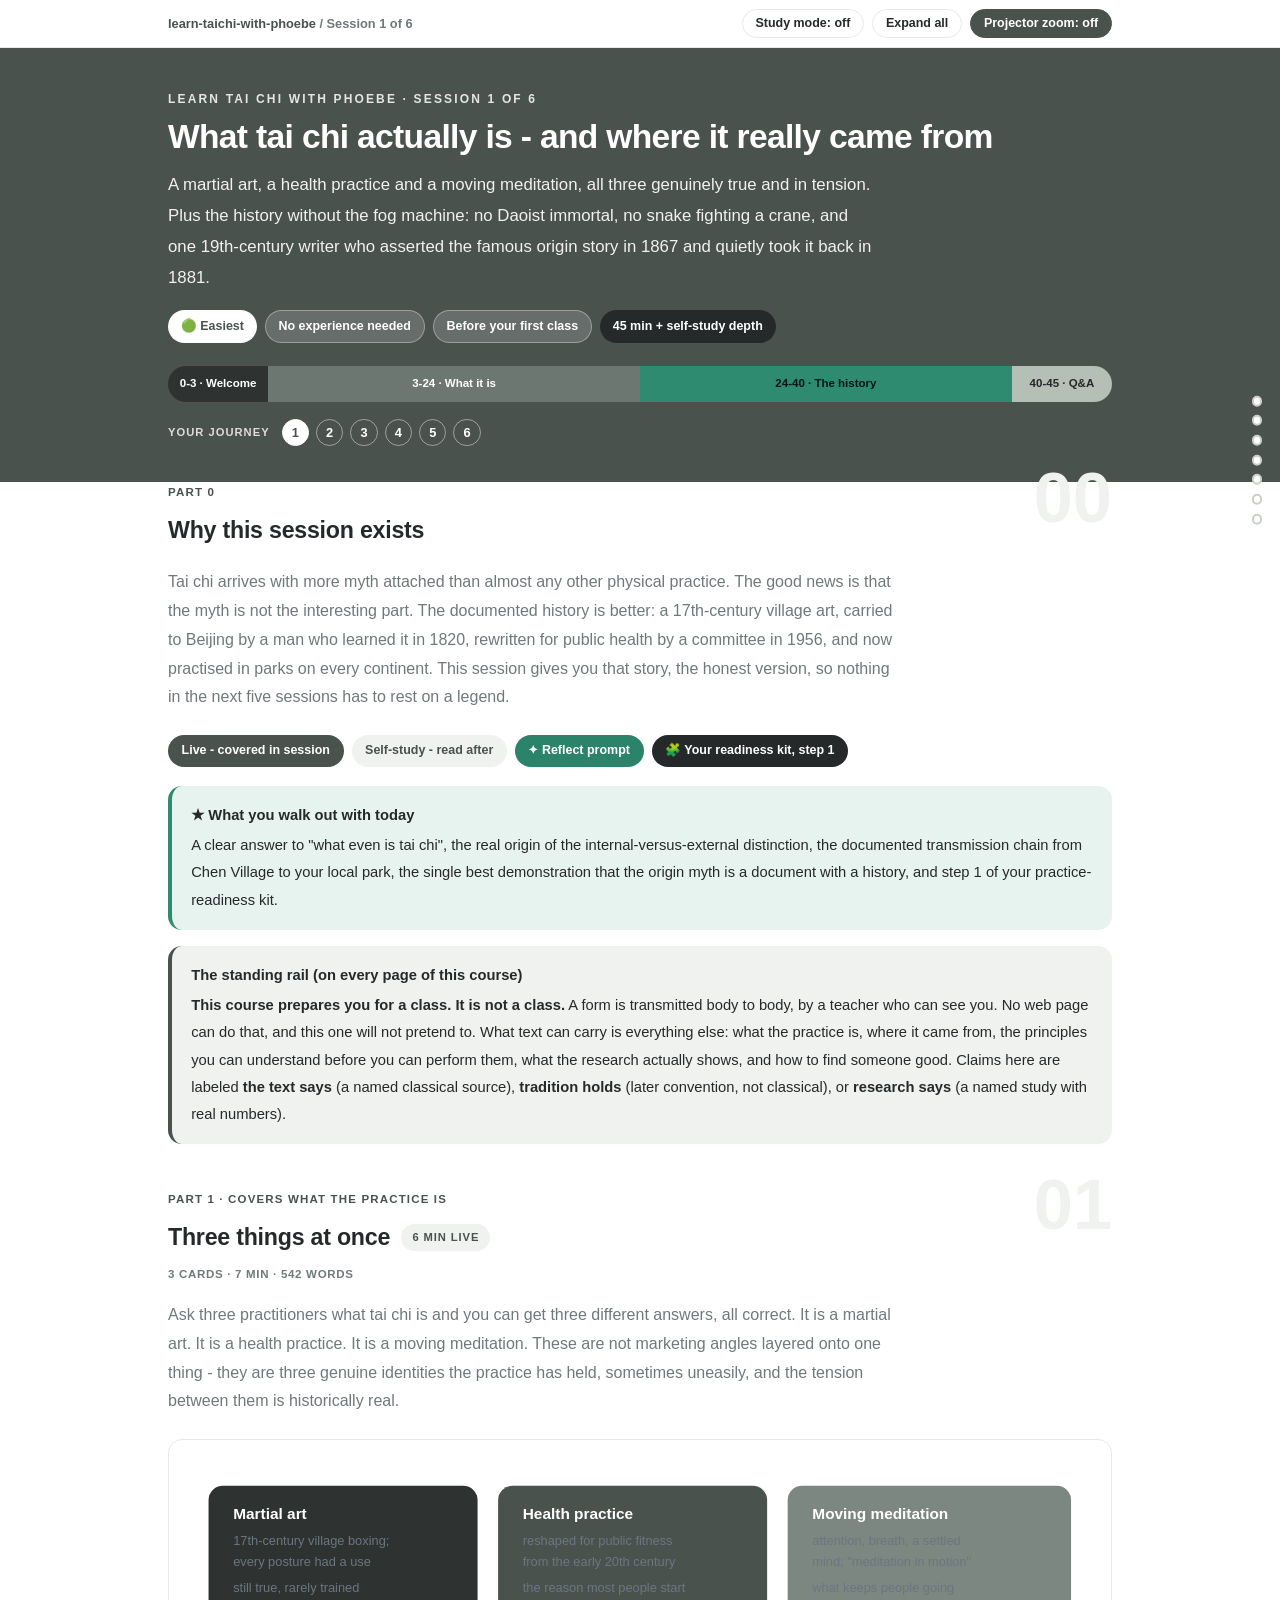
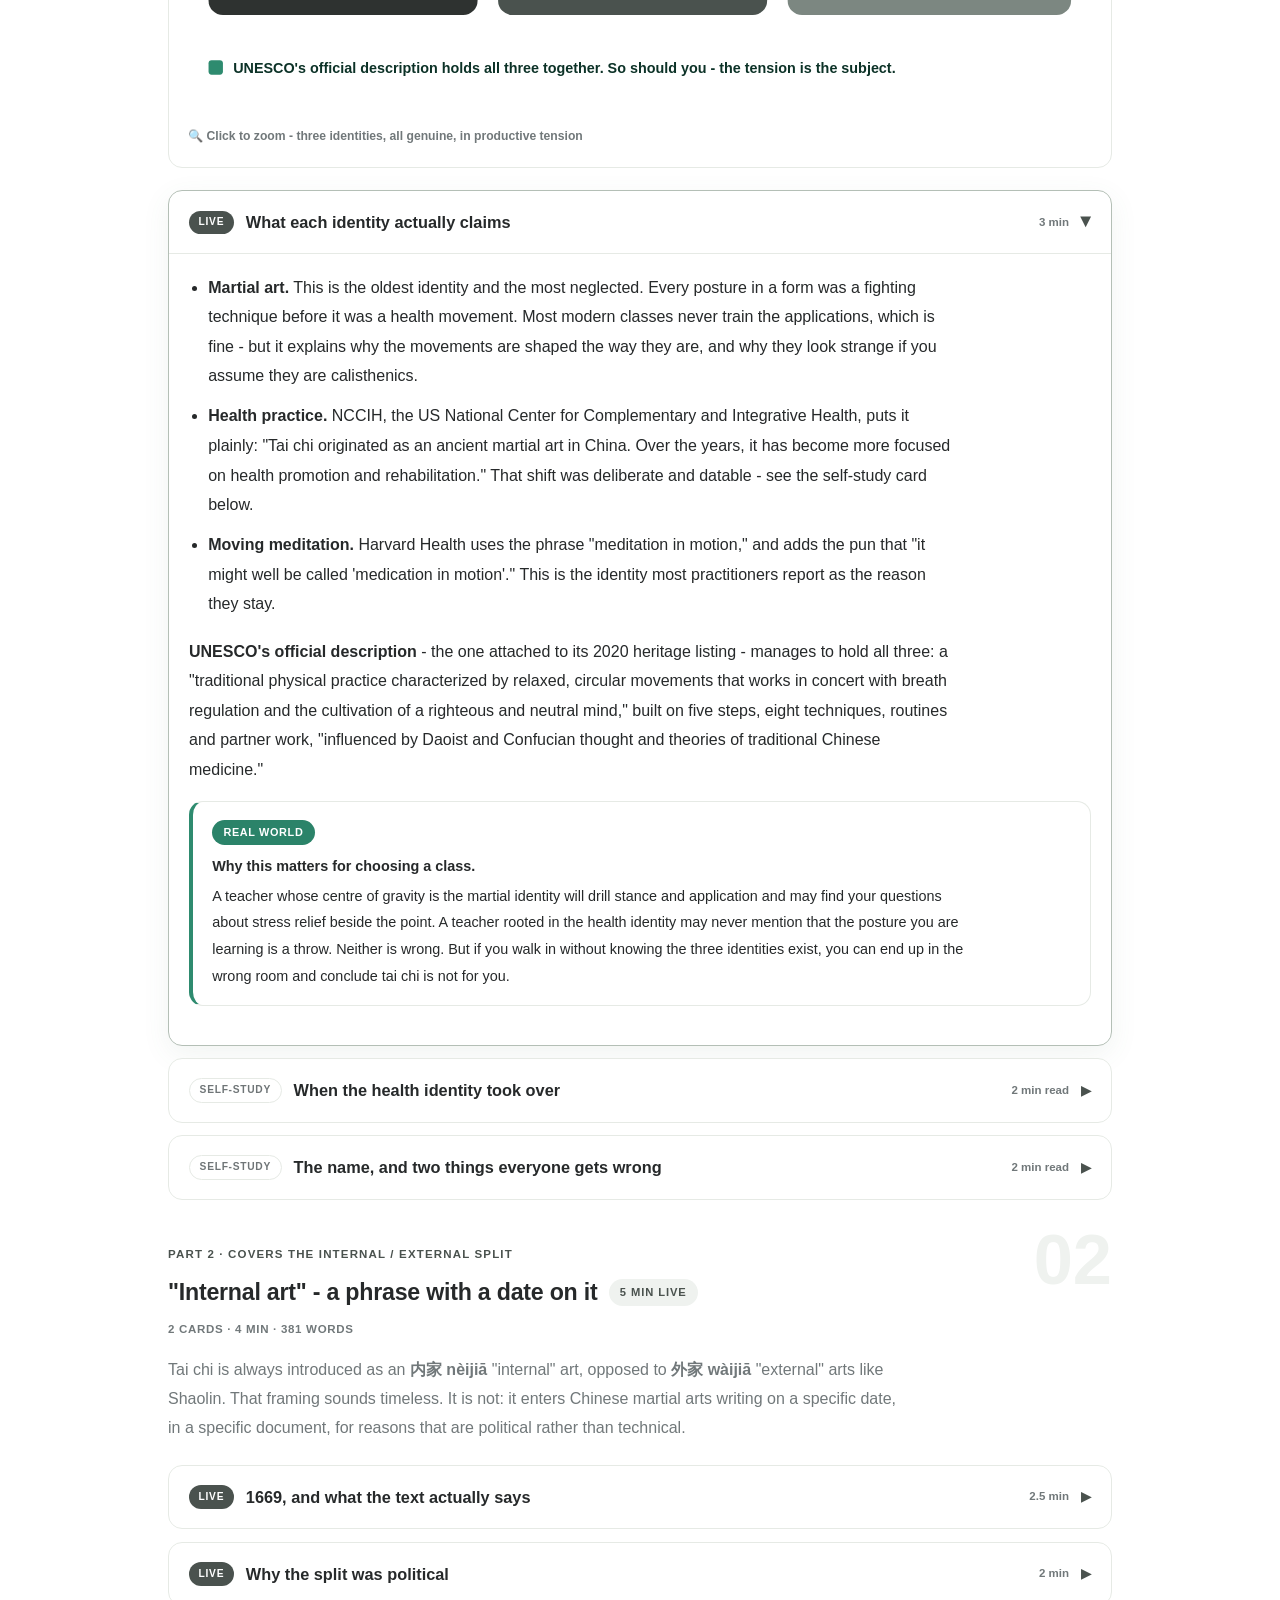
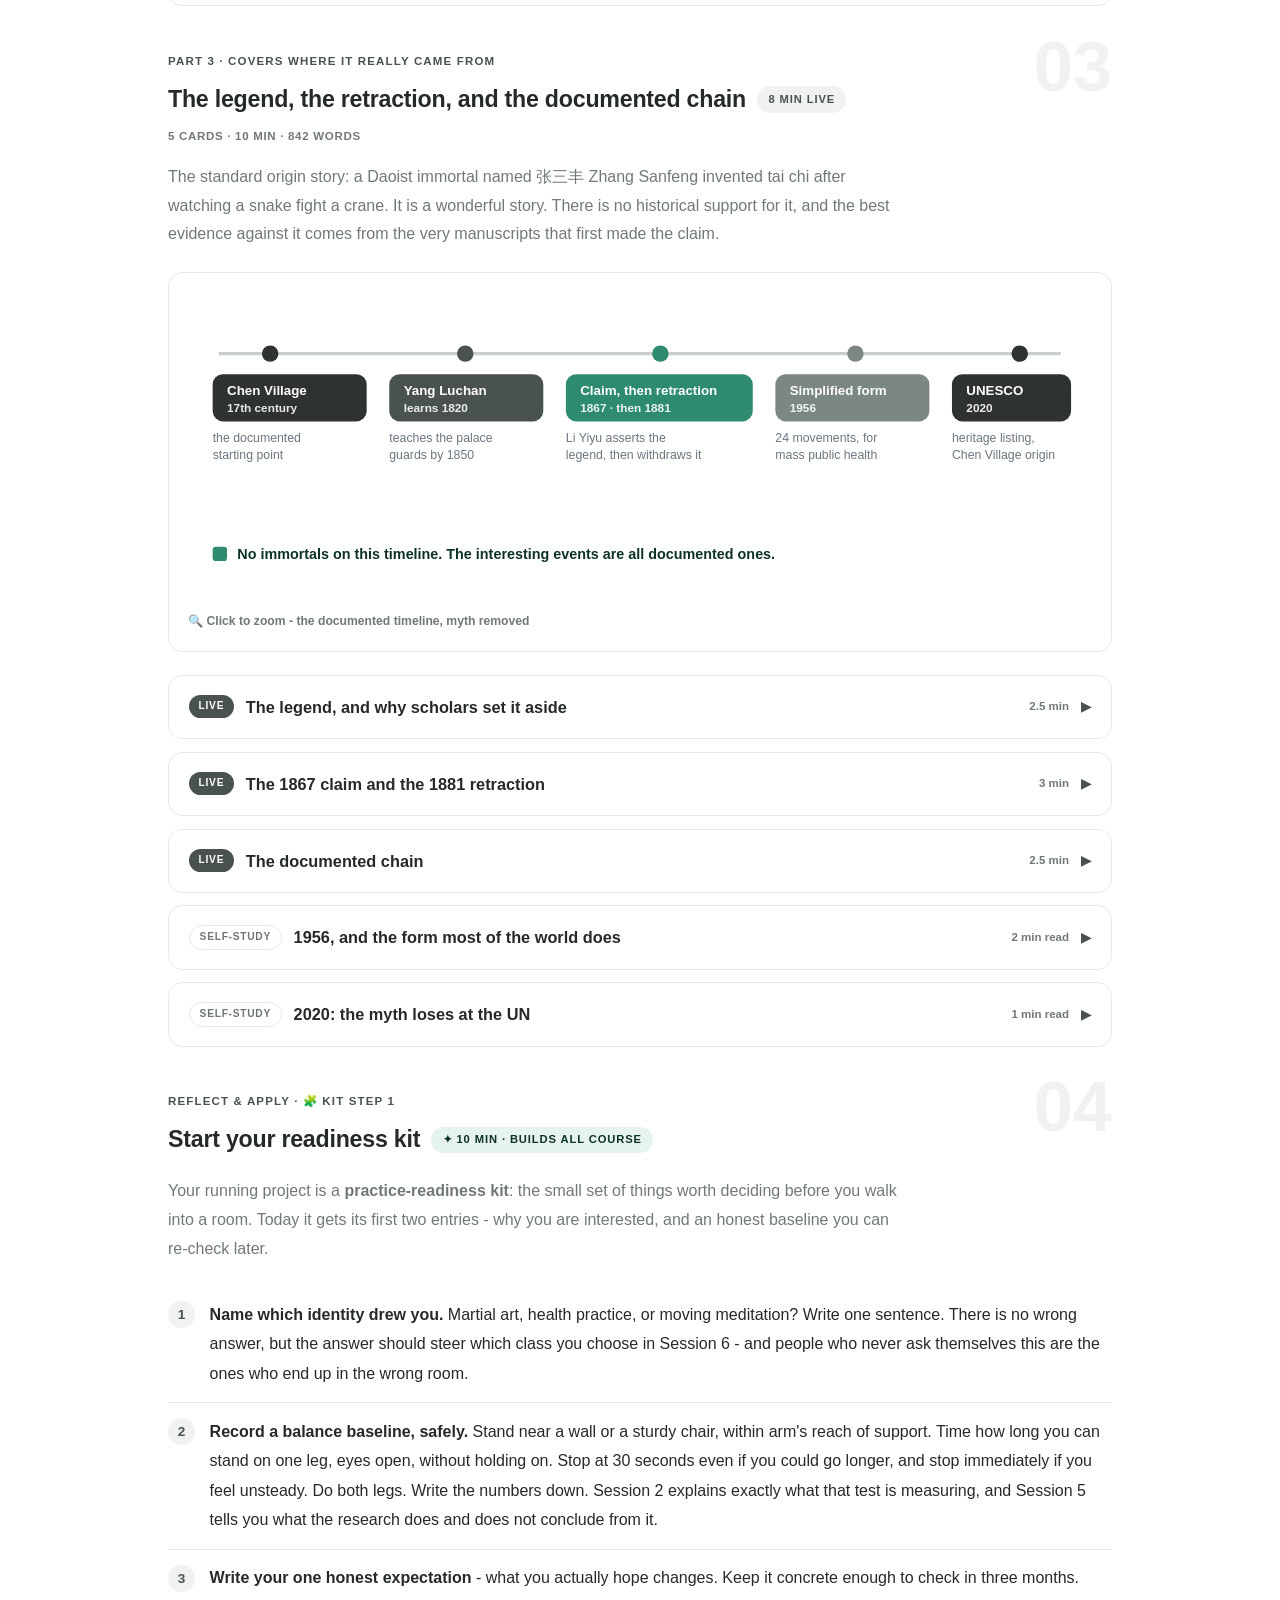
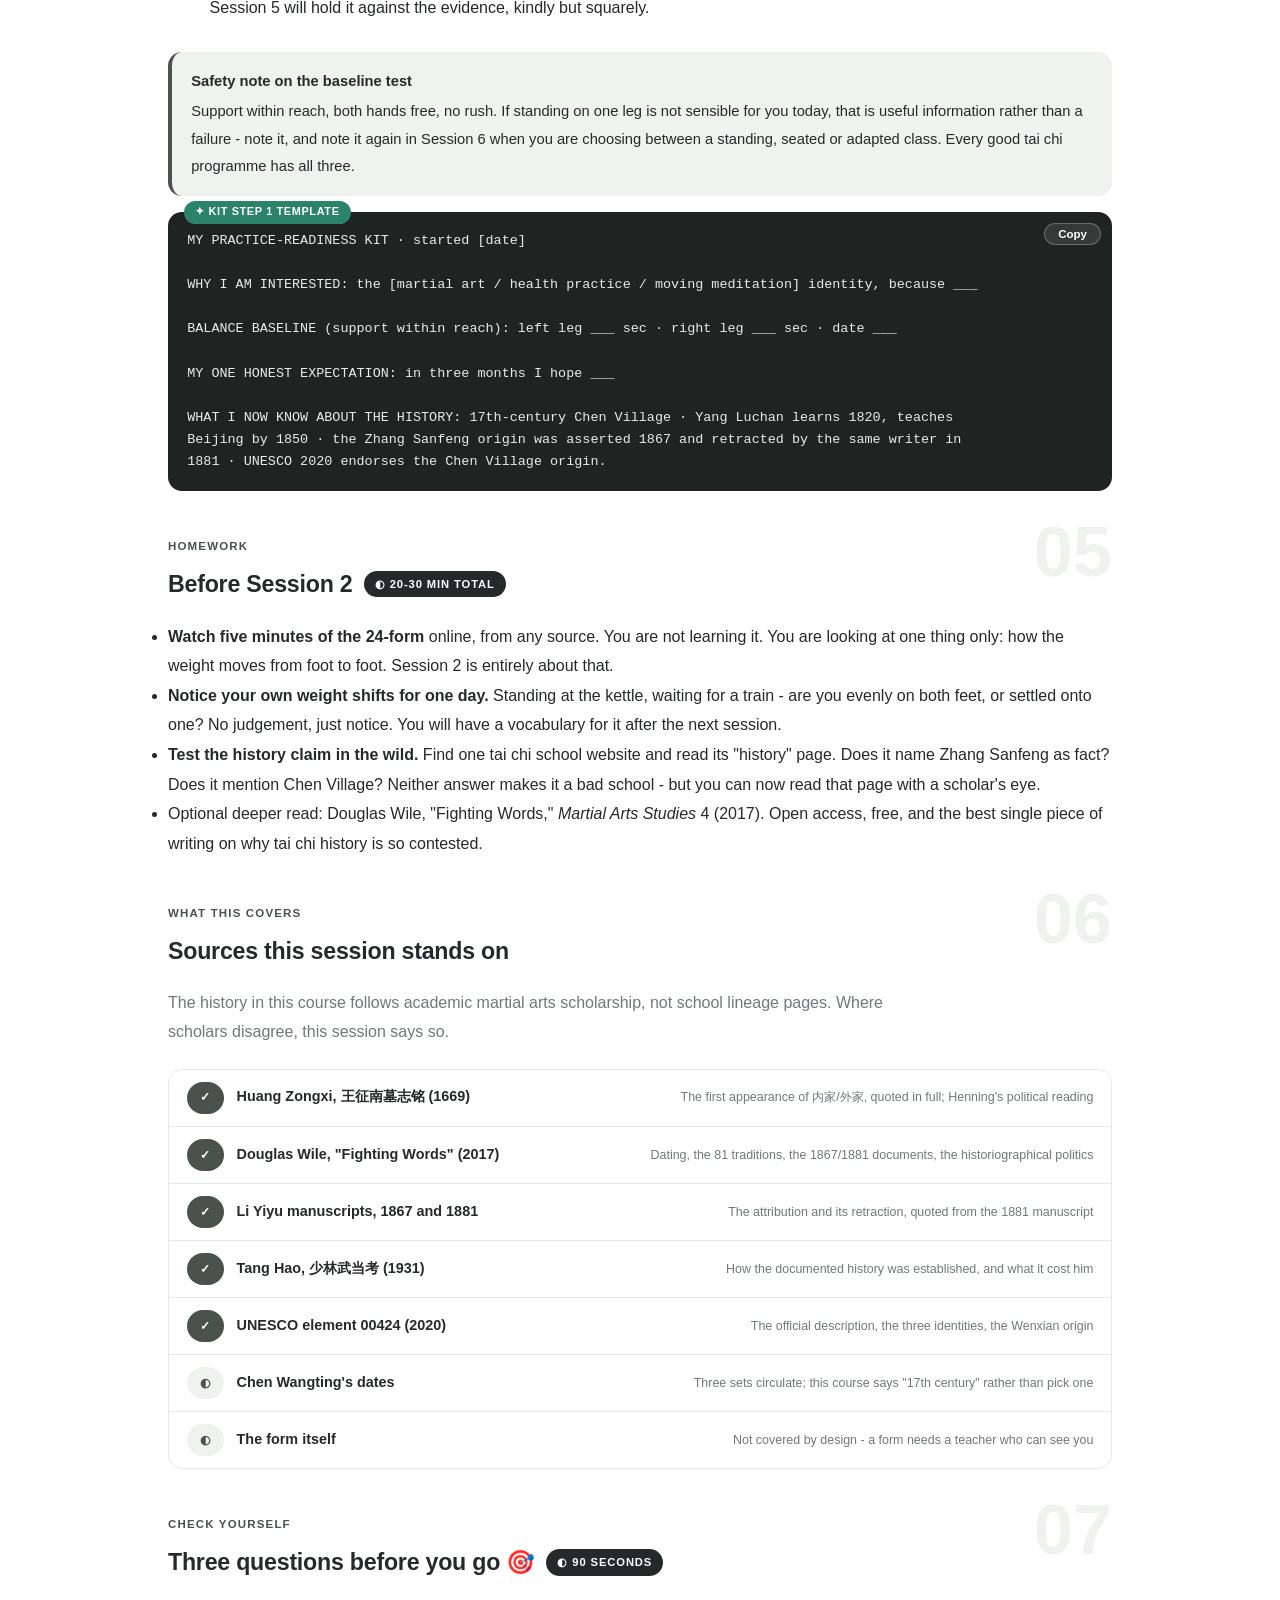
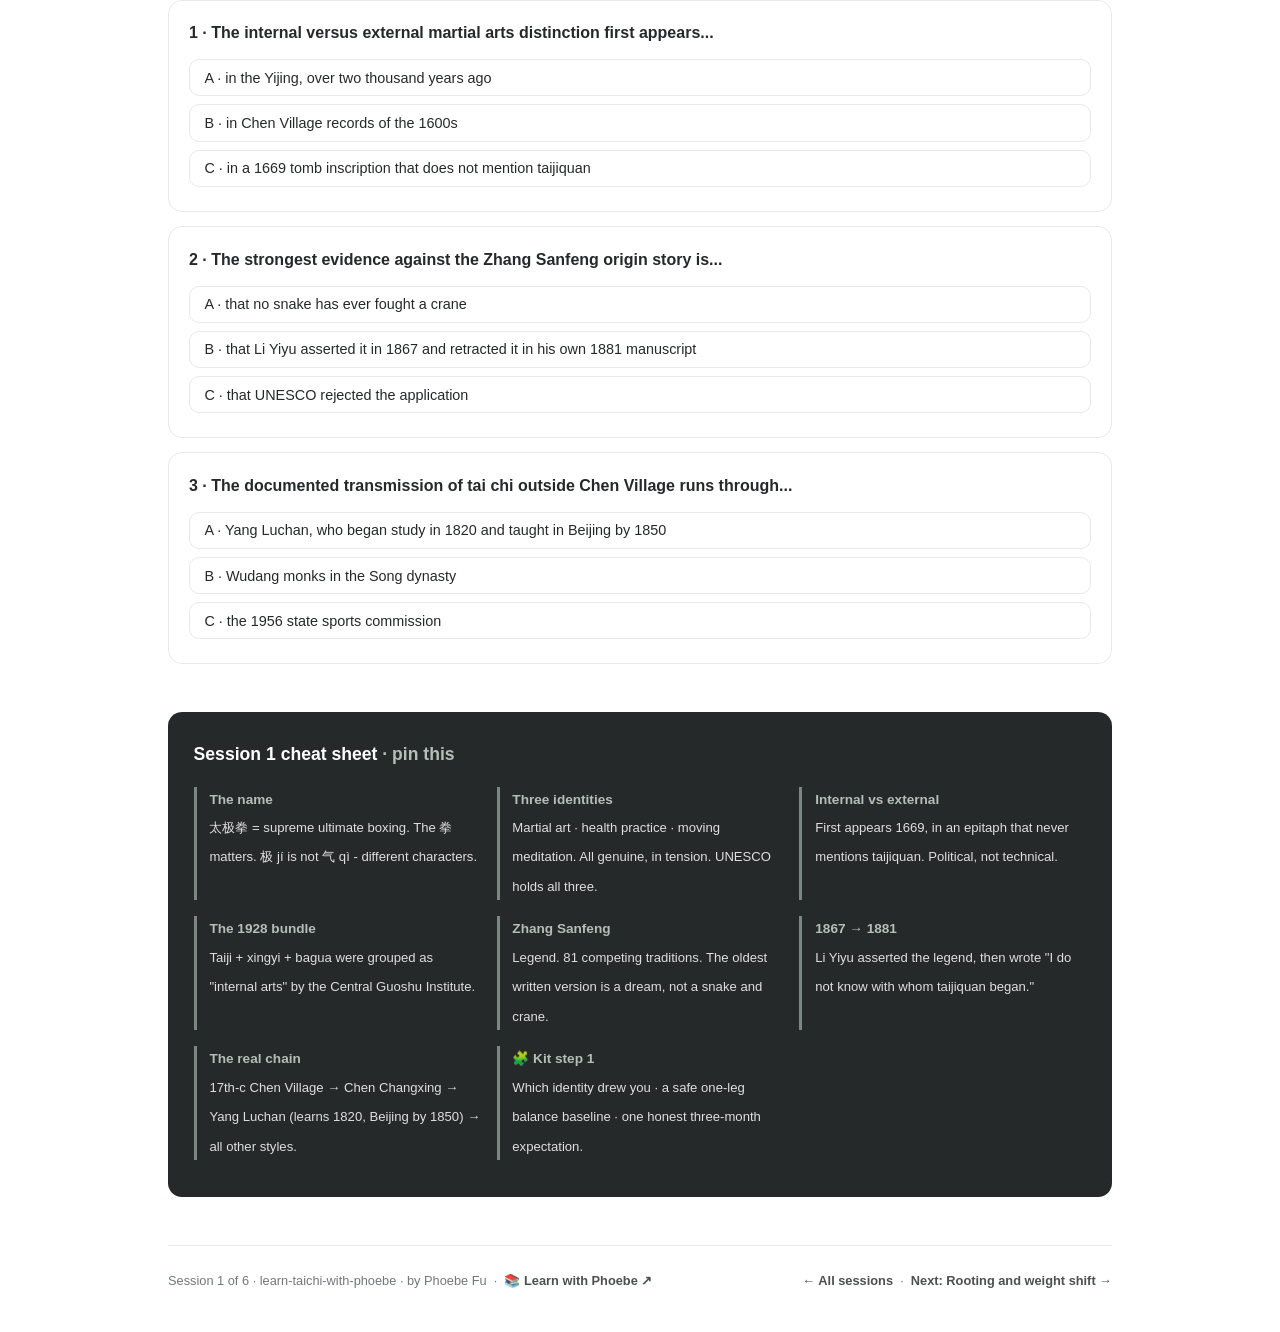
==== commit e1548bee: "Raise every text-on-fill pair to WCAG AA (lowest was 4.5:1) 3 rule(s) drew text on a solid fill belo" ====
--- a/courses/01-what-it-is.html
+++ b/courses/01-what-it-is.html
@@ -19,7 +19,7 @@
 <meta name="twitter:image" content="https://phoebefu6.github.io/learn-taichi-with-phoebe/assets/og-cover.png">
 <!-- social:end -->
 <title>Session 1 · What tai chi actually is - learn taichi with phoebe</title>
-<link rel="stylesheet" href="../assets/style.css?v=10">
+<link rel="stylesheet" href="../assets/style.css?v=11">
 </head>
 <body>
 
--- a/assets/style.css
+++ b/assets/style.css
@@ -2,6 +2,7 @@
    Accent: indigo #4A524E · Ink: #26292A · Flagship: amber #2E8B6F */
 
 :root {
+  --muted-text: #6F7577;
   --indigo: #4A524E;
   --indigo-deep: #2E3230;
   --indigo-mid: #7C8781;
@@ -176,7 +177,7 @@
   flex: none;
 }
 .mode.live { background: var(--indigo); color: #fff; }
-.mode.self { background: #fff; color: var(--muted); border: 1px solid var(--hairline); }
+.mode.self { background: #fff; color: var(--muted-text); border: 1px solid var(--hairline); }
 
 /* ---------- accordions ---------- */
 details.card {
@@ -686,7 +687,7 @@
 .med-controls { display: flex; flex-wrap: wrap; gap: 14px; margin-top: 14px; }
 .med-group { display: flex; flex-wrap: wrap; gap: 8px; }
 .med-pill {
-  border: 1.5px solid var(--hairline); background: var(--paper); color: var(--muted);
+  border: 1.5px solid var(--hairline); background: var(--paper); color: var(--muted-text);
   border-radius: 999px; padding: 7px 14px; font: 600 0.82rem Inter, sans-serif; cursor: pointer;
   transition: all 0.15s ease;
 }
@@ -726,7 +727,7 @@
 .tc-controls { display: flex; flex-wrap: wrap; gap: 8px; margin-top: 14px; align-items: center; }
 .tc-group { display: flex; flex-wrap: wrap; gap: 8px; }
 .tc-pill {
-  border: 1.5px solid var(--hairline); background: var(--paper); color: var(--muted);
+  border: 1.5px solid var(--hairline); background: var(--paper); color: var(--muted-text);
   border-radius: 999px; padding: 7px 14px; font: 600 0.82rem Inter, sans-serif; cursor: pointer;
   transition: all 0.15s ease;
 }
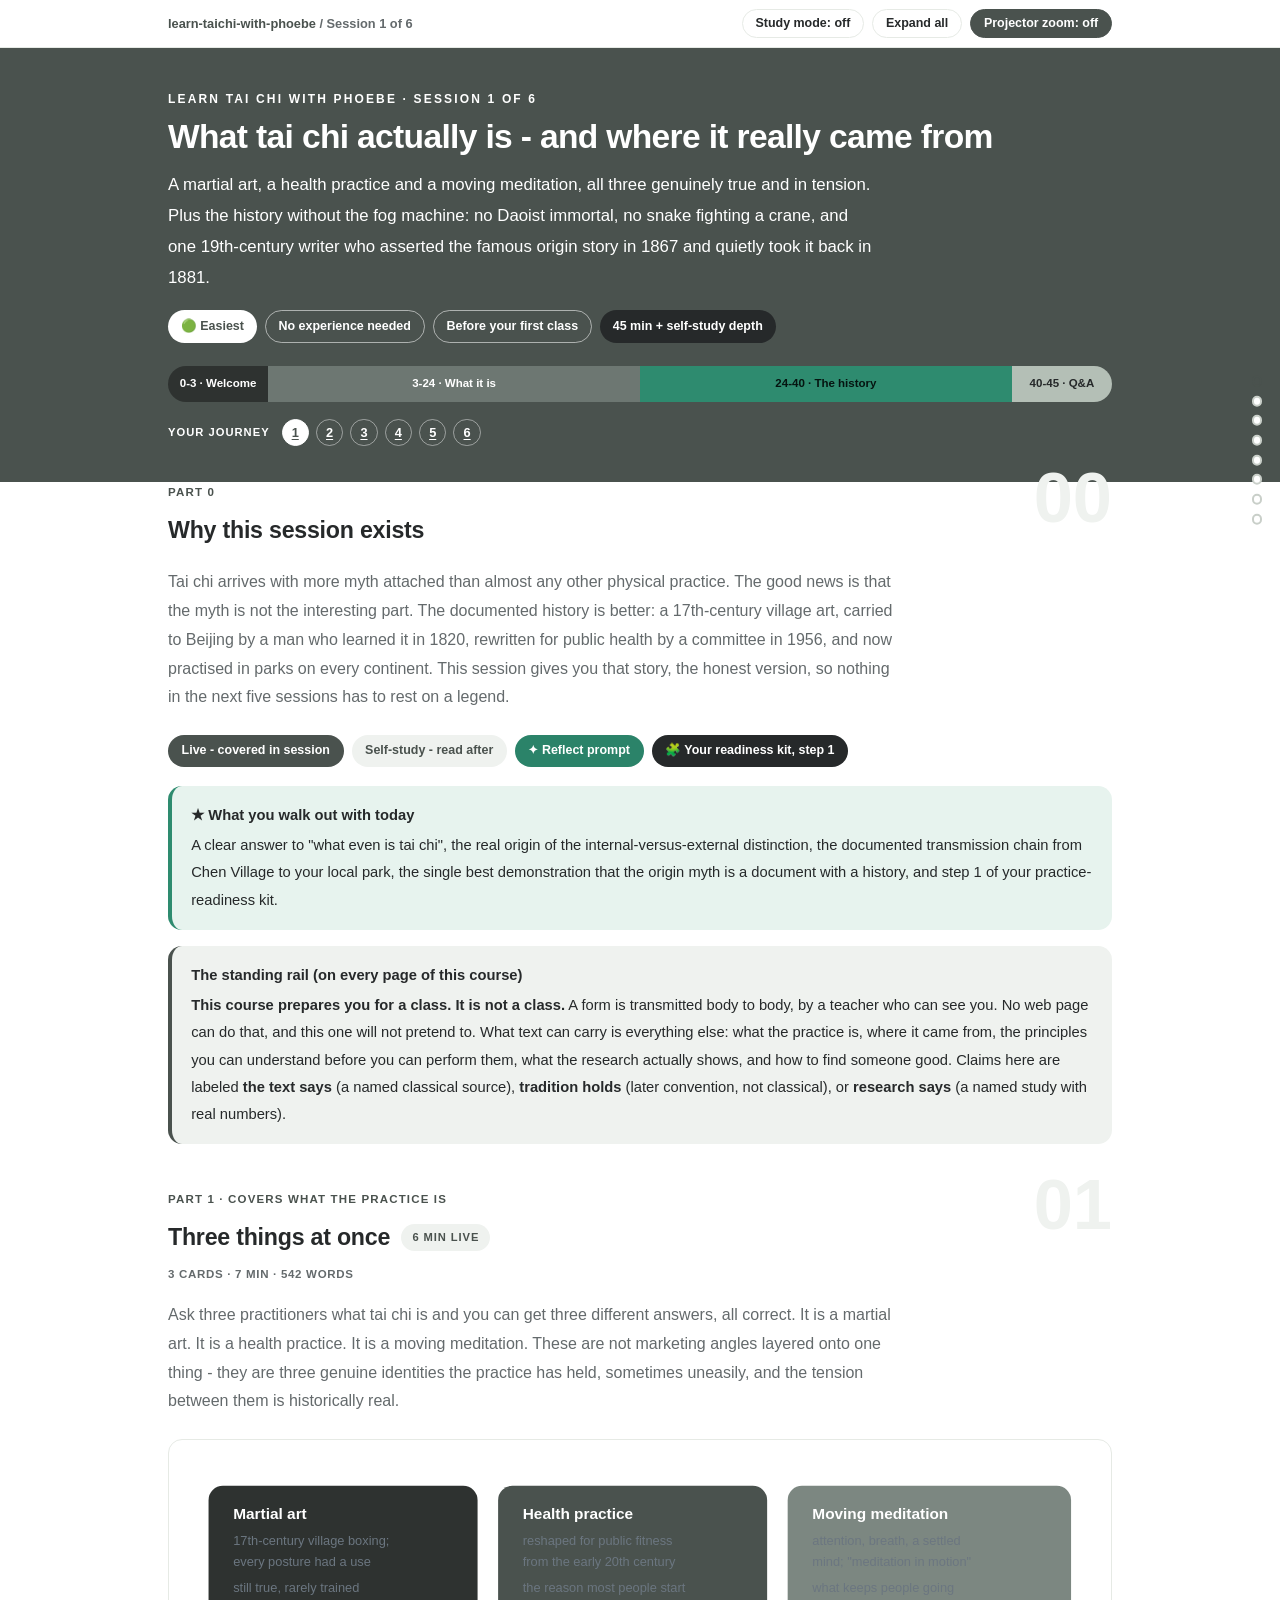
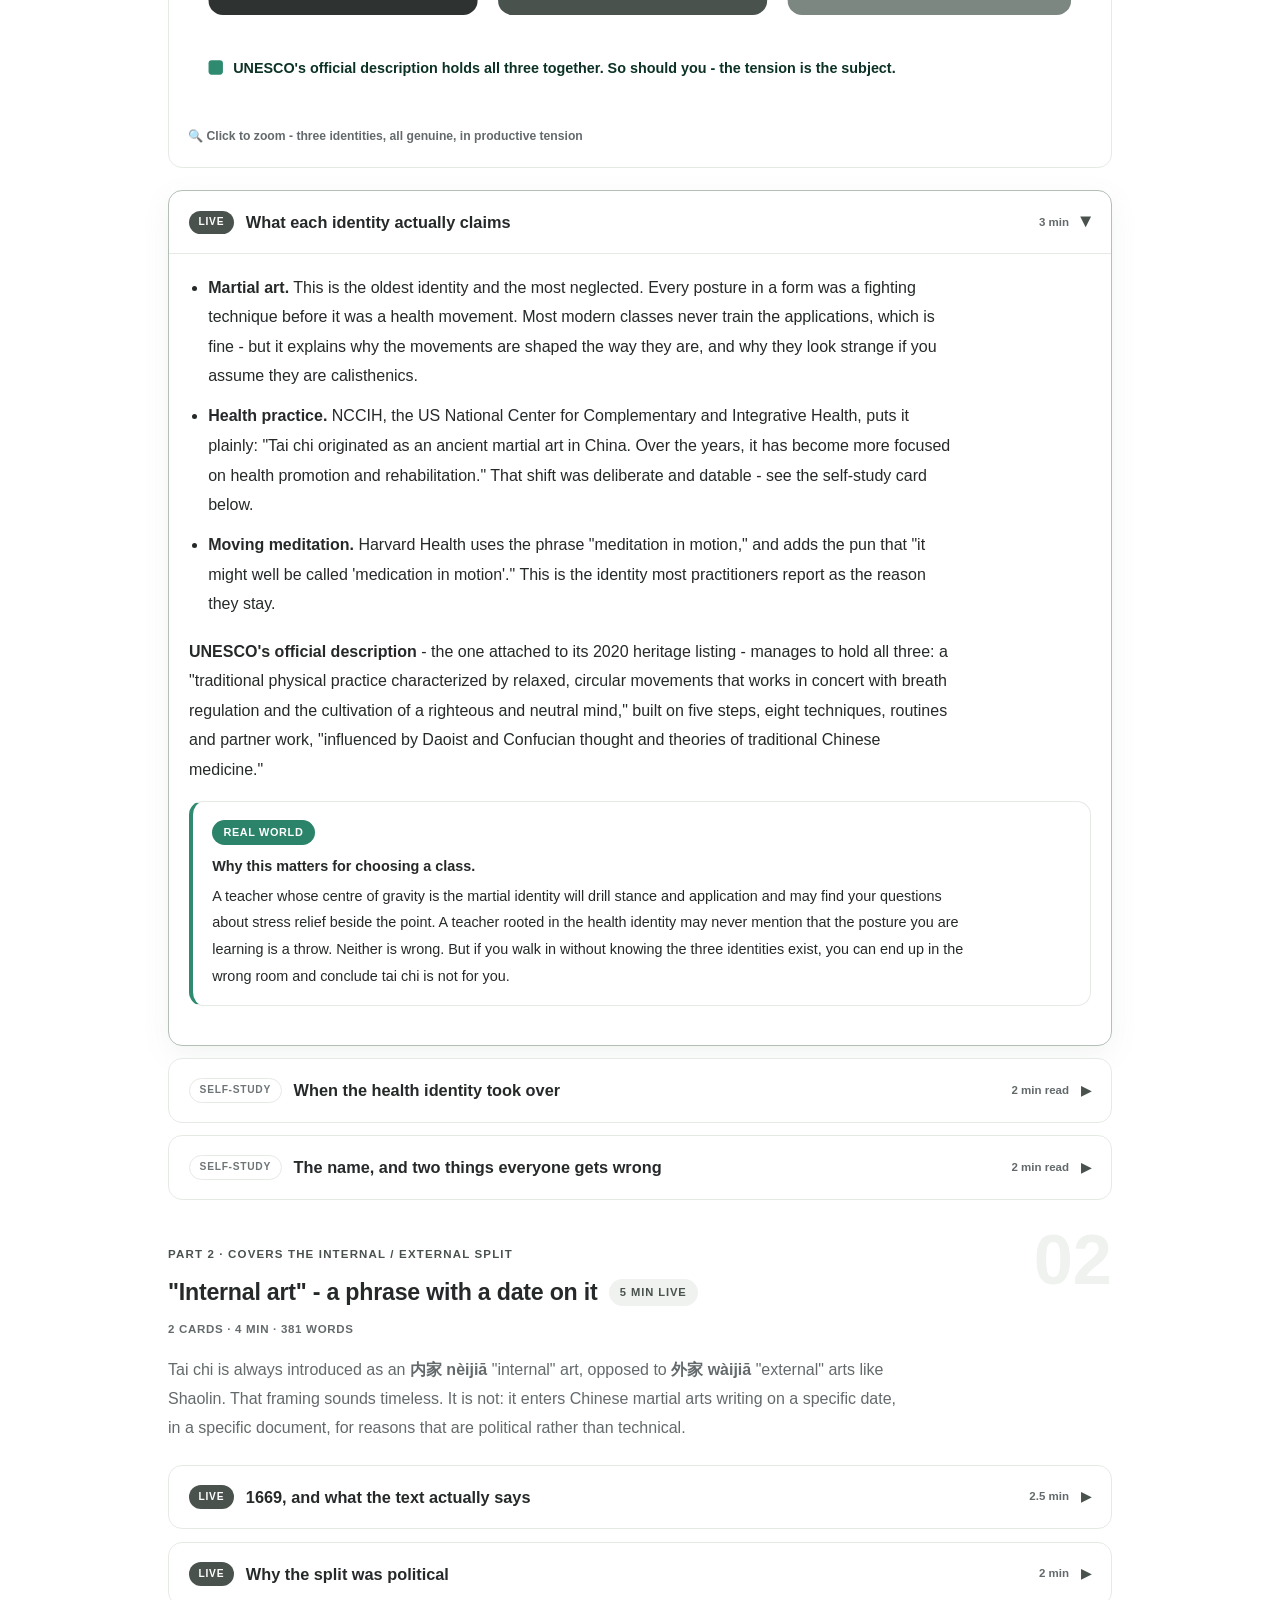
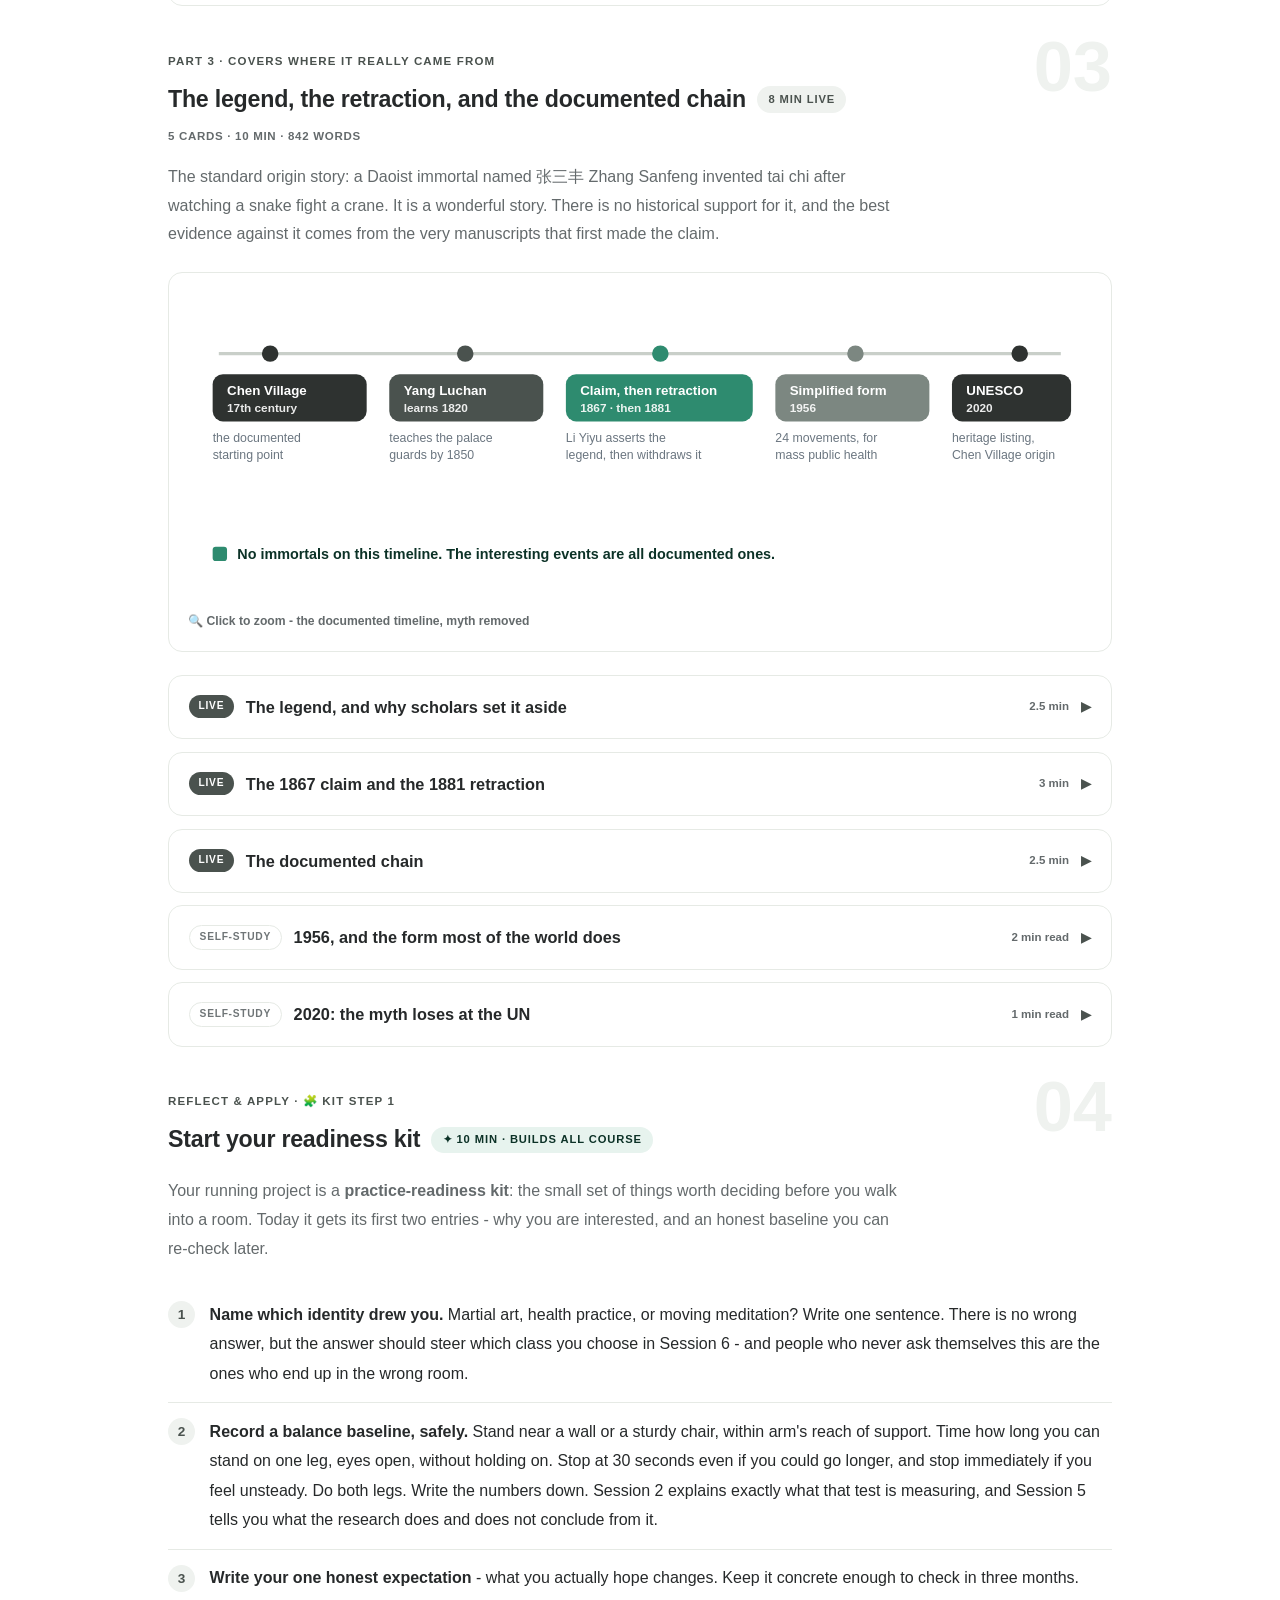
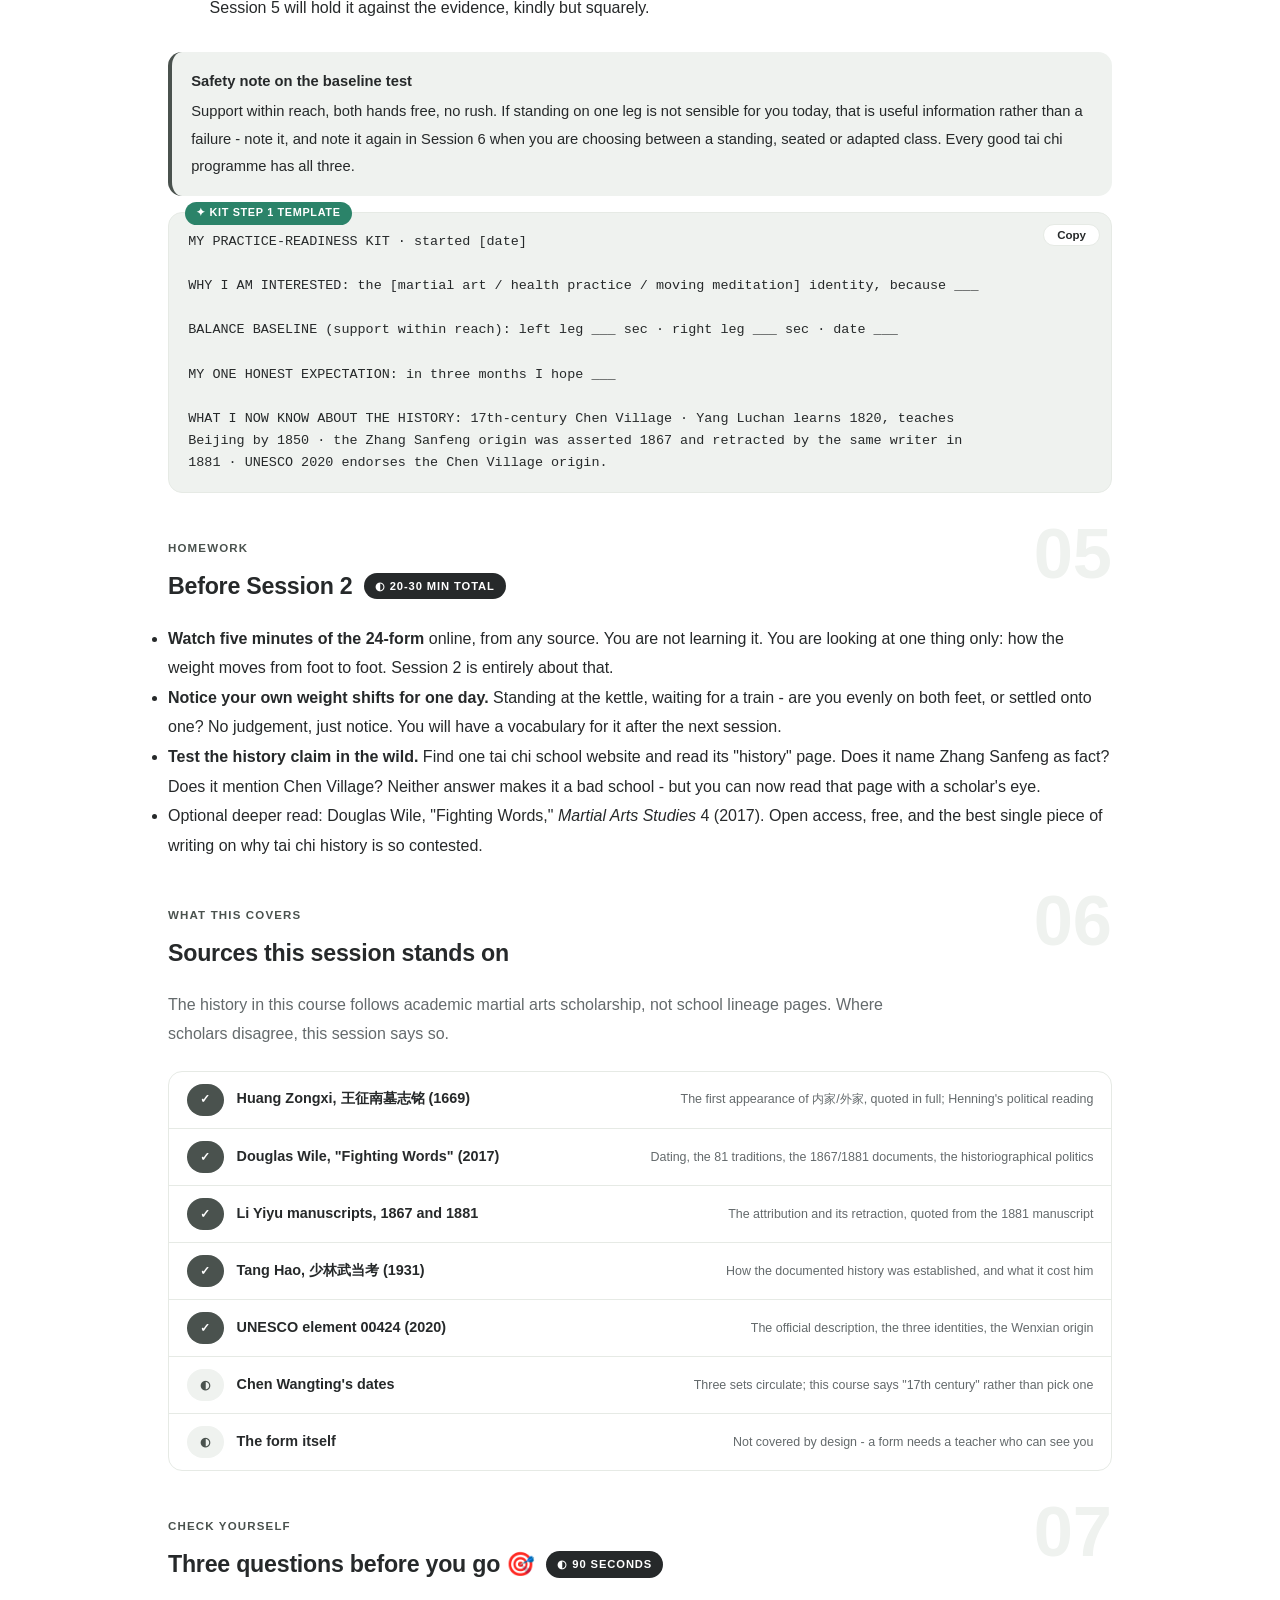
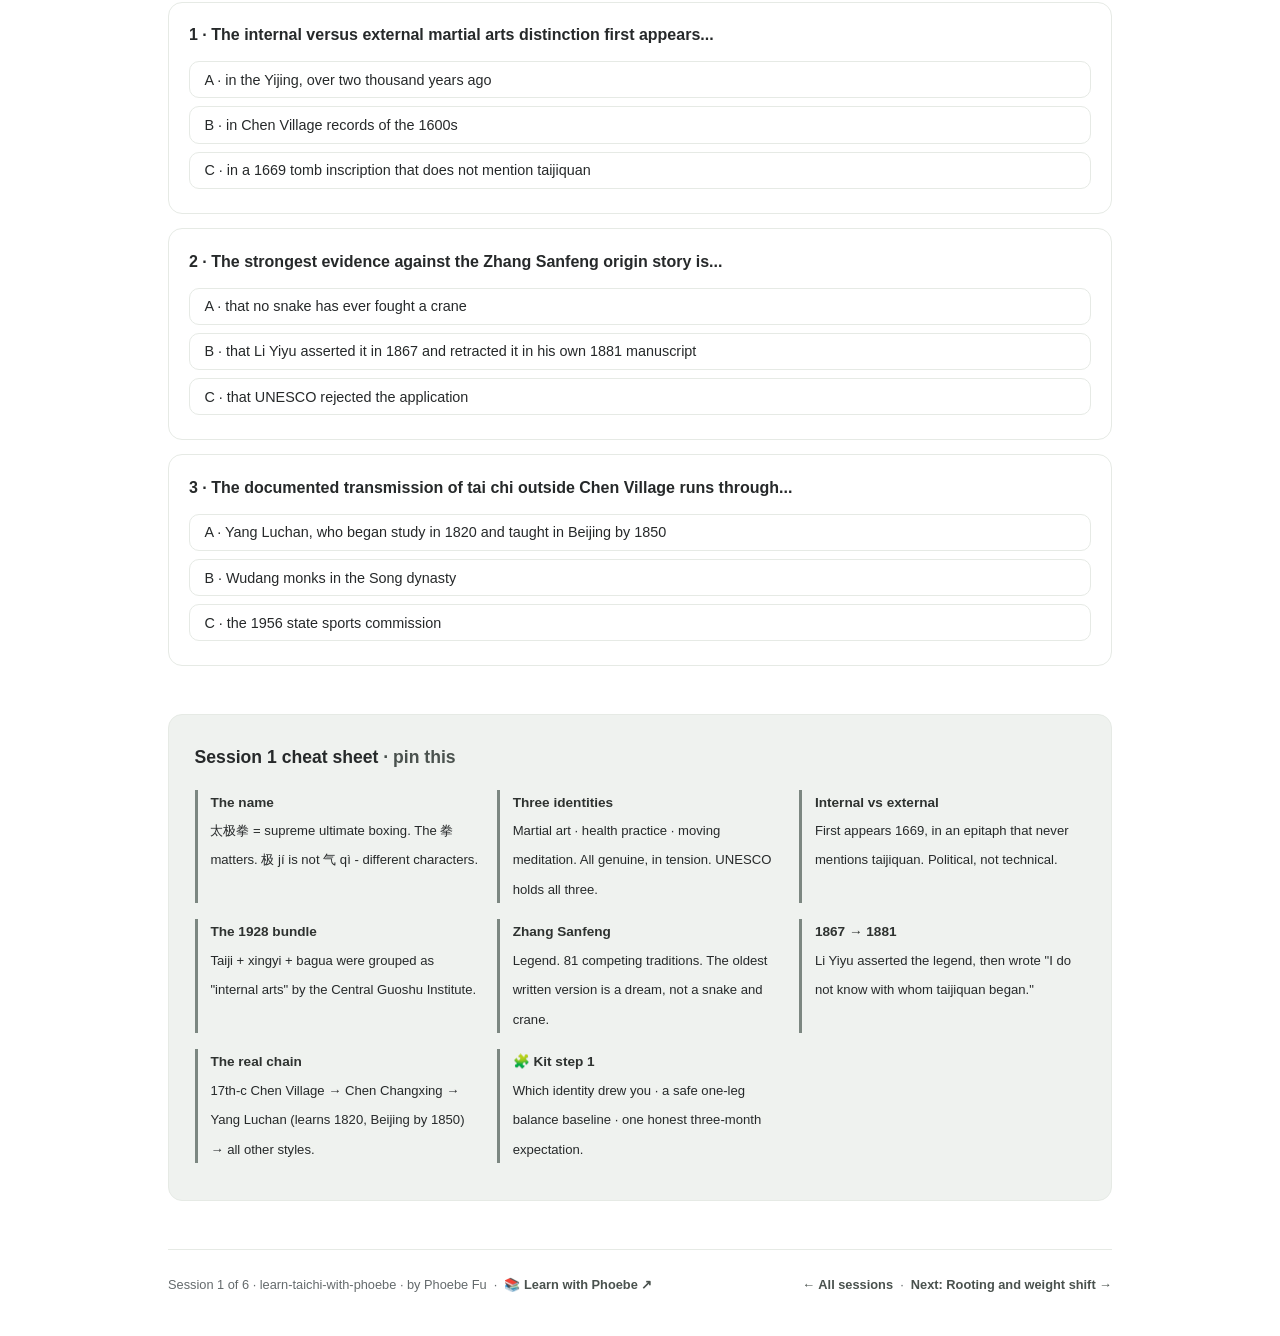
==== commit 224aab55: "Light surfaces everywhere: lightbox, cheat panel, code boxes; contrast and phone-width fixes Every d" ====
--- a/courses/01-what-it-is.html
+++ b/courses/01-what-it-is.html
@@ -19,7 +19,7 @@
 <meta name="twitter:image" content="https://phoebefu6.github.io/learn-taichi-with-phoebe/assets/og-cover.png">
 <!-- social:end -->
 <title>Session 1 · What tai chi actually is - learn taichi with phoebe</title>
-<link rel="stylesheet" href="../assets/style.css?v=11">
+<link rel="stylesheet" href="../assets/style.css?v=27">
 </head>
 <body>
 
@@ -410,6 +410,6 @@
 
 </main>
 
-<script src="../assets/app.js?v=7"></script>
+<script src="../assets/app.js?v=27"></script>
 </body>
 </html>
--- a/assets/style.css
+++ b/assets/style.css
@@ -9,7 +9,7 @@
   --indigo-soft: #B4BFB6;
   --indigo-50: #EFF2EF;
   --ink: #26292A;
-  --muted: #71787A;
+  --muted: #646A6C;
   --faint: #C9CFC9;
   --hairline: #E6EAE5;
   --amber: #2E8B6F;
@@ -17,8 +17,8 @@
   --amber-ink: #0C3227;
   --amber-50: #E7F3EE;
   --paper: #FFFFFF;
-  --code-bg: #1F2422;
-  --code-ink: #E9EDE9;
+  --code-bg: #EFF2EF;
+  --code-ink: #26292A;
   --radius: 14px;
 }
 
@@ -48,7 +48,7 @@
   font-size: .75rem;
   letter-spacing: .18em;
   text-transform: uppercase;
-  opacity: .85;
+  opacity: 1;
   font-weight: 600;
 }
 .masthead h1 {
@@ -59,7 +59,7 @@
   letter-spacing: -.02em;
 }
 .masthead h1 .accent { color: inherit; }
-.masthead .sub { font-size: 1.05rem; opacity: .92; max-width: 44rem; }
+.masthead .sub { font-size: 1.05rem; opacity: 1; max-width: 44rem; }
 
 .chip-row { display: flex; flex-wrap: wrap; gap: .5rem; margin-top: 1.1rem; }
 .chip {
@@ -73,7 +73,7 @@
   white-space: nowrap;
 }
 .chip.level { background: #fff; color: var(--indigo); }
-.chip.audience { background: rgba(255,255,255,.16); color: #fff; border: 1px solid rgba(255,255,255,.35); }
+.chip.audience { background: rgba(255,255,255,.08); color: #fff; border: 1px solid rgba(255,255,255,.35); }
 .chip.time { background: var(--ink); color: #fff; font-variant-numeric: tabular-nums; }
 
 /* ---------- agenda bar ---------- */
@@ -232,7 +232,7 @@
 .pill.light { background: var(--indigo-50); color: var(--indigo); }
 .pill.inkpill { background: var(--ink); color: #fff; }
 .pill.amber, .pill.peach { background: var(--amber-solid); color: #fff; }
-.pill.bare { color: var(--faint); }
+.pill.bare { color: var(--muted); }
 
 /* ---------- 4D grid ---------- */
 .grid-2 { display: grid; grid-template-columns: repeat(auto-fit, minmax(15rem, 1fr)); gap: .8rem; margin: .5rem 0 1rem; }
@@ -261,10 +261,11 @@
 table.clean td:first-child { font-weight: 600; }
 
 /* ---------- prompt boxes ---------- */
-.prompt-box {
+.prompt-box{
   position: relative;
-  background: var(--code-bg);
-  color: var(--code-ink);
+  background: #EFF2EF;
+  border: 1px solid #E6EAE5;
+  color: #26292A;
   border-radius: var(--radius);
   padding: 1.1rem 1.2rem;
   margin: 1rem 0 1.2rem;
@@ -274,12 +275,12 @@
   white-space: pre-wrap;
   word-break: break-word;
 }
-.prompt-box .label {
+.prompt-box .label{
   position: absolute;
   top: -0.7rem;
   left: 1rem;
-  background: var(--indigo);
-  color: #fff;
+  background: #4A524E;
+  color: #FFFFFF;
   font-family: "Inter", -apple-system, sans-serif;
   font-size: .68rem;
   font-weight: 700;
@@ -290,13 +291,13 @@
 }
 .prompt-box.bad .label { background: var(--faint); color: var(--ink); }
 .prompt-box.good .label { background: var(--amber-solid); color: #fff; }
-.copy-btn {
+.copy-btn{
   position: absolute;
   top: .7rem;
   right: .7rem;
-  background: rgba(255,255,255,.1);
-  border: 1px solid rgba(255,255,255,.25);
-  color: #fff;
+  background: #FFFFFF;
+  border: 1px solid #E6EAE5;
+  color: #26292A;
   border-radius: 999px;
   padding: .25rem .8rem;
   font-size: .72rem;
@@ -305,7 +306,7 @@
   font-family: "Inter", -apple-system, sans-serif;
   transition: background .15s ease;
 }
-.copy-btn:hover { background: rgba(255,255,255,.22); }
+.copy-btn:hover { background: #E6EAE5; }
 .copy-btn.copied { background: var(--amber-solid); border-color: var(--amber-solid); color: #fff; }
 
 /* ---------- demo steps ---------- */
@@ -395,11 +396,11 @@
   gap: .4rem;
 }
 
-.lightbox {
+.lightbox{
   position: fixed;
   inset: 0;
   z-index: 100;
-  background: rgba(41,46,40,.9);
+  background: rgba(255,255,255,.97);
   display: none;
   align-items: center;
   justify-content: center;
@@ -407,8 +408,10 @@
   cursor: zoom-out;
 }
 .lightbox.open { display: flex; }
-.lightbox .inner {
+.lightbox .inner{
   background: #fff;
+  border: 1px solid #E6EAE5;
+  box-shadow: 0 10px 40px rgba(38,41,42,.14);
   border-radius: var(--radius);
   padding: 2rem;
   max-width: 94vw;
@@ -416,13 +419,12 @@
   overflow: auto;
 }
 .lightbox .inner svg, .lightbox .inner img { width: min(88vw, 70rem); height: auto; }
-.lightbox .close-hint {
+.lightbox .close-hint{
   position: fixed;
   top: 1rem; right: 1.4rem;
-  color: #fff;
+  color: #26292A;
   font-size: .8rem;
   font-weight: 600;
-  opacity: .8;
 }
 
 /* ---------- courses covered ---------- */
@@ -441,19 +443,20 @@
 .covered-row .note { margin-left: auto; color: var(--muted); font-size: .78rem; text-align: right; }
 
 /* ---------- cheat sheet footer ---------- */
-.cheat {
-  background: var(--ink);
-  color: #fff;
+.cheat{
+  background: #EFF2EF;
+  border: 1px solid #E6EAE5;
+  color: #26292A;
   border-radius: var(--radius);
   padding: 1.6rem 1.6rem 1.3rem;
   margin-top: 3rem;
 }
 .cheat h3 { font-size: 1.1rem; margin-bottom: 1rem; }
-.cheat h3 span { color: var(--indigo-soft); }
+.cheat h3 span { color: #4A524E; }
 .cheat .grid-2 { gap: 1rem; }
 .cheat .cheat-item { border-left: 3px solid var(--indigo-mid); padding-left: .8rem; }
-.cheat .cheat-item b { display: block; font-size: .85rem; color: var(--indigo-soft); }
-.cheat .cheat-item span { font-size: .82rem; opacity: .85; }
+.cheat .cheat-item b { display: block; font-size: .85rem; color: #2E3230; }
+.cheat .cheat-item span { font-size: .82rem; color: #26292A; }
 
 footer.pagefoot {
   border-top: 1px solid var(--hairline);
@@ -548,7 +551,7 @@
   margin-top: 1.1rem;
   flex-wrap: wrap;
 }
-.journey .jlabel { font-size: .7rem; font-weight: 700; text-transform: uppercase; letter-spacing: .09em; opacity: .8; margin-right: .3rem; }
+.journey .jlabel { font-size: .7rem; font-weight: 700; text-transform: uppercase; letter-spacing: .09em; opacity: 1; margin-right: .3rem; }
 .journey a {
   width: 1.7rem; height: 1.7rem;
   border-radius: 999px;
@@ -885,3 +888,28 @@
   color: var(--pv-flag);
 }
 /* === /LWP-PATCH === */
+
+/* layout-patch-3: phone-width overflow (2026-10-10) */
+.sql-bar { flex-wrap: wrap; }
+@media (max-width: 480px) {
+  .covered-row { flex-wrap: wrap; }
+  .covered-row .note { margin-left: 0; text-align: left; flex-basis: 100%; }
+  details.card summary { flex-wrap: wrap; }
+  details.card summary .mini { white-space: normal; }
+  .wk, .sqlbox, .prompt-box, pre { max-width: 100%; overflow-x: auto; }
+  .mono, code, strong, .note { overflow-wrap: anywhere; }
+  select, input[type=range], label { max-width: 100%; }
+  canvas, svg, img { max-width: 100%; height: auto; }
+  .tree-kids, .tree-node-wrap, .tree-node, .rb-night, .al-row, .gd-field, .tl-row, .sl-row { max-width: 100%; overflow-x: auto; }
+  .tl-cols, .sl-cols, .bb-cols, .ev-cols, [class$="-cols"] { grid-template-columns: 1fr !important; display: grid; }
+  .tl-cols > *, .sl-cols > *, [class$="-cols"] > * { min-width: 0; max-width: 100%; }
+  .mono { white-space: normal; }
+  .er-w, .bb-lab, .tl-lev, .sl-lev { max-width: 100%; white-space: normal; }
+}
+/* contrast-patch-2b */
+.cheat a { color: var(--indigo-deep, var(--ink)); }
+.chip.audience { background: transparent; border-color: rgba(255,255,255,.55); }
+.masthead a, .masthead .sub a { color: #fff; text-decoration: underline; text-underline-offset: 2px; }
+.prompt-box b, .prompt-box strong { color: var(--indigo-deep, var(--ink)); }
+.prompt-box span, .prompt-box em, .prompt-box i { color: inherit; }
+.pp-stamp i { color: var(--ink); }
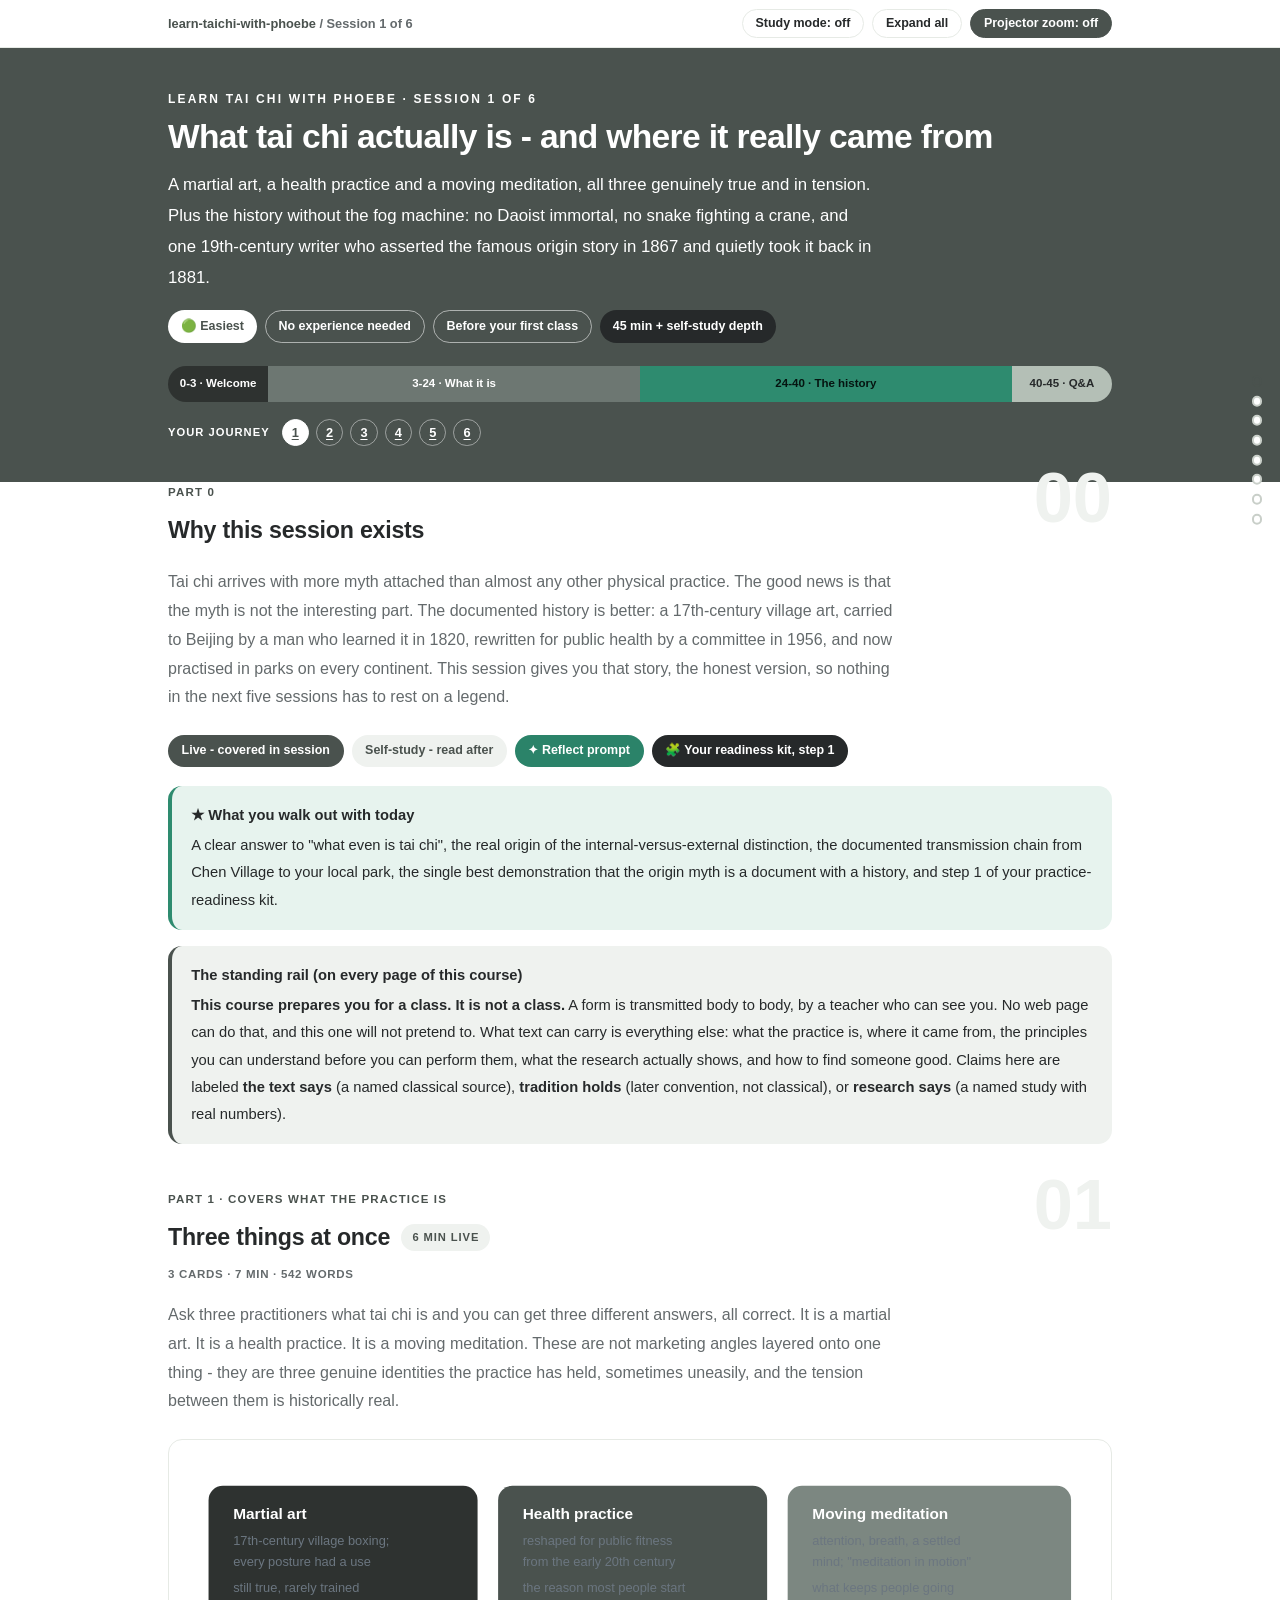
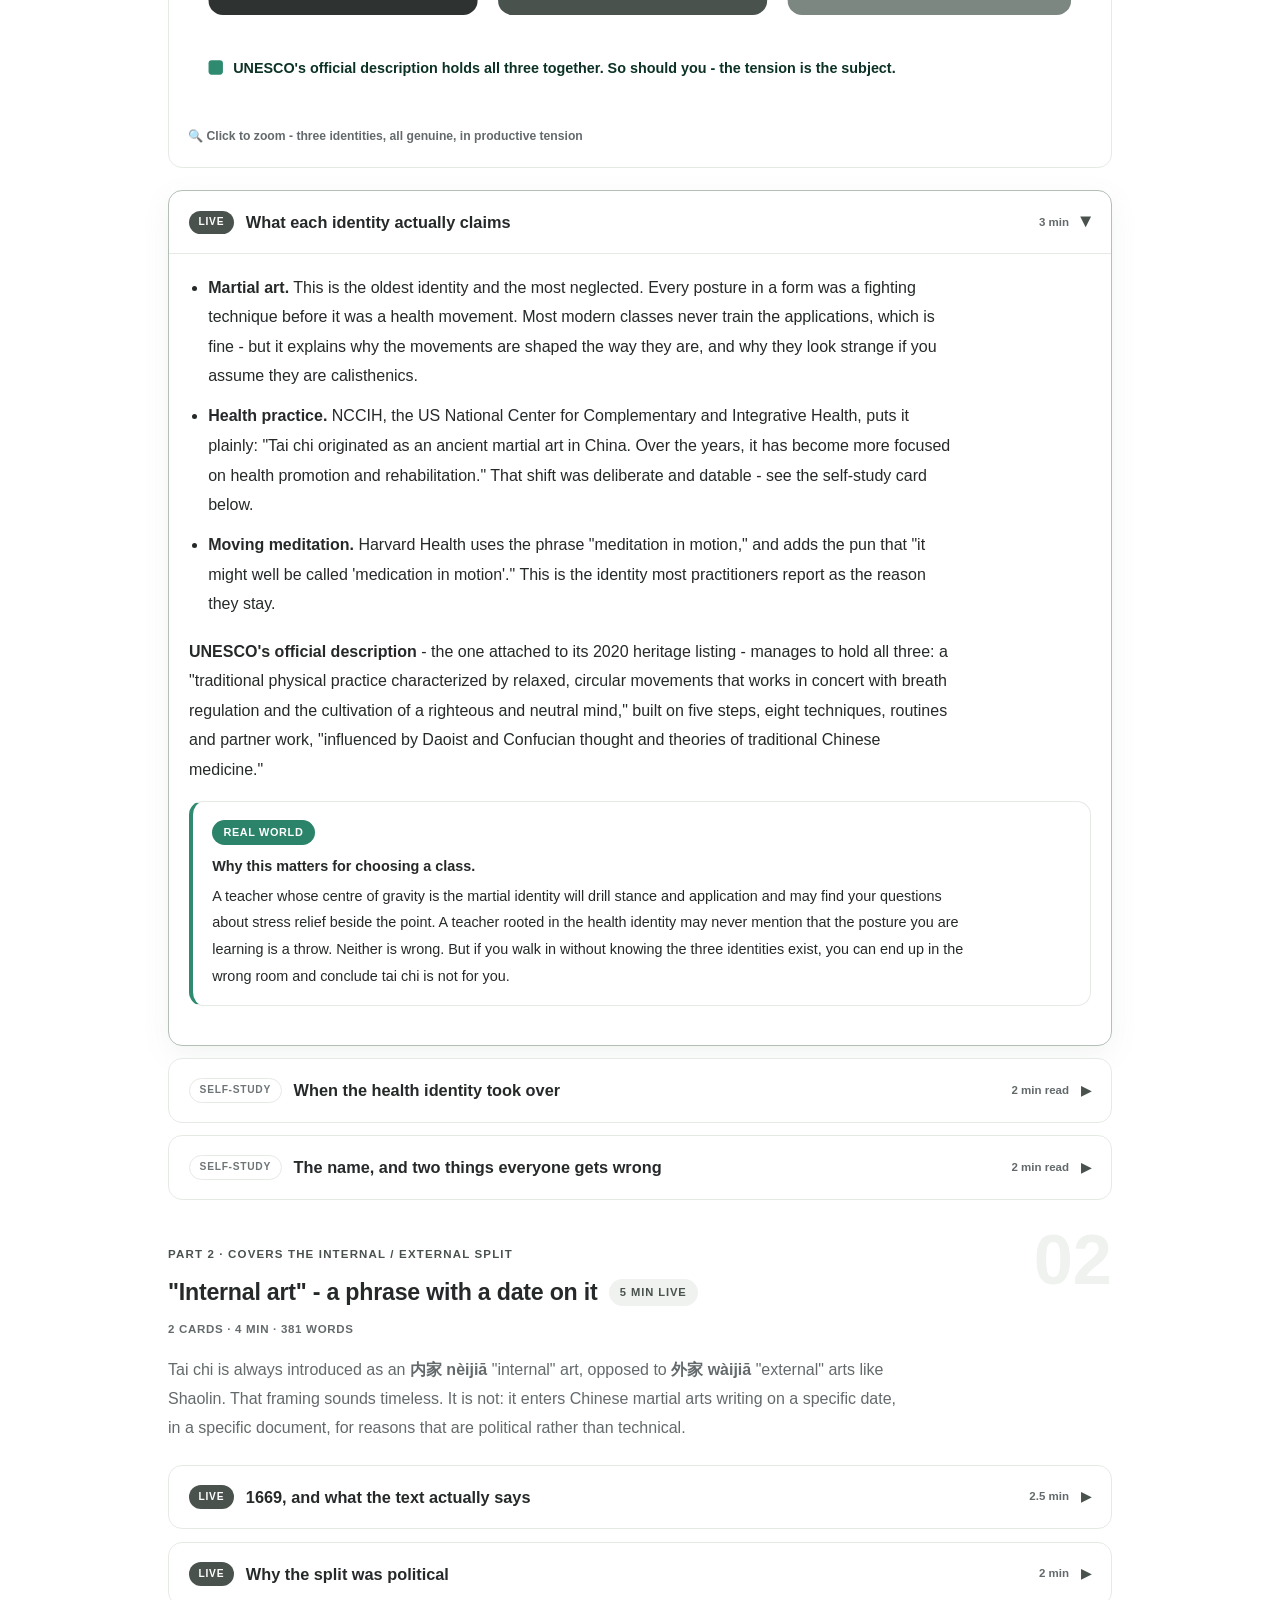
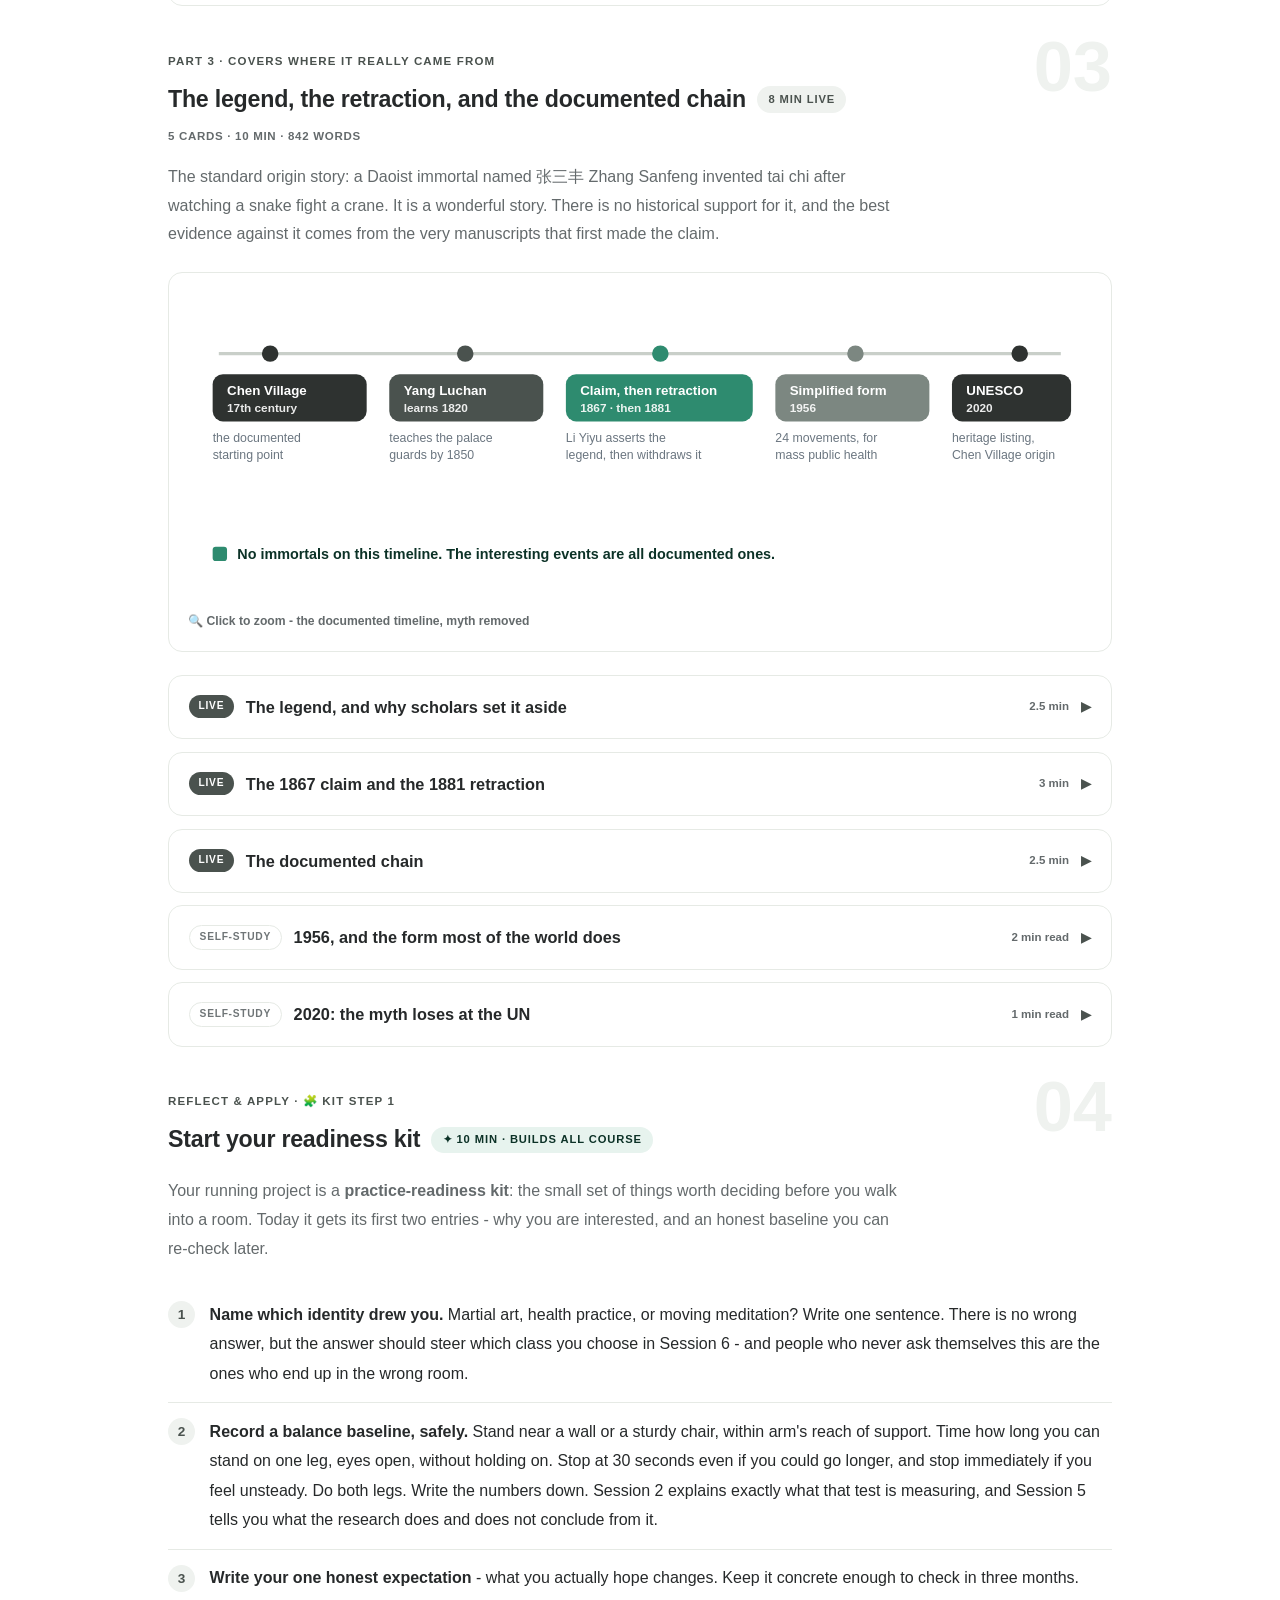
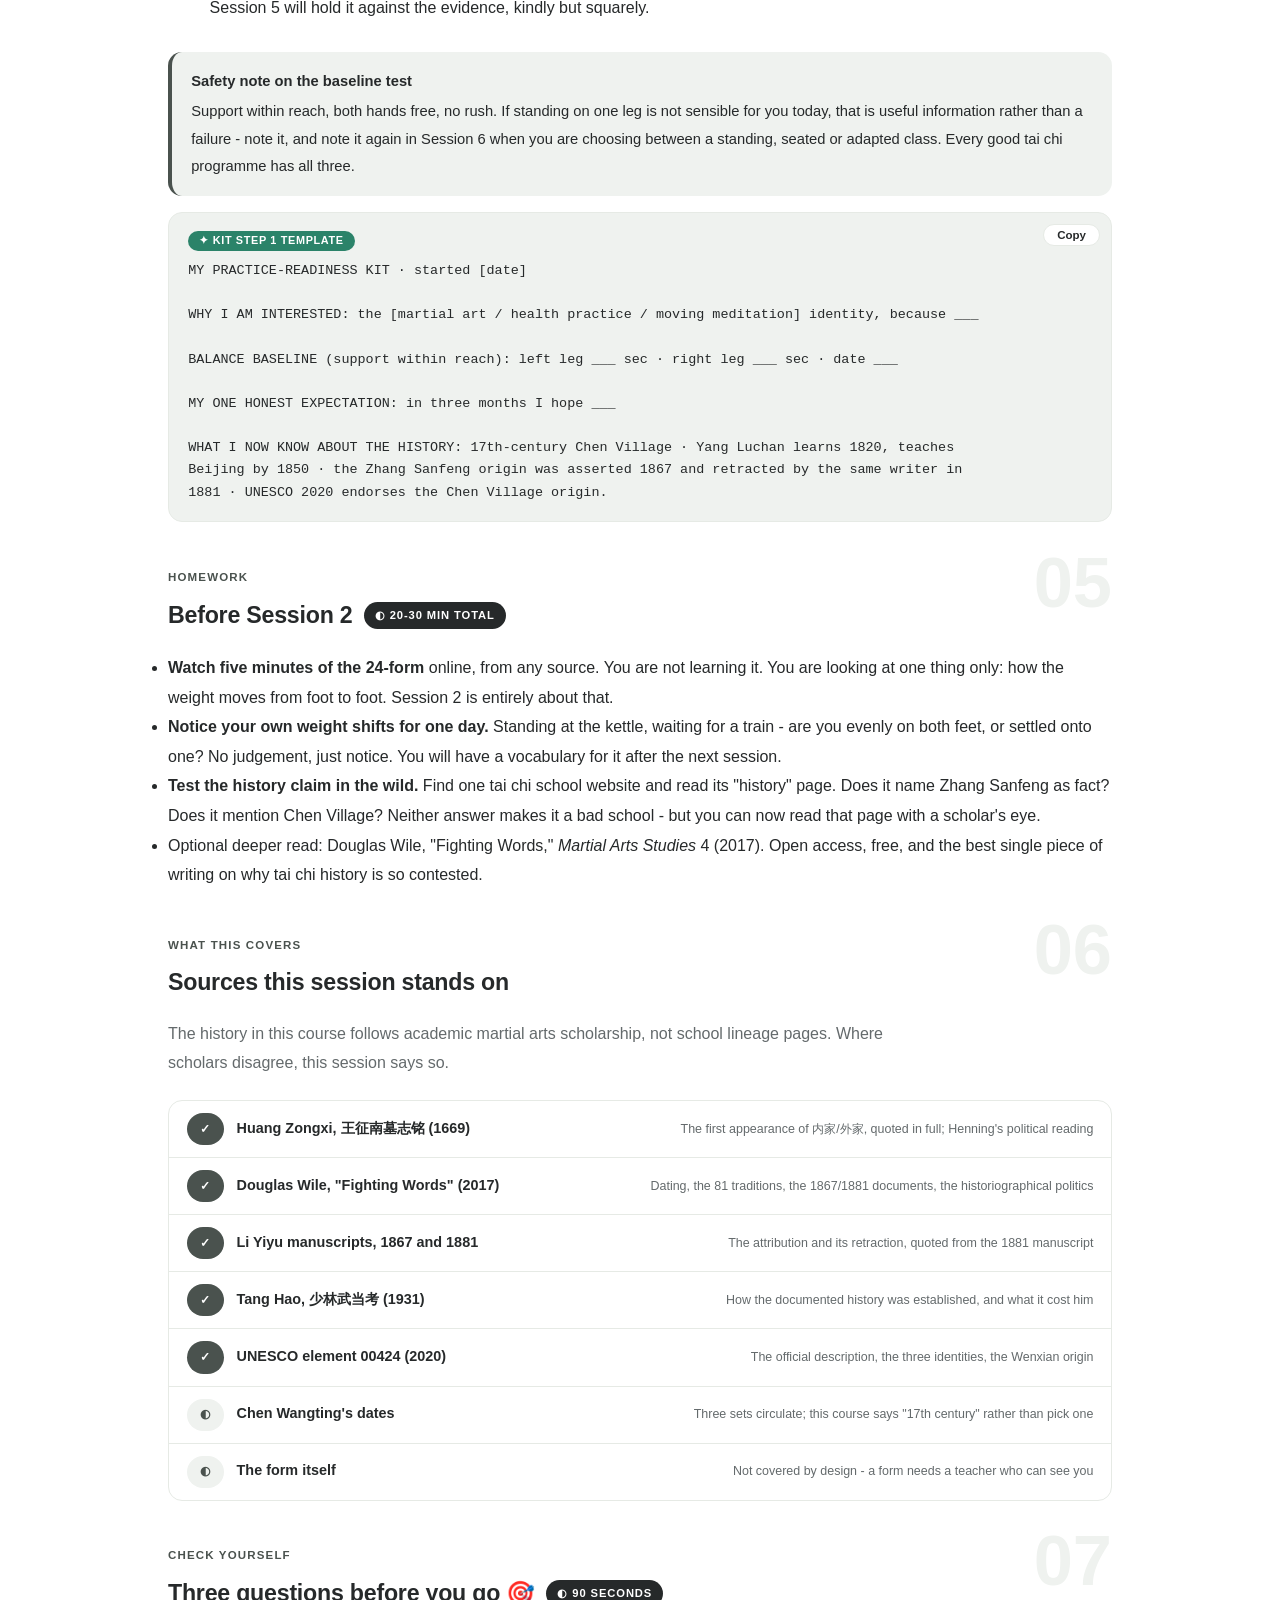
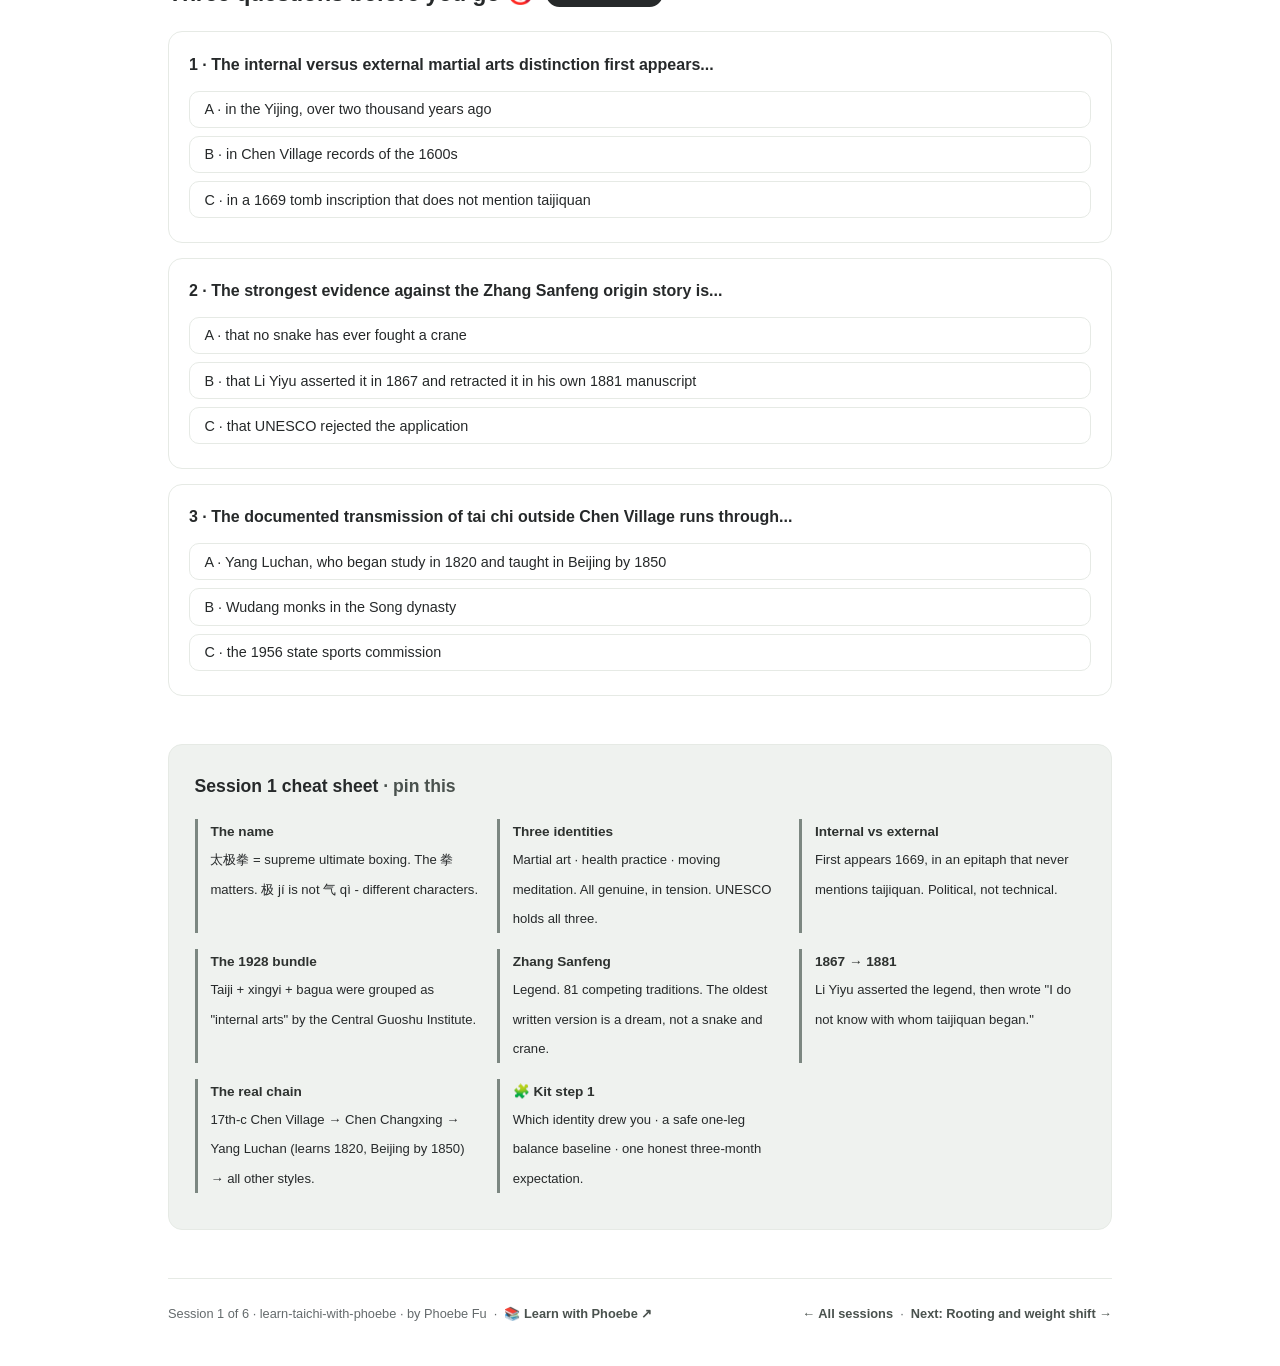
==== commit da9e7d19: "Prompt-box label inside the box: overflow no longer cuts it in half The label hung 0.7rem above the " ====
--- a/courses/01-what-it-is.html
+++ b/courses/01-what-it-is.html
@@ -19,7 +19,7 @@
 <meta name="twitter:image" content="https://phoebefu6.github.io/learn-taichi-with-phoebe/assets/og-cover.png">
 <!-- social:end -->
 <title>Session 1 · What tai chi actually is - learn taichi with phoebe</title>
-<link rel="stylesheet" href="../assets/style.css?v=27">
+<link rel="stylesheet" href="../assets/style.css?v=28">
 </head>
 <body>
 
--- a/assets/style.css
+++ b/assets/style.css
@@ -913,3 +913,8 @@
 .prompt-box b, .prompt-box strong { color: var(--indigo-deep, var(--ink)); }
 .prompt-box span, .prompt-box em, .prompt-box i { color: inherit; }
 .pp-stamp i { color: var(--ink); }
+
+/* Prompt-box label sits inside the box (2026-10-12). Hanging it 0.7rem above the edge let any
+   overflow:auto parent cut it in half; in normal flow nothing can clip it. The right margin
+   keeps it clear of the Copy button; long labels wrap instead of running under it. */
+.prompt-box > .label{ position: static; display: table; margin: 0 5.2rem .55rem 0; white-space: normal; line-height: 1.45; }
